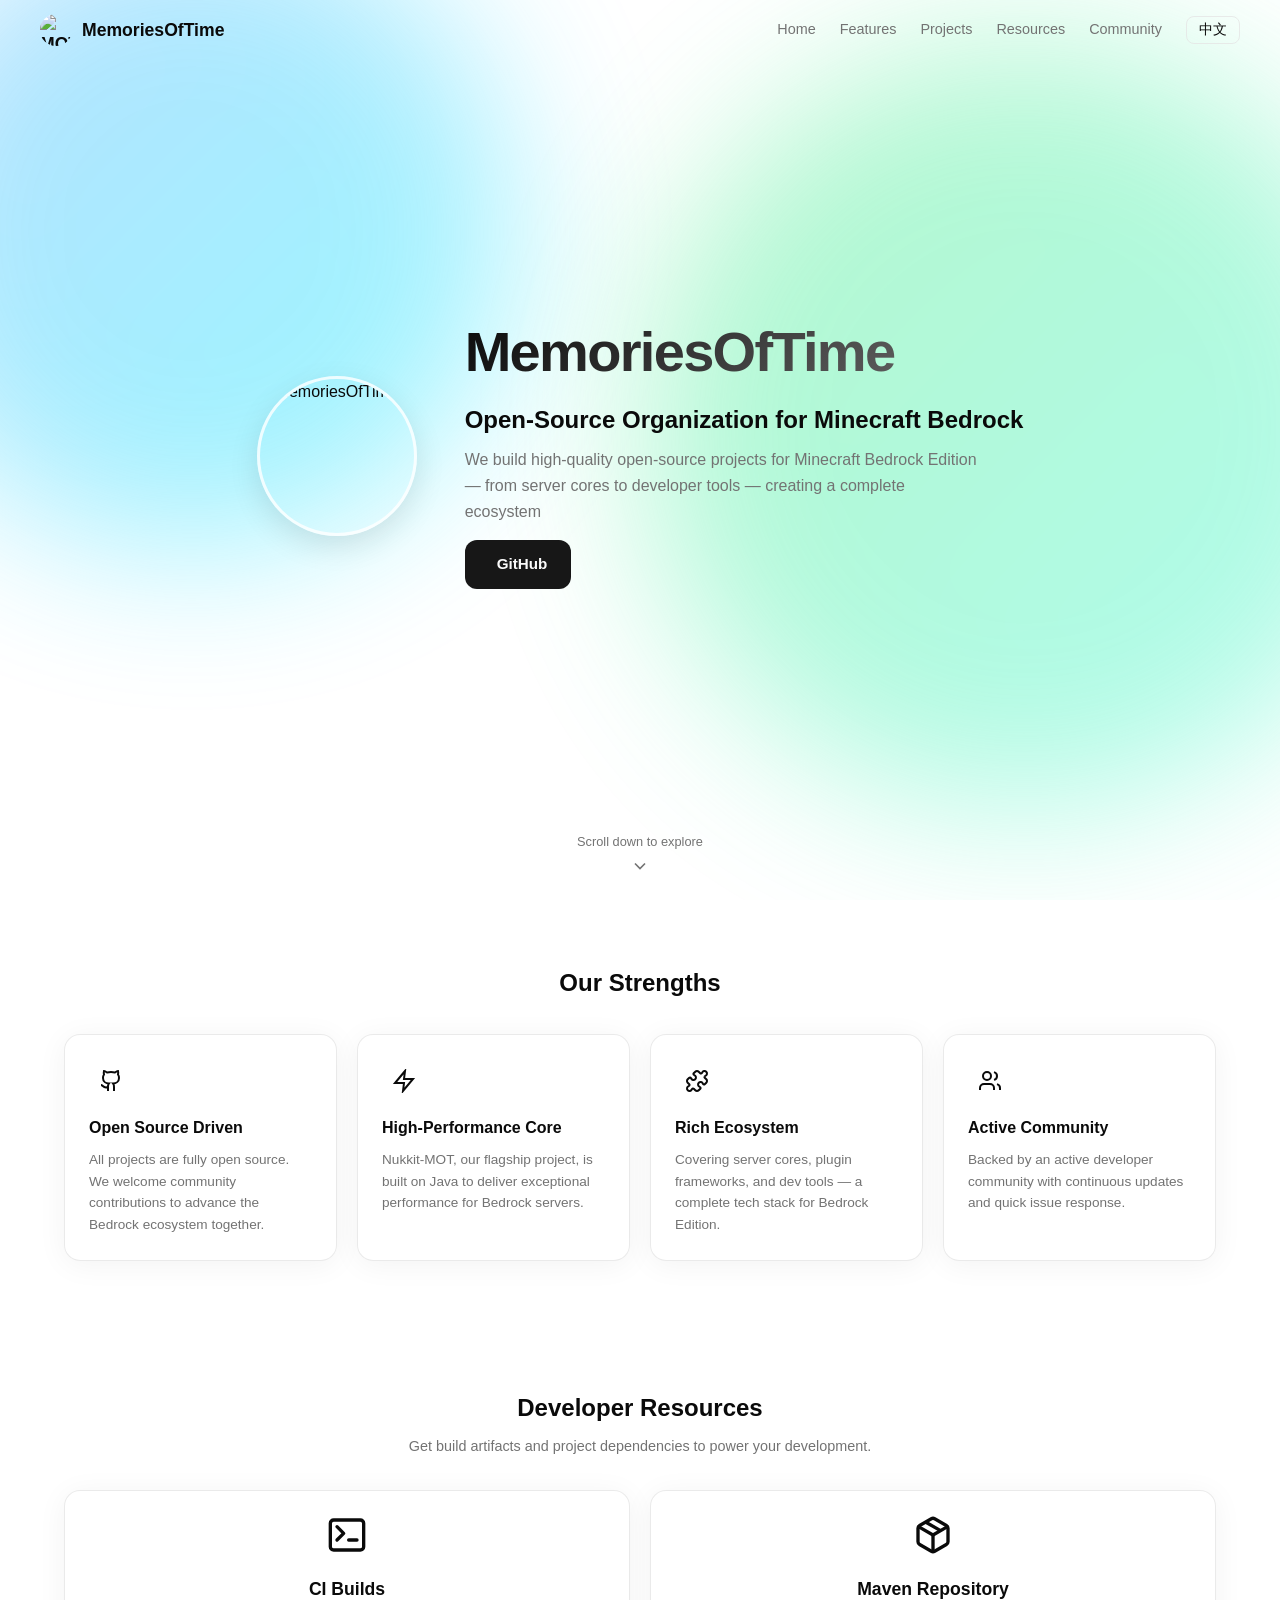
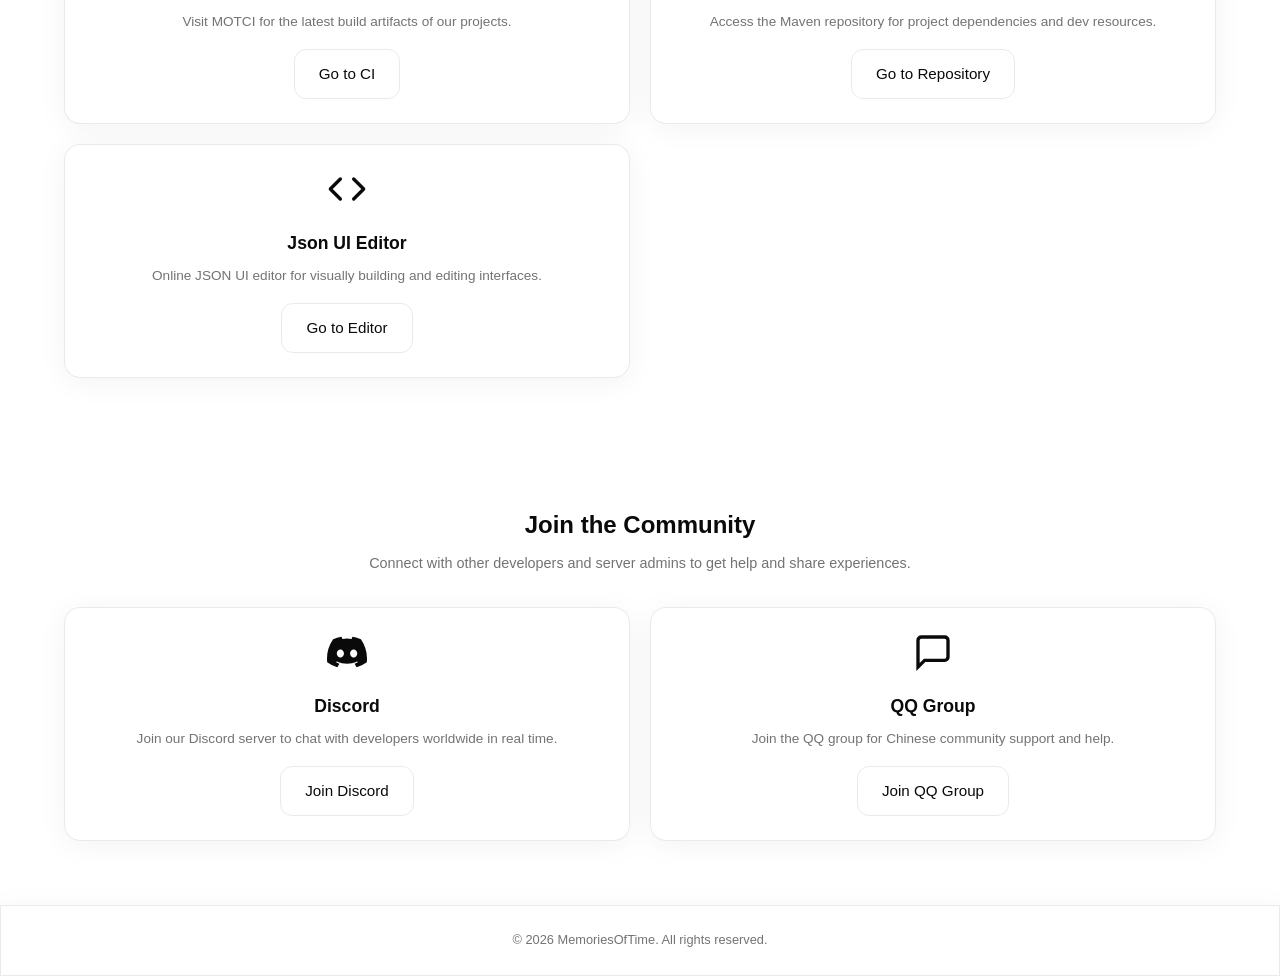
==== index.html @ c34b63d5 "feat: add Json UI Editor resource card & friend links module, optimize first-screen loading performa" ====
<!DOCTYPE html>
<html lang="zh-CN">
<head>
  <meta charset="UTF-8">
  <meta name="viewport" content="width=device-width, initial-scale=1.0">
  <title>MemoriesOfTime - 专注 Minecraft 基岩版生态的开源组织</title>
  <meta name="description" content="MemoriesOfTime 是一个专注于 Minecraft 基岩版生态的开源组织，涵盖服务端核心、开发工具与插件等多个项目。">
  <link rel="icon" href="https://avatars.githubusercontent.com/u/62042238?v=4">
  <link rel="canonical" href="https://mot.dev/">
  <meta property="og:type" content="website">
  <meta property="og:title" content="MemoriesOfTime">
  <meta property="og:description" content="专注 Minecraft 基岩版生态的开源组织">
  <meta property="og:url" content="https://mot.dev/">
  <meta property="og:image" content="https://avatars.githubusercontent.com/u/62042238?v=4">
  <meta name="twitter:card" content="summary">
  <meta name="twitter:title" content="MemoriesOfTime">
  <meta name="twitter:description" content="专注 Minecraft 基岩版生态的开源组织">
  <meta name="twitter:image" content="https://avatars.githubusercontent.com/u/62042238?v=4">
  <link rel="preconnect" href="https://api.github.com">
  <link rel="preconnect" href="https://avatars.githubusercontent.com">
  <link rel="stylesheet" href="assets/css/base.css">
  <link rel="stylesheet" href="assets/css/style.css">
</head>
<body>
  <div class="bg-decoration" aria-hidden="true">
    <div class="blob blob-1"></div>
    <div class="blob blob-2"></div>
  </div>

  <div id="nav-container"></div>
  <main id="app">
    <section class="hero" style="min-height: 100vh;">
      <div class="container">
        <div class="hero-content" style="justify-content: center;">
          <div class="skeleton skeleton-avatar"></div>
          <div style="flex:1;">
            <div class="skeleton skeleton-text" style="width:150px; height:30px;"></div>
            <div class="skeleton skeleton-text" style="width:100px; height:20px; margin-top:12px;"></div>
          </div>
        </div>
      </div>
    </section>
  </main>

  <script src="assets/js/app.js" defer></script>
  <script>
    window.va = window.va || function () { (window.vaq = window.vaq || []).push(arguments); };
  </script>
  <script defer src="/_vercel/insights/script.js"></script>
</body>
</html>
---- assets/css/base.css ----
/* ===========================
   Base — shared across pages
   =========================== */

:root {
  --background: #ffffff;
  --foreground: #0a0a0a;
  --card: rgba(255, 255, 255, 0.6);
  --primary: #171717;
  --primary-foreground: #fafafa;
  --secondary: #f5f5f5;
  --muted: #f5f5f5;
  --muted-foreground: #737373;
  --border: rgba(229, 229, 229, 0.8);
  --radius: 16px;
  --glass-blur: 16px;
  --glass-bg: rgba(255, 255, 255, 0.45);
  --glass-border: rgba(255, 255, 255, 0.6);
  --glass-shadow: 0 8px 32px rgba(0, 0, 0, 0.08);
}

@media (prefers-color-scheme: dark) {
  :root {
    --background: #0a0a0a;
    --foreground: #fafafa;
    --card: rgba(20, 20, 20, 0.6);
    --primary: #fafafa;
    --primary-foreground: #171717;
    --secondary: #262626;
    --muted: #171717;
    --muted-foreground: #a3a3a3;
    --border: rgba(38, 38, 38, 0.6);
    --glass-bg: rgba(30, 30, 30, 0.45);
    --glass-border: rgba(255, 255, 255, 0.08);
    --glass-shadow: 0 8px 32px rgba(0, 0, 0, 0.3);
  }
}

/* --- Reset --- */
* { margin: 0; padding: 0; box-sizing: border-box; }

body {
  font-family: -apple-system, BlinkMacSystemFont, 'Segoe UI', Roboto, sans-serif;
  background: var(--background);
  color: var(--foreground);
  line-height: 1.6;
  overflow-x: hidden;
}

/* --- Background Blobs --- */
.bg-decoration {
  position: fixed;
  top: 0; left: 0; width: 100%; height: 100%;
  pointer-events: none;
  z-index: -1;
  overflow: hidden;
}

.blob {
  position: absolute;
  border-radius: 50%;
  filter: blur(80px);
  opacity: 0.4;
  animation: float 20s infinite alternate;
}

@media (prefers-color-scheme: dark) {
  .blob { opacity: 0.15; }
}

@keyframes float {
  0% { transform: translate(0, 0) scale(1); }
  100% { transform: translate(50px, 50px) scale(1.1); }
}

/* --- Animations --- */
@keyframes fadeInUp {
  from { opacity: 0; transform: translateY(30px); }
  to { opacity: 1; transform: translateY(0); }
}

.anim-item {
  opacity: 0;
  animation: fadeInUp 0.6s cubic-bezier(0.16, 1, 0.3, 1) forwards;
}

/* --- Scroll Animations --- */
.scroll-anim {
  opacity: 0;
  transform: translateY(30px);
  transition: opacity 0.5s cubic-bezier(0.16, 1, 0.3, 1), transform 0.5s cubic-bezier(0.16, 1, 0.3, 1);
}

.scroll-anim.visible {
  opacity: 1;
  transform: translateY(0);
}

/* --- Reduced Motion --- */
@media (prefers-reduced-motion: reduce) {
  *, *::before, *::after {
    animation-duration: 0.01ms !important;
    animation-iteration-count: 1 !important;
    transition-duration: 0.01ms !important;
  }
  .anim-item { opacity: 1; }
  .scroll-anim { opacity: 1; transform: none; }
}

/* --- Layout --- */
.container {
  max-width: 1200px;
  margin: 0 auto;
  padding: 0 20px;
}

/* --- Glass Panel --- */
.glass-panel {
  background: var(--card);
  backdrop-filter: blur(var(--glass-blur));
  -webkit-backdrop-filter: blur(var(--glass-blur));
  border: 1px solid var(--border);
  box-shadow: 0 4px 30px rgba(0, 0, 0, 0.05);
}
---- assets/css/style.css ----
/* ===================================
   Main page styles — index.html only
   =================================== */

html { scroll-behavior: smooth; }

section[id] { scroll-margin-top: 70px; }

/* --- Blobs (main page) --- */
.blob-1 {
  top: -10%; left: -10%;
  width: 50vw; height: 50vw;
  background: linear-gradient(135deg, #4facfe 0%, #00f2fe 100%);
  animation-delay: 0s;
}

.blob-2 {
  bottom: 10%; right: -10%;
  width: 60vw; height: 60vw;
  background: linear-gradient(135deg, #43e97b 0%, #38f9d7 100%);
  animation-delay: -5s;
}

/* --- Navbar --- */
.navbar {
  position: fixed;
  top: 0; left: 0; right: 0;
  z-index: 1000;
  padding: 0 20px;
  height: 60px;
  display: flex;
  align-items: center;
  justify-content: center;
  transition: background 0.3s, border-color 0.3s, box-shadow 0.3s;
}

.navbar.scrolled {
  background: var(--glass-bg);
  backdrop-filter: blur(20px) saturate(180%);
  -webkit-backdrop-filter: blur(20px) saturate(180%);
  border-bottom: 1px solid var(--glass-border);
  box-shadow: var(--glass-shadow);
}

.navbar-inner {
  max-width: 1200px;
  width: 100%;
  display: flex;
  align-items: center;
  justify-content: space-between;
}

.navbar-brand {
  display: flex;
  align-items: center;
  gap: 10px;
  text-decoration: none;
  color: var(--foreground);
  font-weight: 700;
  font-size: 1.1rem;
}

.navbar-brand img {
  width: 32px;
  height: 32px;
  border-radius: 50%;
}

.navbar-links {
  display: flex;
  align-items: center;
  gap: 24px;
}

.navbar-links a {
  color: var(--muted-foreground);
  text-decoration: none;
  font-size: 0.9rem;
  font-weight: 500;
  transition: color 0.2s;
}

.navbar-links a:hover {
  color: var(--foreground);
}

.lang-toggle {
  padding: 4px 12px;
  border-radius: 8px;
  border: 1px solid var(--border);
  background: transparent;
  color: var(--foreground);
  font-size: 0.85rem;
  font-weight: 500;
  cursor: pointer;
  transition: all 0.2s;
}

.lang-toggle:hover {
  background: var(--glass-bg);
}

.menu-toggle {
  display: none;
  background: none;
  border: none;
  color: var(--foreground);
  cursor: pointer;
  padding: 4px;
}

.menu-toggle svg {
  width: 24px;
  height: 24px;
}

/* --- Hero --- */
.hero {
  min-height: 100vh;
  display: flex;
  align-items: center;
  justify-content: center;
  position: relative;
  padding: 60px 0 48px;
}

.hero-content {
  display: flex;
  flex-direction: column;
  align-items: center;
  gap: 24px;
  text-align: center;
  width: 100%;
}

.avatar-wrapper {
  position: relative;
  animation-delay: 0.1s;
}

.avatar {
  width: 110px;
  height: 110px;
  border-radius: 50%;
  border: 3px solid rgba(255,255,255,0.8);
  box-shadow: 0 10px 30px rgba(0,0,0,0.1);
  transition: transform 0.3s;
  display: block;
}

.avatar-wrapper:hover .avatar { transform: scale(1.05) rotate(3deg); }

.hero-info { flex: 1; width: 100%; }

.hero-name {
  font-size: 2rem;
  font-weight: 800;
  letter-spacing: -0.03em;
  margin-bottom: 4px;
  background: linear-gradient(135deg, var(--foreground), var(--muted-foreground));
  -webkit-background-clip: text;
  -webkit-text-fill-color: transparent;
}

.hero-username {
  font-size: 1rem;
  color: var(--muted-foreground);
  margin-bottom: 12px;
}

.hero-slogan {
  font-size: 1.25rem;
  font-weight: 600;
  margin-bottom: 8px;
  color: var(--foreground);
}

.hero-slogan-sub {
  font-size: 0.9rem;
  color: var(--muted-foreground);
  margin-bottom: 16px;
  line-height: 1.6;
  max-width: 520px;
}

.hero-meta {
  display: flex; flex-wrap: wrap; gap: 12px;
  justify-content: center;
  margin-bottom: 16px;
  font-size: 0.9rem;
}

.hero-meta a, .hero-meta span {
  color: var(--muted-foreground);
  text-decoration: none;
  display: inline-flex; align-items: center; gap: 6px;
  transition: color 0.2s;
}
.hero-meta a:hover { color: var(--foreground); }
.hero-meta svg { width: 14px; height: 14px; }

.hero-cta {
  display: flex;
  gap: 12px;
  justify-content: center;
  margin-bottom: 16px;
  flex-wrap: wrap;
}

/* --- CTA Buttons --- */
.btn-primary {
  display: inline-flex;
  align-items: center;
  gap: 8px;
  padding: 12px 24px;
  border-radius: 12px;
  font-size: 0.95rem;
  font-weight: 600;
  cursor: pointer;
  transition: all 0.3s;
  text-decoration: none;
  border: none;
  background: var(--primary);
  color: var(--primary-foreground);
}

.btn-primary:hover {
  transform: translateY(-2px);
  box-shadow: 0 10px 20px rgba(0,0,0,0.15);
}

.btn-secondary-outline {
  display: inline-flex;
  align-items: center;
  gap: 8px;
  padding: 12px 24px;
  border-radius: 12px;
  font-size: 0.95rem;
  font-weight: 500;
  cursor: pointer;
  transition: all 0.3s;
  text-decoration: none;
  border: 1px solid var(--border);
  background: transparent;
  color: var(--foreground);
}

.btn-secondary-outline:hover {
  background: var(--glass-bg);
  transform: translateY(-2px);
}

/* --- Language Badges --- */
.languages { display: flex; flex-wrap: wrap; gap: 8px; justify-content: center; }

.language-badge {
  padding: 4px 12px;
  border-radius: 9999px;
  border: 1px solid var(--border);
  font-size: 0.8rem;
  background: var(--card);
  backdrop-filter: blur(4px);
  transition: transform 0.2s;
  display: inline-flex;
  align-items: center;
  gap: 6px;
}
.language-badge:hover { transform: translateY(-2px); }

/* --- Scroll Indicator --- */
.scroll-indicator {
  position: absolute;
  bottom: 24px;
  left: 0;
  width: 100%;
  text-align: center;
  color: var(--muted-foreground);
  font-size: 0.8rem;
  opacity: 0;
  animation: fadeInUp 0.8s 1s forwards;
}

.scroll-content {
  display: inline-flex;
  flex-direction: column;
  align-items: center;
  gap: 4px;
  animation: bounce 2s 1.8s infinite;
}

.scroll-indicator svg { width: 20px; height: 20px; }

@keyframes bounce {
  0%, 20%, 50%, 80%, 100% { transform: translateY(0); }
  40% { transform: translateY(-8px); }
  60% { transform: translateY(-4px); }
}

/* --- Features --- */
.features { padding: 48px 0; position: relative; z-index: 1; }

.features-header {
  text-align: center;
  margin-bottom: 32px;
}

.features-title {
  font-size: 1.25rem;
  font-weight: 700;
}

.features-grid {
  display: grid;
  grid-template-columns: 1fr;
  gap: 16px;
}

.feature-card {
  padding: 24px;
  border-radius: var(--radius);
  transition: transform 0.3s, box-shadow 0.3s;
}

.feature-card:hover {
  transform: translateY(-3px);
  box-shadow: 0 10px 20px rgba(0,0,0,0.05);
}

.feature-icon {
  padding: 10px;
  border-radius: 10px;
  background: rgba(255,255,255,0.4);
  display: inline-flex;
  margin-bottom: 12px;
}

.feature-icon svg { width: 24px; height: 24px; }

.feature-title {
  font-size: 1rem;
  font-weight: 600;
  margin-bottom: 8px;
}

.feature-desc {
  font-size: 0.85rem;
  color: var(--muted-foreground);
  line-height: 1.6;
}

/* --- Stats --- */
.stats { padding: 32px 0; position: relative; z-index: 1; }
.stats-grid {
  display: grid;
  grid-template-columns: repeat(2, 1fr);
  gap: 12px;
}

.stat-card {
  padding: 16px;
  border-radius: var(--radius);
  transition: transform 0.3s, box-shadow 0.3s;
}
.stat-card:hover { transform: translateY(-3px); box-shadow: 0 10px 20px rgba(0,0,0,0.05); }

.stat-content { display: flex; flex-direction: column; align-items: flex-start; gap: 8px; }

.stat-icon {
  padding: 8px;
  border-radius: 8px;
  background: rgba(255,255,255,0.4);
}
.stat-icon svg { width: 18px; height: 18px; }

.stat-value { font-size: 1.5rem; font-weight: 700; }
.stat-label { font-size: 0.75rem; color: var(--muted-foreground); }

/* --- Repos --- */
.repos { padding: 24px 0 64px; position: relative; z-index: 1; }

.repos-header {
  display: flex;
  flex-direction: column;
  gap: 12px;
  margin-bottom: 20px;
}

.repos-title { font-size: 1.25rem; font-weight: 700; display: flex; align-items: center; gap: 8px; }
.repos-title svg { width: 18px; height: 18px; color: var(--muted-foreground); }

.controls-wrapper { display: flex; gap: 8px; width: 100%; }

.select-wrapper { position: relative; flex: 1; }

.select {
  appearance: none;
  padding: 10px 36px 10px 16px;
  border-radius: 12px;
  border: 1px solid var(--glass-border);
  background: var(--glass-bg);
  backdrop-filter: blur(20px) saturate(180%);
  -webkit-backdrop-filter: blur(20px) saturate(180%);
  box-shadow: var(--glass-shadow), inset 0 0.5px 0.5px rgba(255,255,255,0.2);
  color: var(--foreground);
  font-size: 0.9rem;
  font-weight: 500;
  cursor: pointer;
  width: 100%;
  transition: all 0.3s ease;
}

.select:hover {
  background: rgba(255, 255, 255, 0.6);
  border-color: rgba(255, 255, 255, 0.8);
  transform: translateY(-1px);
  box-shadow: var(--glass-shadow), 0 0 10px rgba(255, 255, 255, 0.2);
}

.select:focus { outline: none; border-color: var(--primary); }

.select-arrow {
  position: absolute;
  right: 12px; top: 50%;
  transform: translateY(-50%);
  width: 16px; height: 16px;
  pointer-events: none;
  color: var(--muted-foreground);
  transition: transform 0.3s;
}

/* --- Glass Button --- */
.btn {
  display: inline-flex; align-items: center; justify-content: center; gap: 8px;
  padding: 10px 16px;
  border-radius: 12px;
  font-size: 0.9rem; font-weight: 500;
  cursor: pointer;
  transition: all 0.3s;
  text-decoration: none;
  border: 1px solid var(--glass-border);
  background: var(--glass-bg);
  backdrop-filter: blur(20px) saturate(180%);
  -webkit-backdrop-filter: blur(20px) saturate(180%);
  box-shadow: var(--glass-shadow);
  color: var(--foreground);
}
.btn:hover {
  background: rgba(255, 255, 255, 0.6);
  transform: translateY(-1px);
}

.btn-icon { padding: 0; width: 42px; height: 42px; }
.btn svg { width: 16px; height: 16px; transition: transform 0.3s; }

.btn.loading svg {
  animation: spin 1s linear infinite;
}

@keyframes spin {
  from { transform: rotate(0deg); }
  to { transform: rotate(360deg); }
}

/* --- Repo Cards --- */
.repo-grid { display: grid; grid-template-columns: 1fr; gap: 16px; }

.repo-card {
  padding: 20px;
  border-radius: var(--radius);
  display: flex;
  flex-direction: column;
  transition: transform 0.3s, box-shadow 0.3s, border-color 0.3s;
}
.repo-card:hover { transform: translateY(-3px); box-shadow: 0 10px 20px rgba(0,0,0,0.05); border-color: rgba(255,255,255,0.8); }

.repo-header { display: flex; align-items: center; gap: 10px; margin-bottom: 10px; }
.repo-icon { padding: 4px; border-radius: 6px; background: rgba(255,255,255,0.3); display: flex; align-items: center; justify-content: center; }
.repo-icon svg { width: 14px; height: 14px; }

.repo-name { font-weight: 600; font-size: 0.95rem; color: var(--foreground); text-decoration: none; display: inline-flex; align-items: center; gap: 6px; word-break: break-all; }
.repo-name svg { width: 12px; height: 12px; opacity: 0.6; flex-shrink: 0; transition: opacity 0.2s; }
.repo-name:hover svg { opacity: 1; }

.repo-desc { font-size: 0.85rem; color: var(--muted-foreground); flex: 1; margin-bottom: 12px; line-height: 1.5; }
.repo-topics { display: flex; flex-wrap: wrap; gap: 6px; margin-bottom: 12px; }
.topic { padding: 3px 8px; border-radius: 9999px; background: rgba(255,255,255,0.2); font-size: 0.7rem; font-weight: 500; }

.repo-footer { display: flex; align-items: center; gap: 12px; font-size: 0.75rem; color: var(--muted-foreground); padding-top: 12px; border-top: 1px solid var(--border); margin-top: auto; }
.repo-lang { display: flex; align-items: center; gap: 4px; }
.repo-lang-dot { width: 8px; height: 8px; border-radius: 50%; }
.repo-stat { display: flex; align-items: center; gap: 4px; }
.repo-stat svg { width: 12px; height: 12px; }

.view-more-wrapper { text-align: center; margin-top: 24px; }

/* --- Community --- */
.community { padding: 48px 0; position: relative; z-index: 1; }

.community-header {
  text-align: center;
  margin-bottom: 32px;
}

.community-title {
  font-size: 1.25rem;
  font-weight: 700;
  margin-bottom: 8px;
}

.community-desc {
  color: var(--muted-foreground);
  font-size: 0.9rem;
}

.community-grid {
  display: grid;
  grid-template-columns: 1fr;
  gap: 16px;
  max-width: 700px;
  margin: 0 auto;
}

.community-card {
  padding: 24px;
  border-radius: var(--radius);
  text-align: center;
  transition: transform 0.3s, box-shadow 0.3s;
}

.community-card:hover {
  transform: translateY(-3px);
  box-shadow: 0 10px 20px rgba(0,0,0,0.05);
}

.community-icon { margin-bottom: 12px; }
.community-icon svg { width: 40px; height: 40px; }

.community-card-title {
  font-size: 1.1rem;
  font-weight: 600;
  margin-bottom: 8px;
}

.community-card-desc {
  font-size: 0.85rem;
  color: var(--muted-foreground);
  margin-bottom: 16px;
  line-height: 1.6;
}

/* --- Footer --- */
.footer { border-top: 1px solid var(--border); background: var(--card); backdrop-filter: blur(8px); padding: 24px 0; text-align: center; }
.footer-text { font-size: 0.8rem; color: var(--muted-foreground); }

/* --- Friend Links --- */
.friend-links { padding: 32px 0; position: relative; z-index: 1; }

.friend-links-header { text-align: center; margin-bottom: 24px; }

.friend-links-title { font-size: 1.25rem; font-weight: 700; display: inline-flex; align-items: center; gap: 8px; margin-bottom: 8px; }
.friend-links-title svg { width: 20px; height: 20px; }

.friend-links-desc { color: var(--muted-foreground); font-size: 0.9rem; }

.friend-links-grid { display: grid; grid-template-columns: 1fr; gap: 12px; max-width: 700px; margin: 0 auto; }

.friend-link-card {
  display: flex;
  align-items: center;
  gap: 12px;
  padding: 12px 16px;
  border-radius: var(--radius);
  text-decoration: none;
  color: var(--foreground);
  transition: transform 0.3s, box-shadow 0.3s;
}

.friend-link-card:hover {
  transform: translateY(-3px);
  box-shadow: 0 10px 20px rgba(0,0,0,0.05);
}

.friend-link-icon {
  flex-shrink: 0;
  padding: 10px;
  border-radius: 10px;
  background: rgba(255,255,255,0.4);
  display: flex;
  align-items: center;
  justify-content: center;
}

.friend-link-icon svg { width: 18px; height: 18px; }

.friend-link-info { display: flex; flex-direction: column; gap: 2px; min-width: 0; }

.friend-link-name { font-size: 0.95rem; font-weight: 600; }

.friend-link-desc { font-size: 0.8rem; color: var(--muted-foreground); white-space: nowrap; overflow: hidden; text-overflow: ellipsis; }

/* --- Skeleton --- */
.skeleton { background: linear-gradient(90deg, var(--secondary) 25%, var(--muted) 50%, var(--secondary) 75%); background-size: 200% 100%; animation: shimmer 1.5s infinite; border-radius: 8px; }
@keyframes shimmer { 0% { background-position: 200% 0; } 100% { background-position: -200% 0; } }
.skeleton-avatar { width: 110px; height: 110px; border-radius: 50%; }
.skeleton-text { height: 20px; margin-bottom: 12px; }

.error-container { min-height: 100vh; display: flex; align-items: center; justify-content: center; padding: 16px; }
.error-card { background: var(--card); backdrop-filter: blur(16px); padding: 32px; border-radius: var(--radius); text-align: center; border: 1px solid var(--border); }

/* ===========================
   Desktop (>= 768px)
   =========================== */
@media (min-width: 768px) {
  .container { padding: 0 24px; }
  .hero-content { flex-direction: row; text-align: left; gap: 48px; }
  .hero-info { width: auto; }
  .hero-slogan-sub { margin-left: 0; margin-right: auto; }
  .avatar { width: 160px; height: 160px; }
  .hero-name { font-size: 3.5rem; }
  .hero-username { font-size: 1.25rem; margin-bottom: 16px; }
  .hero-slogan { font-size: 1.5rem; }
  .hero-slogan-sub { font-size: 1rem; }
  .hero-meta { justify-content: flex-start; font-size: 1rem; margin-bottom: 24px; }
  .hero-meta svg { width: 16px; height: 16px; }
  .hero-cta { justify-content: flex-start; }
  .languages { justify-content: flex-start; }
  .features { padding: 64px 0; }
  .features-title { font-size: 1.5rem; }
  .features-grid { grid-template-columns: repeat(2, 1fr); gap: 20px; }
  .stats { padding: 48px 0; }
  .stats-grid { grid-template-columns: repeat(4, 1fr); gap: 16px; }
  .stat-card { padding: 24px; }
  .stat-content { flex-direction: row; align-items: center; }
  .stat-value { font-size: 1.8rem; }
  .stat-label { font-size: 0.875rem; }
  .repos { padding: 32px 0 96px; }
  .repos-header { flex-direction: row; align-items: center; justify-content: space-between; margin-bottom: 32px; }
  .repos-title { font-size: 1.5rem; }
  .controls-wrapper { width: auto; }
  .select-wrapper { flex: none; }
  .select { width: auto; min-width: 140px; }
  .repo-grid { grid-template-columns: repeat(2, 1fr); gap: 20px; }
  .repo-card { padding: 24px; }
  .repo-name { font-size: 1rem; }
  .community { padding: 64px 0; }
  .community-title { font-size: 1.5rem; }
  .community-grid { grid-template-columns: repeat(2, 1fr); max-width: 100%; gap: 20px; }
  .friend-links { padding: 40px 0; }
  .friend-links-title { font-size: 1.5rem; }
  .friend-links-grid { grid-template-columns: repeat(2, 1fr); max-width: 100%; gap: 16px; }
}

@media (min-width: 1024px) {
  .features-grid { grid-template-columns: repeat(4, 1fr); }
  .repo-grid { grid-template-columns: repeat(3, 1fr); }
  .friend-links-grid { grid-template-columns: repeat(3, 1fr); }
}

/* ===========================
   Mobile Navbar (<= 767px)
   =========================== */
@media (max-width: 767px) {
  .navbar-links {
    display: none;
    position: absolute;
    top: 60px;
    left: 0; right: 0;
    flex-direction: column;
    padding: 16px 20px;
    gap: 12px;
    background: rgba(255, 255, 255, 0.85);
    backdrop-filter: blur(24px) saturate(180%);
    -webkit-backdrop-filter: blur(24px) saturate(180%);
    border-bottom: 1px solid var(--glass-border);
  }

  .navbar-links.open {
    display: flex;
  }

  .menu-toggle {
    display: block;
  }
}

/* ===========================
   Dark Mode Overrides
   =========================== */
@media (prefers-color-scheme: dark) {
  .select:hover {
    background: rgba(255,255,255,0.1);
    border-color: rgba(255,255,255,0.2);
    box-shadow: var(--glass-shadow), 0 0 10px rgba(255,255,255,0.05);
  }

  .btn:hover {
    background: rgba(255,255,255,0.1);
  }

  .topic {
    border: 1px solid rgba(255,255,255,0.1);
    background: rgba(255,255,255,0.05);
  }

  .repo-icon,
  .stat-icon,
  .feature-icon,
  .friend-link-icon {
    background: rgba(255,255,255,0.08);
  }

  .repo-card:hover {
    border-color: rgba(255,255,255,0.15);
  }

  @media (max-width: 767px) {
    .navbar-links {
      background: rgba(20, 20, 20, 0.88);
    }
  }
}
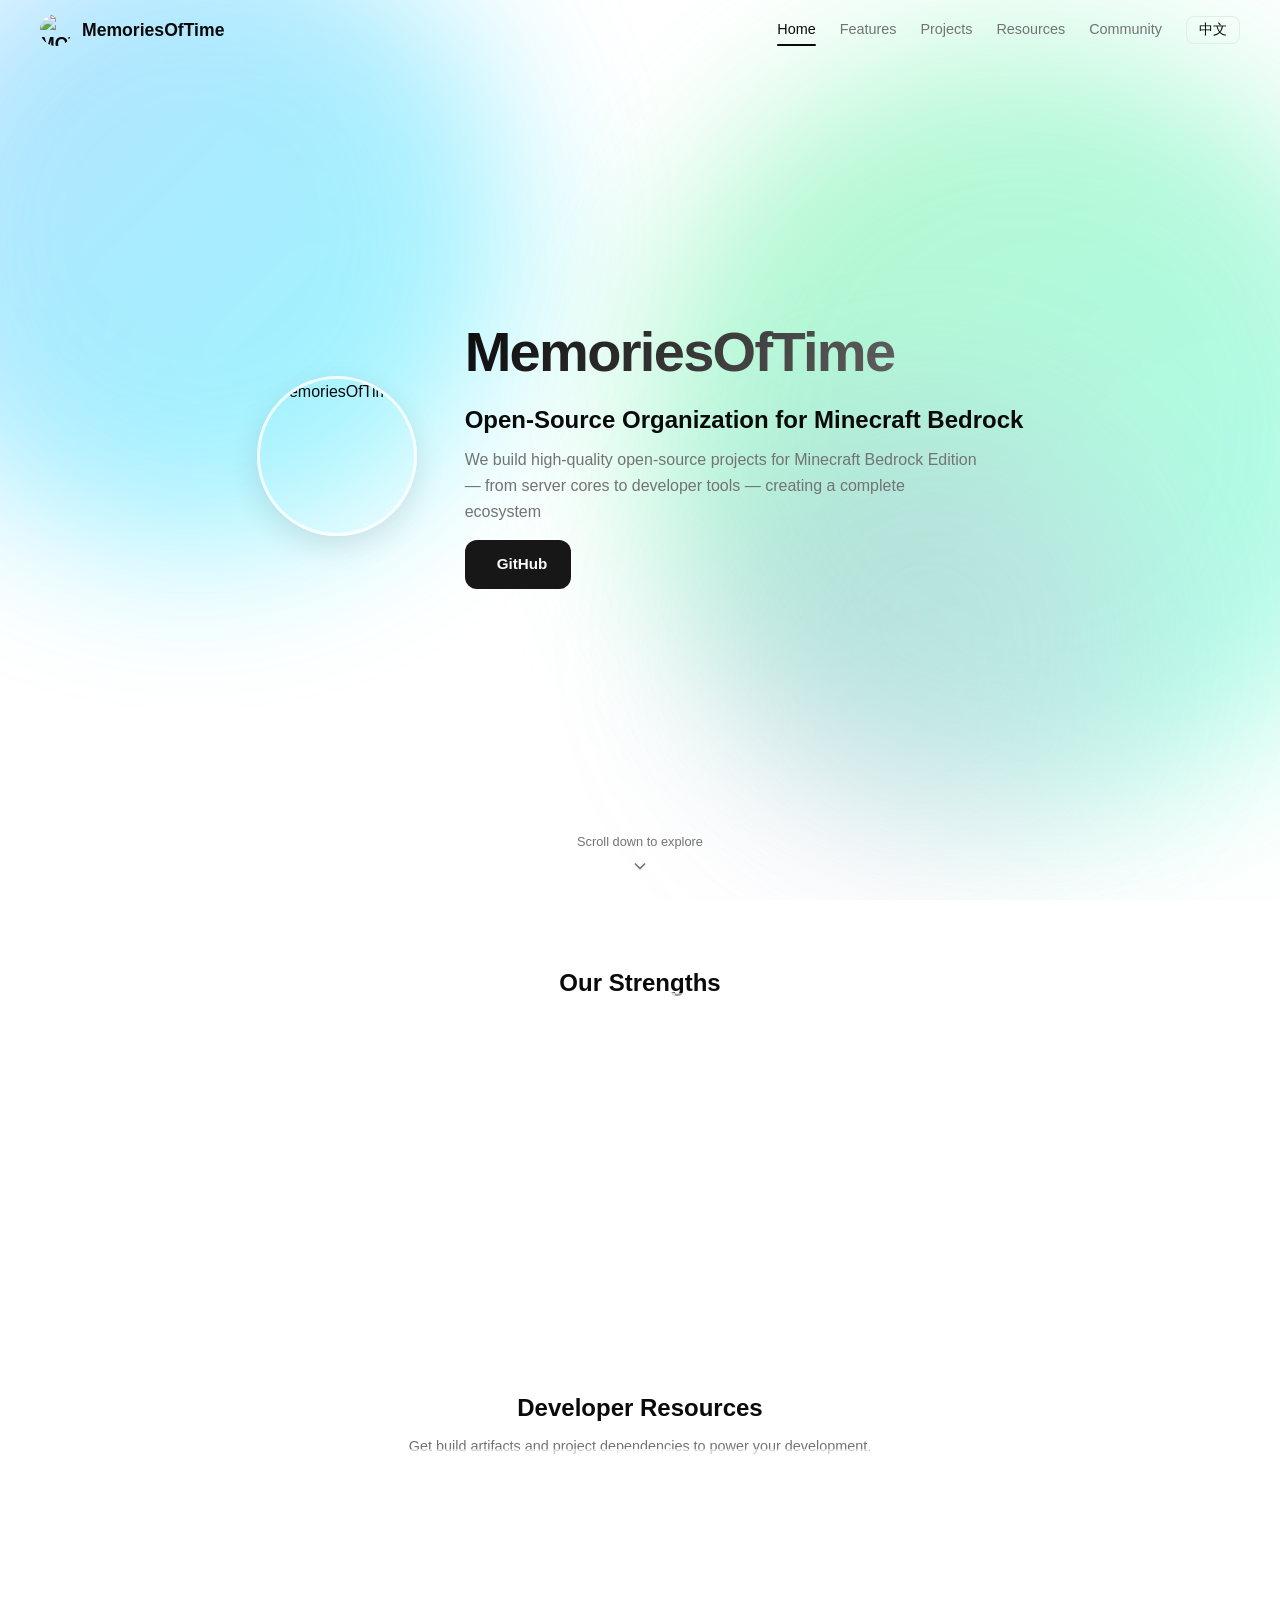
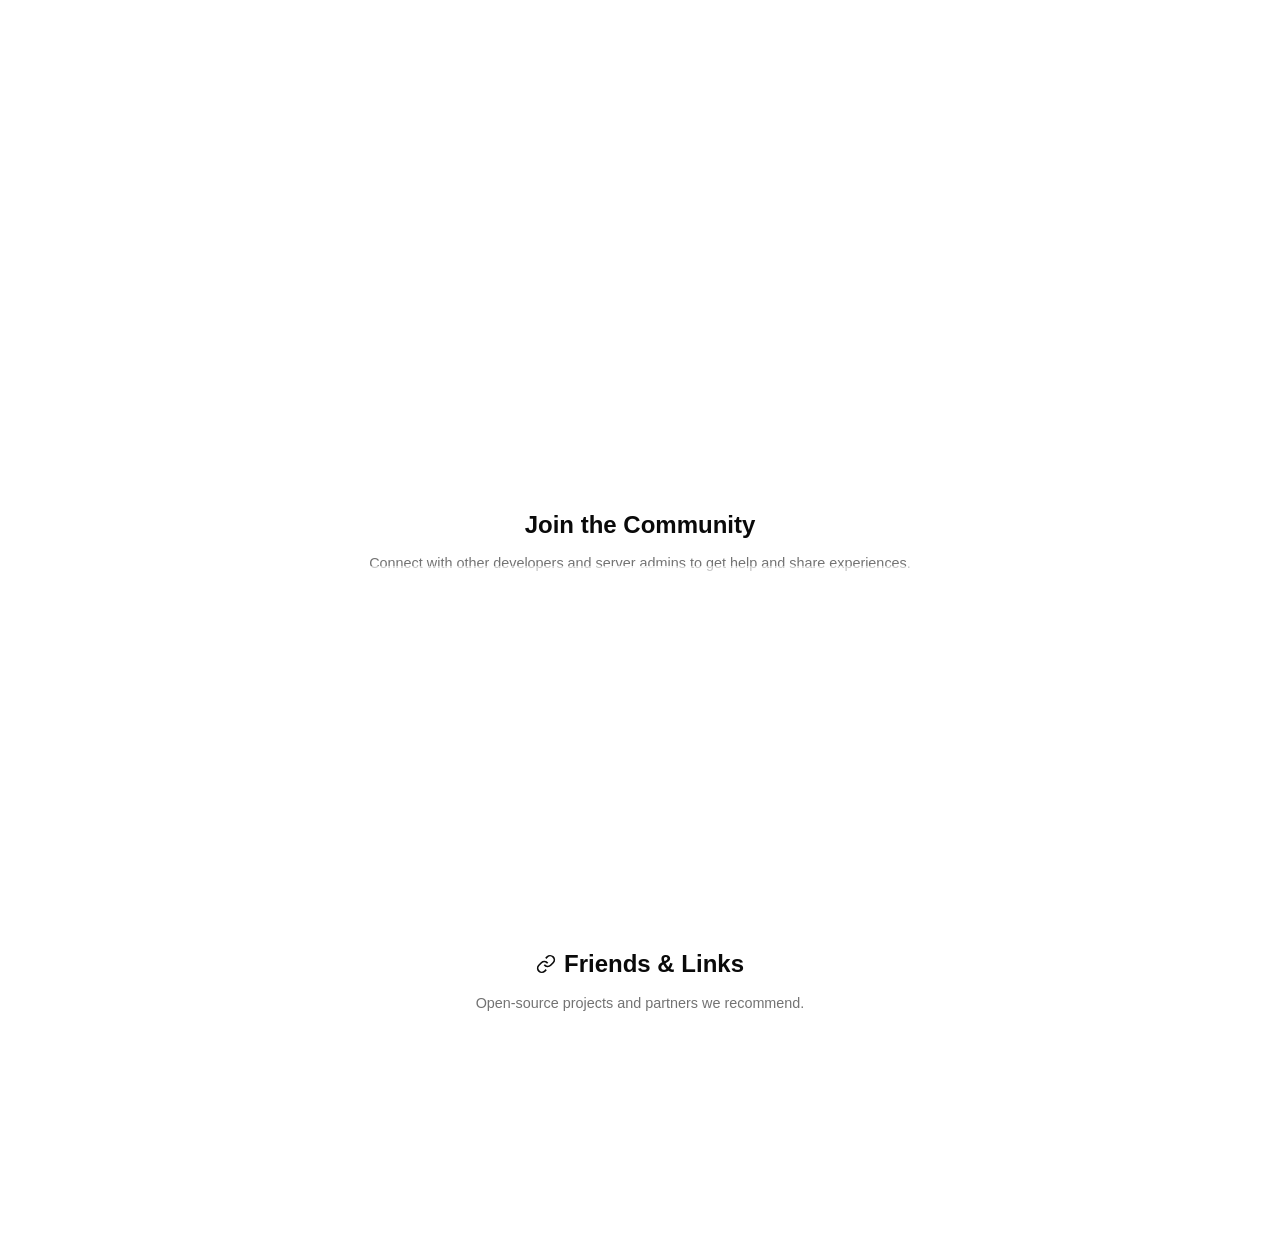
==== commit 42bdbe1d: "feat: add stat count-up, nav scroll spy, hero gradient flow & hover micro-interactions" ====
--- a/index.html
+++ b/index.html
@@ -25,6 +25,7 @@
   <div class="bg-decoration" aria-hidden="true">
     <div class="blob blob-1"></div>
     <div class="blob blob-2"></div>
+    <div class="blob blob-3"></div>
   </div>
 
   <div id="nav-container"></div>
--- a/assets/css/base.css
+++ b/assets/css/base.css
@@ -70,6 +70,8 @@
 
 @keyframes float {
   0% { transform: translate(0, 0) scale(1); }
+  33% { transform: translate(30px, -25px) scale(1.05); }
+  66% { transform: translate(-20px, 30px) scale(0.97); }
   100% { transform: translate(50px, 50px) scale(1.1); }
 }
 
--- a/assets/css/style.css
+++ b/assets/css/style.css
@@ -19,6 +19,19 @@
   width: 60vw; height: 60vw;
   background: linear-gradient(135deg, #43e97b 0%, #38f9d7 100%);
   animation-delay: -5s;
+}
+
+.blob-3 {
+  top: 45%; left: 55%;
+  width: 35vw; height: 35vw;
+  background: linear-gradient(135deg, #a18cd1 0%, #fbc2eb 100%);
+  opacity: 0.25;
+  animation-delay: -12s;
+  animation-duration: 26s;
+}
+
+@media (prefers-color-scheme: dark) {
+  .blob-3 { opacity: 0.1; }
 }
 
 /* --- Navbar --- */
@@ -77,11 +90,33 @@
   text-decoration: none;
   font-size: 0.9rem;
   font-weight: 500;
+  position: relative;
   transition: color 0.2s;
 }
 
+.navbar-links a::after {
+  content: '';
+  position: absolute;
+  left: 0; bottom: -4px;
+  width: 100%; height: 2px;
+  border-radius: 1px;
+  background: var(--foreground);
+  transform: scaleX(0);
+  transform-origin: left;
+  transition: transform 0.25s cubic-bezier(0.16, 1, 0.3, 1);
+}
+
 .navbar-links a:hover {
   color: var(--foreground);
+}
+
+.navbar-links a.active {
+  color: var(--foreground);
+}
+
+.navbar-links a:hover::after,
+.navbar-links a.active::after {
+  transform: scaleX(1);
 }
 
 .lang-toggle {
@@ -157,9 +192,21 @@
   font-weight: 800;
   letter-spacing: -0.03em;
   margin-bottom: 4px;
-  background: linear-gradient(135deg, var(--foreground), var(--muted-foreground));
+  background: linear-gradient(120deg, var(--foreground) 0%, var(--muted-foreground) 50%, var(--foreground) 100%);
+  background-size: 200% auto;
   -webkit-background-clip: text;
   -webkit-text-fill-color: transparent;
+}
+
+/* 与 .anim-item 的 fadeInUp 合并声明，避免 animation 属性互相覆盖 */
+.hero-name.anim-item {
+  animation: fadeInUp 0.6s cubic-bezier(0.16, 1, 0.3, 1) forwards,
+             gradientFlow 8s ease-in-out 1s infinite;
+}
+
+@keyframes gradientFlow {
+  0%, 100% { background-position: 0% center; }
+  50% { background-position: 100% center; }
 }
 
 .hero-username {
@@ -278,6 +325,13 @@
   font-size: 0.8rem;
   opacity: 0;
   animation: fadeInUp 0.8s 1s forwards;
+  transition: opacity 0.4s;
+}
+
+/* 滚动后隐藏提示；!important 用于覆盖 fadeInUp forwards 保留的 opacity */
+.scroll-indicator.hidden {
+  opacity: 0 !important;
+  pointer-events: none;
 }
 
 .scroll-content {
@@ -334,7 +388,9 @@
   margin-bottom: 12px;
 }
 
-.feature-icon svg { width: 24px; height: 24px; }
+.feature-icon svg { width: 24px; height: 24px; transition: transform 0.3s cubic-bezier(0.34, 1.56, 0.64, 1); }
+
+.feature-card:hover .feature-icon svg { transform: scale(1.15) rotate(-8deg); }
 
 .feature-title {
   font-size: 1rem;
@@ -370,7 +426,8 @@
   border-radius: 8px;
   background: rgba(255,255,255,0.4);
 }
-.stat-icon svg { width: 18px; height: 18px; }
+.stat-icon svg { width: 18px; height: 18px; transition: transform 0.3s cubic-bezier(0.34, 1.56, 0.64, 1); }
+.stat-card:hover .stat-icon svg { transform: scale(1.2); }
 
 .stat-value { font-size: 1.5rem; font-weight: 700; }
 .stat-label { font-size: 0.75rem; color: var(--muted-foreground); }
@@ -478,8 +535,9 @@
 .repo-icon svg { width: 14px; height: 14px; }
 
 .repo-name { font-weight: 600; font-size: 0.95rem; color: var(--foreground); text-decoration: none; display: inline-flex; align-items: center; gap: 6px; word-break: break-all; }
-.repo-name svg { width: 12px; height: 12px; opacity: 0.6; flex-shrink: 0; transition: opacity 0.2s; }
+.repo-name svg { width: 12px; height: 12px; opacity: 0.6; flex-shrink: 0; transition: opacity 0.2s, transform 0.2s; }
 .repo-name:hover svg { opacity: 1; }
+.repo-card:hover .repo-name svg { opacity: 1; transform: translate(2px, -2px); }
 
 .repo-desc { font-size: 0.85rem; color: var(--muted-foreground); flex: 1; margin-bottom: 12px; line-height: 1.5; }
 .repo-topics { display: flex; flex-wrap: wrap; gap: 6px; margin-bottom: 12px; }
@@ -533,7 +591,8 @@
 }
 
 .community-icon { margin-bottom: 12px; }
-.community-icon svg { width: 40px; height: 40px; }
+.community-icon svg { width: 40px; height: 40px; transition: transform 0.3s cubic-bezier(0.34, 1.56, 0.64, 1); }
+.community-card:hover .community-icon svg { transform: scale(1.1) translateY(-3px); }
 
 .community-card-title {
   font-size: 1.1rem;
@@ -590,7 +649,12 @@
   justify-content: center;
 }
 
-.friend-link-icon svg { width: 18px; height: 18px; }
+.friend-link-icon svg { width: 18px; height: 18px; transition: transform 0.3s cubic-bezier(0.34, 1.56, 0.64, 1); }
+
+.friend-link-logo { width: 38px; height: 38px; border-radius: 8px; object-fit: cover; transition: transform 0.3s cubic-bezier(0.34, 1.56, 0.64, 1); }
+
+.friend-link-card:hover .friend-link-icon svg,
+.friend-link-card:hover .friend-link-logo { transform: scale(1.1); }
 
 .friend-link-info { display: flex; flex-direction: column; gap: 2px; min-width: 0; }
 
@@ -659,6 +723,11 @@
 /* ===========================
    Mobile Navbar (<= 767px)
    =========================== */
+@keyframes navDrop {
+  from { opacity: 0; transform: translateY(-8px); }
+  to { opacity: 1; transform: translateY(0); }
+}
+
 @media (max-width: 767px) {
   .navbar-links {
     display: none;
@@ -676,7 +745,10 @@
 
   .navbar-links.open {
     display: flex;
-  }
+    animation: navDrop 0.25s cubic-bezier(0.16, 1, 0.3, 1);
+  }
+
+  .navbar-links a::after { display: none; }
 
   .menu-toggle {
     display: block;
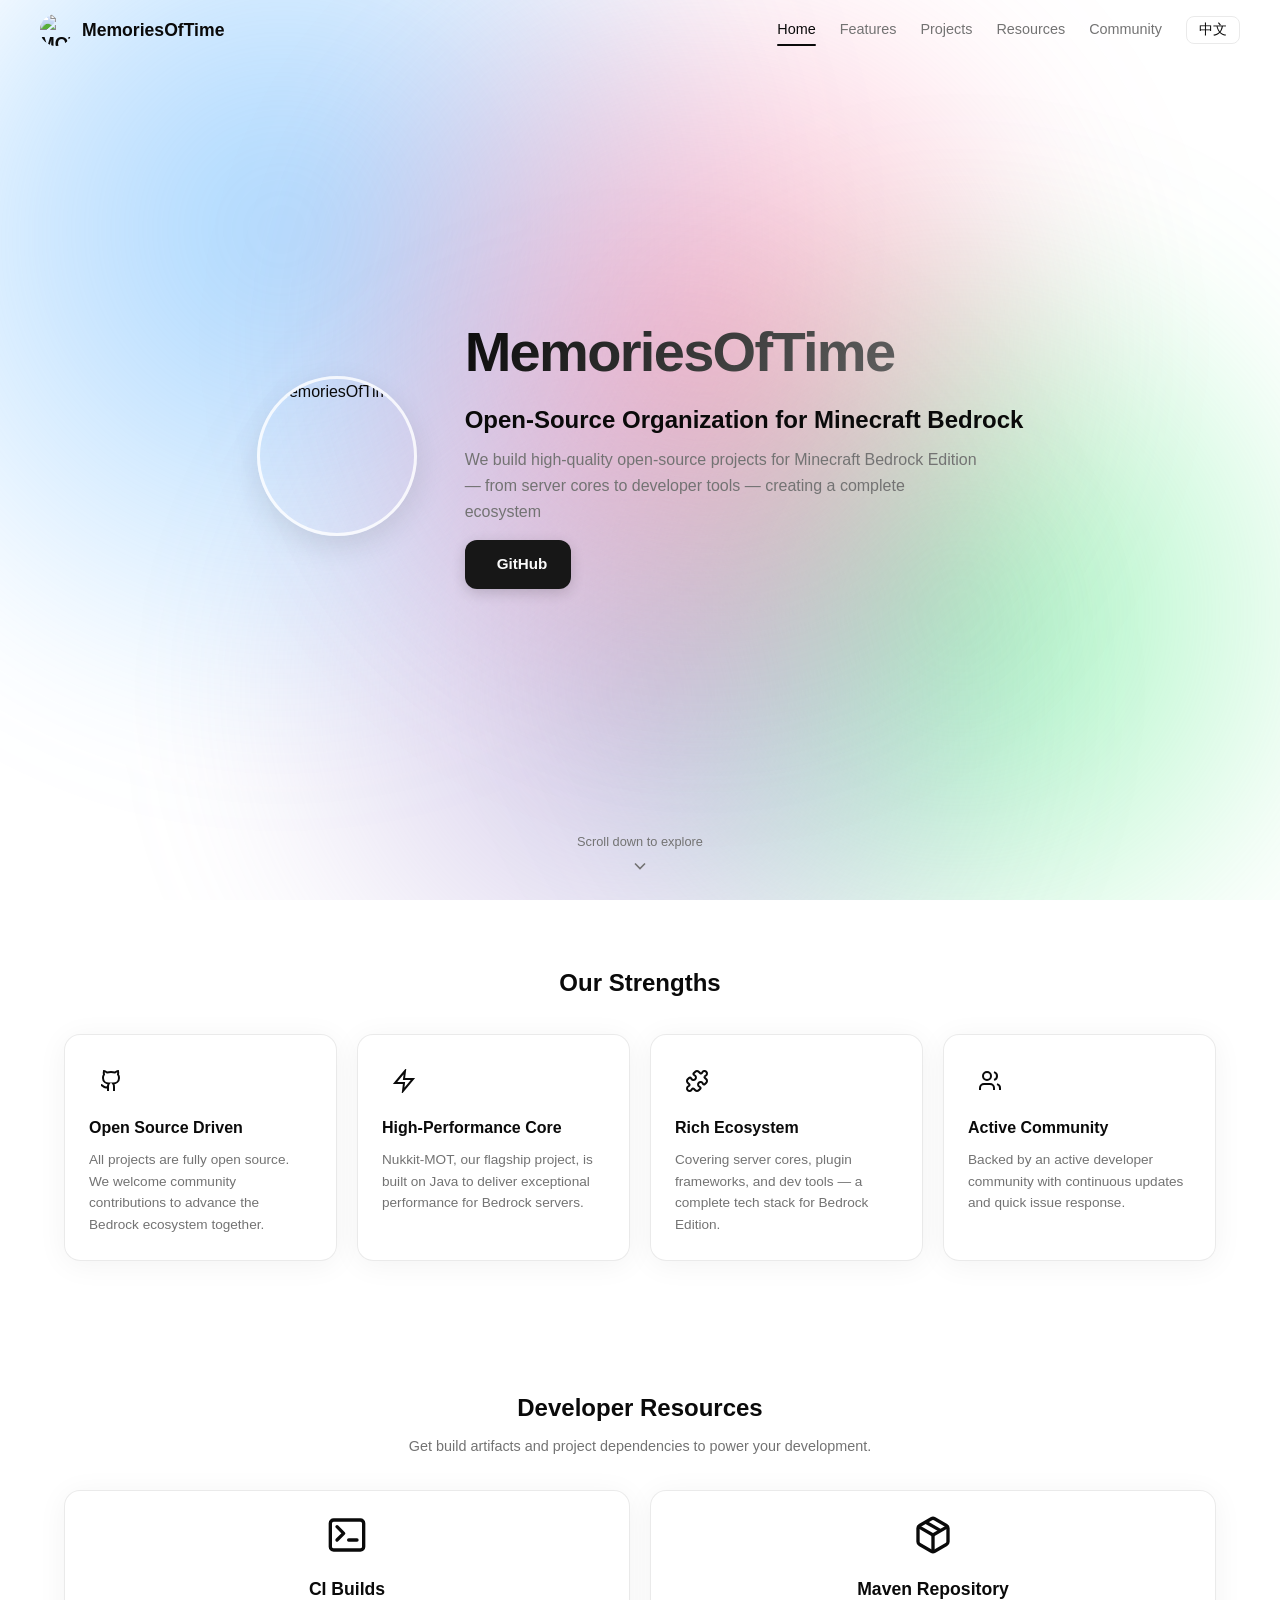
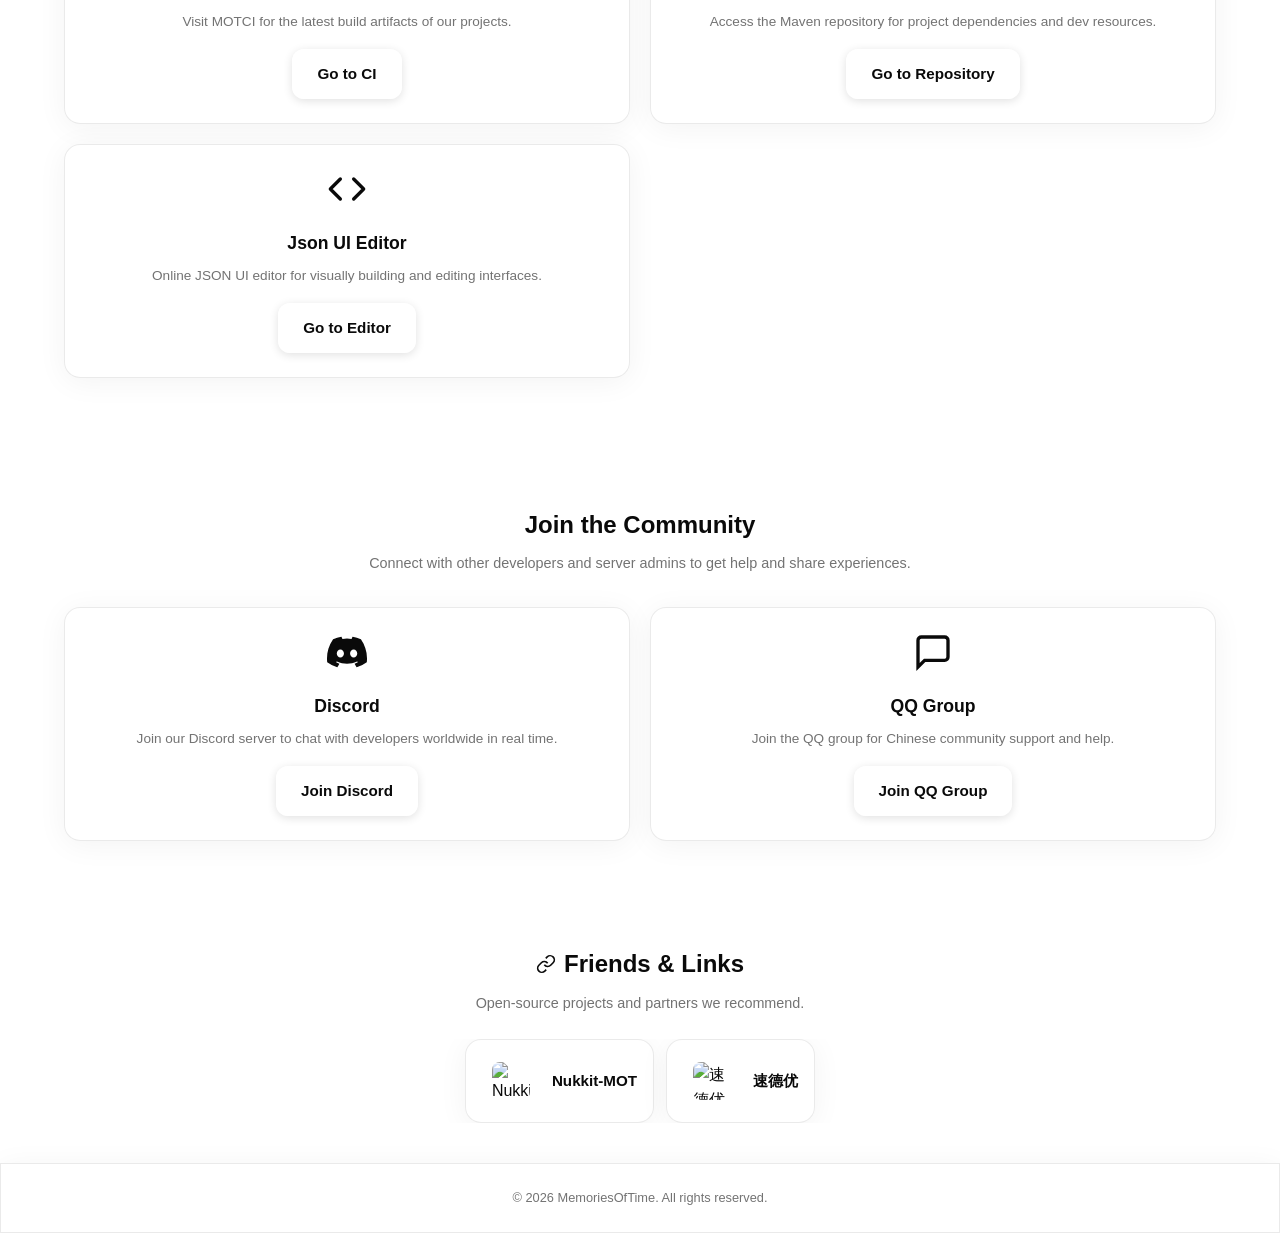
==== commit 9dd9371e: "feat: replace blobs with aurora bands, add scroll progress bar & friend-links marquee" ====
--- a/index.html
+++ b/index.html
@@ -23,9 +23,10 @@
 </head>
 <body>
   <div class="bg-decoration" aria-hidden="true">
-    <div class="blob blob-1"></div>
-    <div class="blob blob-2"></div>
-    <div class="blob blob-3"></div>
+    <div class="aurora-band ab-1"></div>
+    <div class="aurora-band ab-2"></div>
+    <div class="aurora-band ab-3"></div>
+    <div class="aurora-band ab-4"></div>
   </div>
 
   <div id="nav-container"></div>
--- a/assets/css/base.css
+++ b/assets/css/base.css
@@ -90,12 +90,21 @@
 .scroll-anim {
   opacity: 0;
   transform: translateY(30px);
-  transition: opacity 0.5s cubic-bezier(0.16, 1, 0.3, 1), transform 0.5s cubic-bezier(0.16, 1, 0.3, 1);
+  transition: opacity 0.5s cubic-bezier(0.16, 1, 0.3, 1),
+              transform 0.5s cubic-bezier(0.16, 1, 0.3, 1),
+              filter 0.5s cubic-bezier(0.16, 1, 0.3, 1);
 }
+
+/* 入场变体：覆盖初始 transform / filter，.visible 统一归位 */
+.scroll-anim.scale { transform: scale(0.94); }
+.scroll-anim.left  { transform: translateX(-30px); }
+.scroll-anim.right { transform: translateX(30px); }
+.scroll-anim.blur  { transform: none; filter: blur(10px); }
 
 .scroll-anim.visible {
   opacity: 1;
-  transform: translateY(0);
+  transform: none;
+  filter: none;
 }
 
 /* --- Reduced Motion --- */
@@ -106,7 +115,7 @@
     transition-duration: 0.01ms !important;
   }
   .anim-item { opacity: 1; }
-  .scroll-anim { opacity: 1; transform: none; }
+  .scroll-anim { opacity: 1; transform: none; filter: none; }
 }
 
 /* --- Layout --- */
--- a/assets/css/style.css
+++ b/assets/css/style.css
@@ -6,32 +6,55 @@
 
 section[id] { scroll-margin-top: 70px; }
 
-/* --- Blobs (main page) --- */
-.blob-1 {
-  top: -10%; left: -10%;
-  width: 50vw; height: 50vw;
-  background: linear-gradient(135deg, #4facfe 0%, #00f2fe 100%);
-  animation-delay: 0s;
-}
-
-.blob-2 {
-  bottom: 10%; right: -10%;
-  width: 60vw; height: 60vw;
-  background: linear-gradient(135deg, #43e97b 0%, #38f9d7 100%);
-  animation-delay: -5s;
-}
-
-.blob-3 {
-  top: 45%; left: 55%;
-  width: 35vw; height: 35vw;
-  background: linear-gradient(135deg, #a18cd1 0%, #fbc2eb 100%);
-  opacity: 0.25;
-  animation-delay: -12s;
-  animation-duration: 26s;
-}
-
+/* --- Aurora bands (main page background) --- */
+.aurora-band {
+  position: absolute;
+  width: 80vw; height: 80vw;
+  border-radius: 50%;
+  filter: blur(70px);
+  opacity: 0.5;
+}
+
+.ab-1 {
+  top: -20%; left: -10%;
+  background: radial-gradient(circle at 40% 40%, #4facfe, transparent 60%);
+  animation: drift1 18s ease-in-out infinite;
+}
+
+.ab-2 {
+  bottom: -25%; right: -15%;
+  background: radial-gradient(circle at 50% 50%, #43e97b, transparent 60%);
+  animation: drift2 22s ease-in-out infinite;
+}
+
+.ab-3 {
+  top: 20%; right: 10%;
+  background: radial-gradient(circle at 50% 50%, #a18cd1, transparent 60%);
+  animation: drift3 26s ease-in-out infinite;
+}
+
+.ab-4 {
+  bottom: 5%; left: 15%;
+  background: radial-gradient(circle at 50% 50%, #fa709a, transparent 60%);
+  animation: drift1 30s ease-in-out infinite reverse;
+}
+
+@keyframes drift1 {
+  0%, 100% { transform: translate(0, 0) scale(1); }
+  50%      { transform: translate(8vw, 6vh) scale(1.15); }
+}
+@keyframes drift2 {
+  0%, 100% { transform: translate(0, 0) scale(1.1); }
+  50%      { transform: translate(-7vw, -5vh) scale(0.95); }
+}
+@keyframes drift3 {
+  0%, 100% { transform: translate(0, 0) scale(0.95); }
+  50%      { transform: translate(-5vw, 8vh) scale(1.2); }
+}
+
+/* 暗色模式：screen 混合让光带交叠更通透，呈现极光质感 */
 @media (prefers-color-scheme: dark) {
-  .blob-3 { opacity: 0.1; }
+  .aurora-band { mix-blend-mode: screen; }
 }
 
 /* --- Navbar --- */
@@ -147,6 +170,20 @@
 .menu-toggle svg {
   width: 24px;
   height: 24px;
+}
+
+/* --- Scroll Progress --- */
+.scroll-progress {
+  position: fixed;
+  top: 60px;
+  left: 0;
+  height: 2px;
+  width: 100%;
+  transform: scaleX(0);
+  transform-origin: left;
+  background: linear-gradient(90deg, #4facfe, #a18cd1, #fa709a);
+  z-index: 1001;
+  pointer-events: none;
 }
 
 /* --- Hero --- */
@@ -269,11 +306,12 @@
   border: none;
   background: var(--primary);
   color: var(--primary-foreground);
+  box-shadow: 0 4px 14px rgba(0,0,0,0.16);
 }
 
 .btn-primary:hover {
   transform: translateY(-2px);
-  box-shadow: 0 10px 20px rgba(0,0,0,0.15);
+  box-shadow: 0 10px 24px rgba(0,0,0,0.22);
 }
 
 .btn-secondary-outline {
@@ -283,18 +321,21 @@
   padding: 12px 24px;
   border-radius: 12px;
   font-size: 0.95rem;
-  font-weight: 500;
+  font-weight: 600;
   cursor: pointer;
   transition: all 0.3s;
   text-decoration: none;
-  border: 1px solid var(--border);
-  background: transparent;
+  border: 1px solid var(--glass-border);
+  background: var(--glass-bg);
+  backdrop-filter: blur(12px) saturate(160%);
+  -webkit-backdrop-filter: blur(12px) saturate(160%);
+  box-shadow: 0 2px 10px rgba(0,0,0,0.12), inset 0 0.5px 0.5px rgba(255,255,255,0.45);
   color: var(--foreground);
 }
 
 .btn-secondary-outline:hover {
-  background: var(--glass-bg);
   transform: translateY(-2px);
+  box-shadow: 0 8px 22px rgba(0,0,0,0.16), inset 0 0.5px 0.5px rgba(255,255,255,0.55);
 }
 
 /* --- Language Badges --- */
@@ -490,7 +531,7 @@
   display: inline-flex; align-items: center; justify-content: center; gap: 8px;
   padding: 10px 16px;
   border-radius: 12px;
-  font-size: 0.9rem; font-weight: 500;
+  font-size: 0.9rem; font-weight: 600;
   cursor: pointer;
   transition: all 0.3s;
   text-decoration: none;
@@ -498,12 +539,13 @@
   background: var(--glass-bg);
   backdrop-filter: blur(20px) saturate(180%);
   -webkit-backdrop-filter: blur(20px) saturate(180%);
-  box-shadow: var(--glass-shadow);
+  box-shadow: 0 2px 10px rgba(0,0,0,0.12), inset 0 0.5px 0.5px rgba(255,255,255,0.4);
   color: var(--foreground);
 }
 .btn:hover {
   background: rgba(255, 255, 255, 0.6);
   transform: translateY(-1px);
+  box-shadow: 0 8px 20px rgba(0,0,0,0.16), inset 0 0.5px 0.5px rgba(255,255,255,0.5);
 }
 
 .btn-icon { padding: 0; width: 42px; height: 42px; }
@@ -621,7 +663,36 @@
 
 .friend-links-desc { color: var(--muted-foreground); font-size: 0.9rem; }
 
-.friend-links-grid { display: grid; grid-template-columns: 1fr; gap: 12px; max-width: 700px; margin: 0 auto; }
+.friend-links-grid { display: flex; gap: 12px; justify-content: center; flex-wrap: nowrap; flex-shrink: 0; }
+
+/* 克隆副本默认隐藏，仅在滚动模式下显示以实现无缝衔接 */
+.friend-links-grid--clone { display: none; }
+
+.friend-links-track {
+  position: relative;
+  display: flex;
+  flex-wrap: nowrap;
+  justify-content: center;
+  overflow: hidden;
+  -webkit-mask-image: linear-gradient(90deg, transparent, #000 6%, #000 94%, transparent);
+  mask-image: linear-gradient(90deg, transparent, #000 6%, #000 94%, transparent);
+}
+
+/* 链接过多时启用横向无缝滚动，鼠标悬停暂停 */
+.friend-links-track.is-scroll { justify-content: flex-start; }
+.friend-links-track.is-scroll .friend-links-grid {
+  justify-content: flex-start;
+  padding-right: 12px;
+  animation: friendLinksMarquee 30s linear infinite;
+}
+.friend-links-track.is-scroll .friend-links-grid--clone { display: flex; padding-right: 12px; }
+.friend-links-track.is-scroll:hover .friend-links-grid {
+  animation-play-state: paused;
+}
+@keyframes friendLinksMarquee {
+  from { transform: translateX(0); }
+  to { transform: translateX(-100%); }
+}
 
 .friend-link-card {
   display: flex;
@@ -632,6 +703,7 @@
   text-decoration: none;
   color: var(--foreground);
   transition: transform 0.3s, box-shadow 0.3s;
+  flex-shrink: 0;
 }
 
 .friend-link-card:hover {
@@ -656,7 +728,7 @@
 .friend-link-card:hover .friend-link-icon svg,
 .friend-link-card:hover .friend-link-logo { transform: scale(1.1); }
 
-.friend-link-info { display: flex; flex-direction: column; gap: 2px; min-width: 0; }
+.friend-link-info { display: flex; flex-direction: column; gap: 2px; min-width: 0; max-width: 180px; }
 
 .friend-link-name { font-size: 0.95rem; font-weight: 600; }
 
@@ -711,13 +783,11 @@
   .community-grid { grid-template-columns: repeat(2, 1fr); max-width: 100%; gap: 20px; }
   .friend-links { padding: 40px 0; }
   .friend-links-title { font-size: 1.5rem; }
-  .friend-links-grid { grid-template-columns: repeat(2, 1fr); max-width: 100%; gap: 16px; }
 }
 
 @media (min-width: 1024px) {
   .features-grid { grid-template-columns: repeat(4, 1fr); }
   .repo-grid { grid-template-columns: repeat(3, 1fr); }
-  .friend-links-grid { grid-template-columns: repeat(3, 1fr); }
 }
 
 /* ===========================
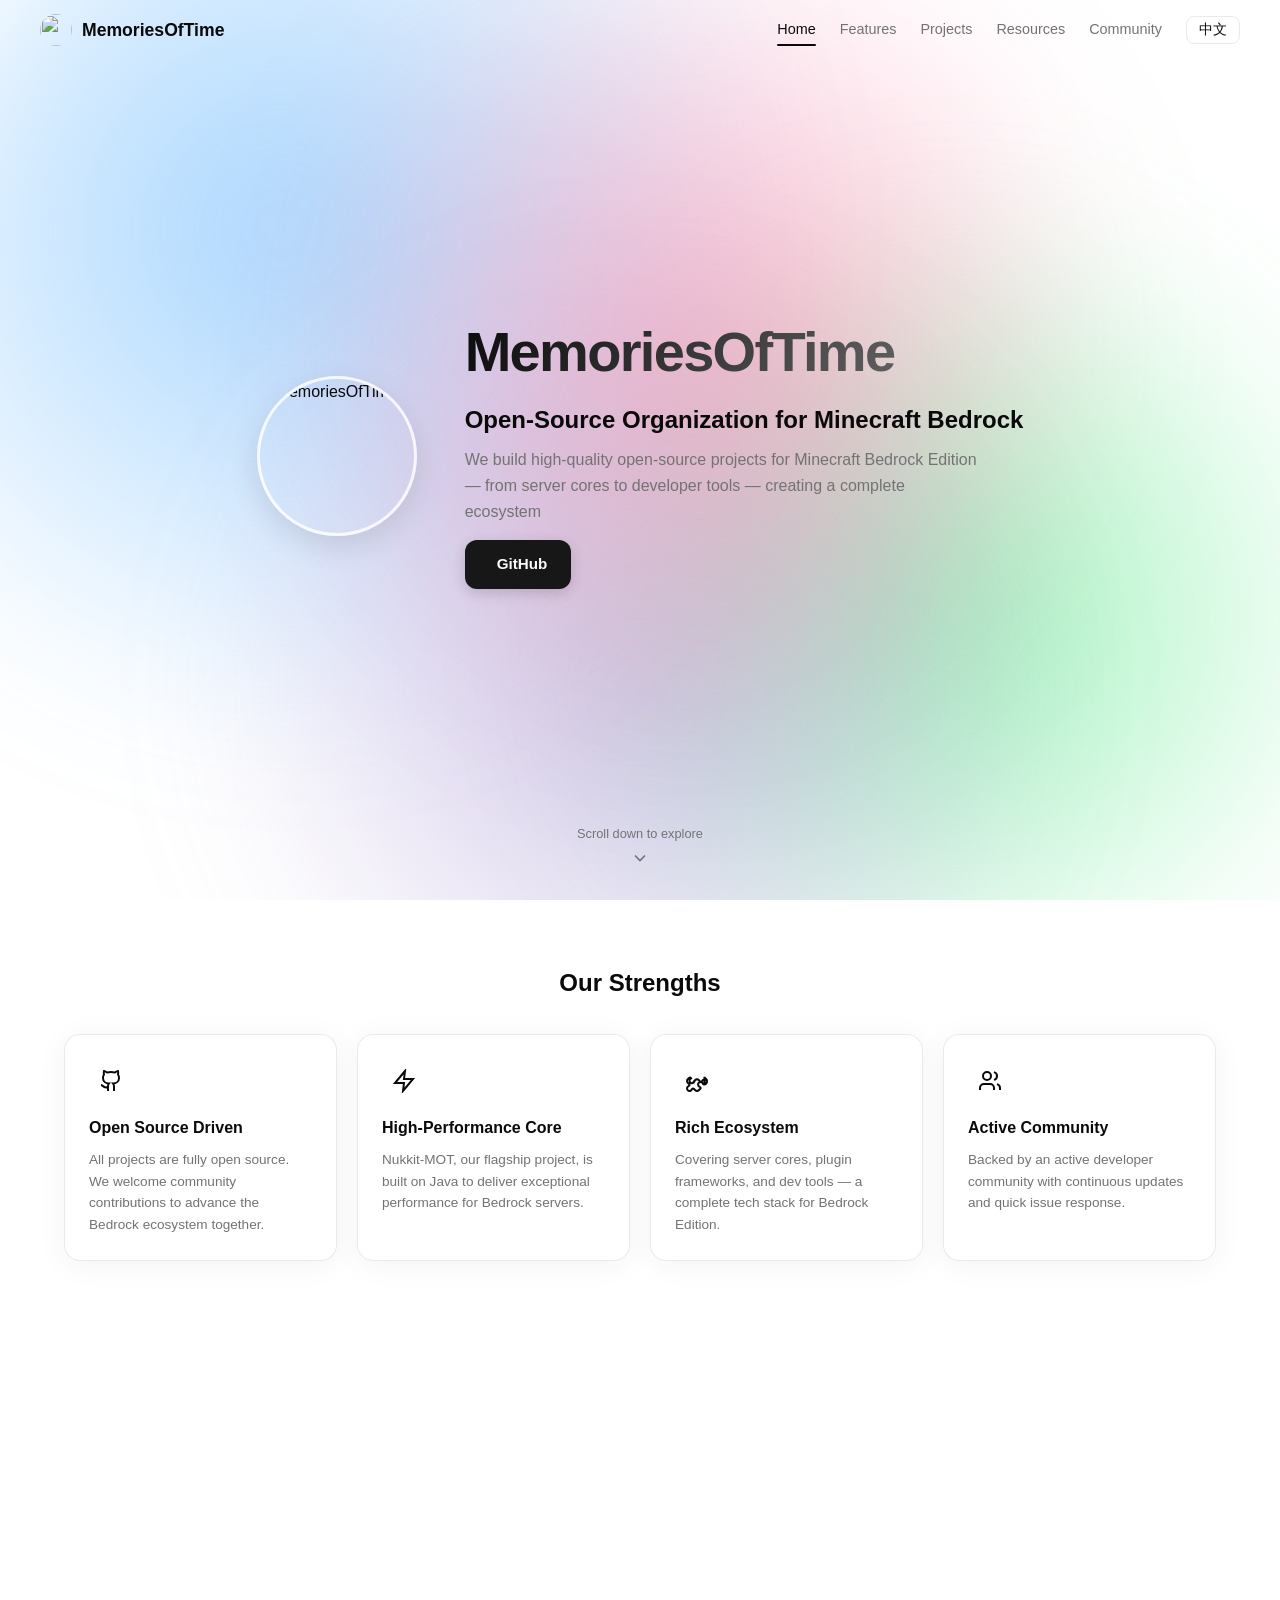
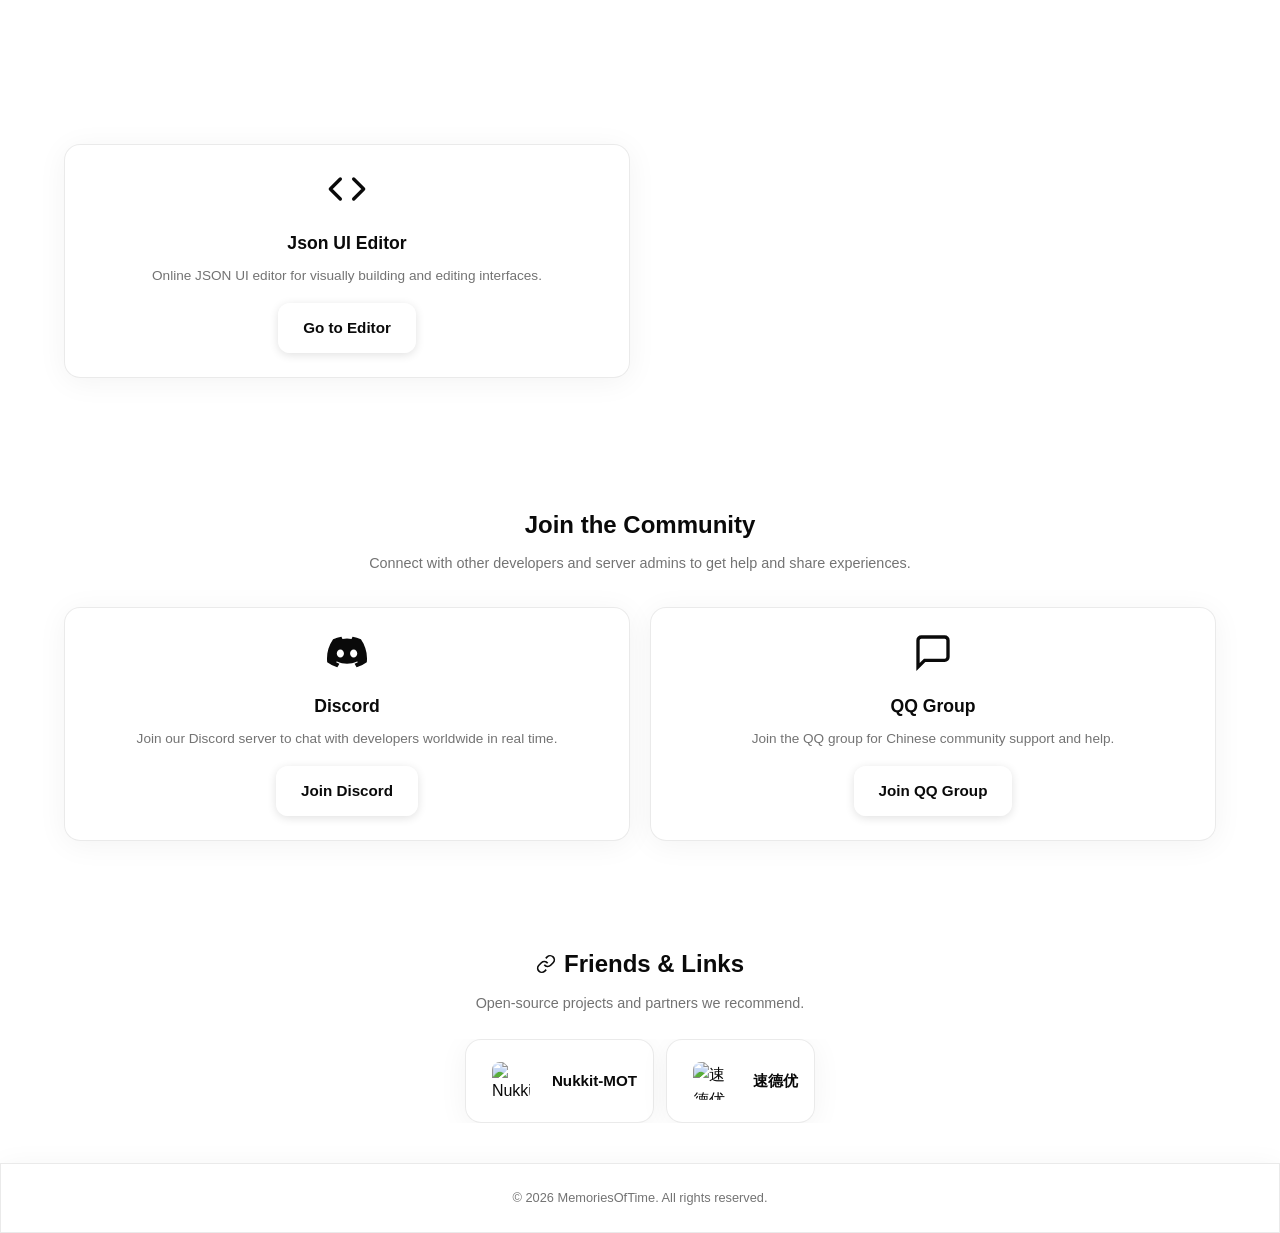
==== commit 6d12a6f6: "fix: marquee, error toast & escaping; a11y and perf improvements" ====
--- a/index.html
+++ b/index.html
@@ -5,7 +5,7 @@
   <meta name="viewport" content="width=device-width, initial-scale=1.0">
   <title>MemoriesOfTime - 专注 Minecraft 基岩版生态的开源组织</title>
   <meta name="description" content="MemoriesOfTime 是一个专注于 Minecraft 基岩版生态的开源组织，涵盖服务端核心、开发工具与插件等多个项目。">
-  <link rel="icon" href="https://avatars.githubusercontent.com/u/62042238?v=4">
+  <link rel="icon" href="https://avatars.githubusercontent.com/u/62042238?v=4&s=64">
   <link rel="canonical" href="https://mot.dev/">
   <meta property="og:type" content="website">
   <meta property="og:title" content="MemoriesOfTime">
--- a/assets/css/base.css
+++ b/assets/css/base.css
@@ -38,6 +38,13 @@
 
 /* --- Reset --- */
 * { margin: 0; padding: 0; box-sizing: border-box; }
+
+/* --- Focus --- */
+/* 键盘导航统一焦点环；鼠标点击不触发 :focus-visible */
+:focus-visible {
+  outline: 2px solid #4facfe;
+  outline-offset: 2px;
+}
 
 body {
   font-family: -apple-system, BlinkMacSystemFont, 'Segoe UI', Roboto, sans-serif;
--- a/assets/css/style.css
+++ b/assets/css/style.css
@@ -3,6 +3,11 @@
    =================================== */
 
 html { scroll-behavior: smooth; }
+
+/* 减少动态偏好下禁用平滑滚动 */
+@media (prefers-reduced-motion: reduce) {
+  html { scroll-behavior: auto; }
+}
 
 section[id] { scroll-margin-top: 70px; }
 
@@ -13,6 +18,8 @@
   border-radius: 50%;
   filter: blur(70px);
   opacity: 0.5;
+  /* 提示合成器提升为独立图层，避免动画每帧重绘背景 */
+  will-change: transform;
 }
 
 .ab-1 {
@@ -37,6 +44,11 @@
   bottom: 5%; left: 15%;
   background: radial-gradient(circle at 50% 50%, #fa709a, transparent 60%);
   animation: drift1 30s ease-in-out infinite reverse;
+}
+
+/* 移动端 GPU 合成压力较大，仅保留两条光带 */
+@media (max-width: 767px) {
+  .ab-3, .ab-4 { display: none; }
 }
 
 @keyframes drift1 {
@@ -236,9 +248,10 @@
 }
 
 /* 与 .anim-item 的 fadeInUp 合并声明，避免 animation 属性互相覆盖 */
+/* gradientFlow 限 2 次：background-position 动画会持续触发重绘，播完即静止 */
 .hero-name.anim-item {
   animation: fadeInUp 0.6s cubic-bezier(0.16, 1, 0.3, 1) forwards,
-             gradientFlow 8s ease-in-out 1s infinite;
+             gradientFlow 8s ease-in-out 1s 2;
 }
 
 @keyframes gradientFlow {
@@ -356,6 +369,7 @@
 .language-badge:hover { transform: translateY(-2px); }
 
 /* --- Scroll Indicator --- */
+/* 滚动提示是 <button>，需重置浏览器默认按钮样式 */
 .scroll-indicator {
   position: absolute;
   bottom: 24px;
@@ -367,6 +381,12 @@
   opacity: 0;
   animation: fadeInUp 0.8s 1s forwards;
   transition: opacity 0.4s;
+  background: none;
+  border: none;
+  padding: 8px 0;
+  cursor: pointer;
+  font-family: inherit;
+  line-height: inherit;
 }
 
 /* 滚动后隐藏提示；!important 用于覆盖 fadeInUp forwards 保留的 opacity */
@@ -514,7 +534,8 @@
   box-shadow: var(--glass-shadow), 0 0 10px rgba(255, 255, 255, 0.2);
 }
 
-.select:focus { outline: none; border-color: var(--primary); }
+/* 不再移除 outline，键盘焦点由全局 :focus-visible 焦点环呈现 */
+.select:focus { border-color: var(--primary); }
 
 .select-arrow {
   position: absolute;
@@ -742,6 +763,23 @@
 
 .error-container { min-height: 100vh; display: flex; align-items: center; justify-content: center; padding: 16px; }
 .error-card { background: var(--card); backdrop-filter: blur(16px); padding: 32px; border-radius: var(--radius); text-align: center; border: 1px solid var(--border); }
+
+/* --- Toast --- */
+.toast {
+  position: fixed;
+  bottom: 24px;
+  left: 50%;
+  transform: translate(-50%, 16px);
+  padding: 10px 20px;
+  border-radius: 12px;
+  font-size: 0.85rem;
+  font-weight: 500;
+  opacity: 0;
+  pointer-events: none;
+  transition: opacity 0.3s, transform 0.3s;
+  z-index: 1100;
+}
+.toast.show { opacity: 1; transform: translate(-50%, 0); }
 
 /* ===========================
    Desktop (>= 768px)
@@ -820,8 +858,24 @@
 
   .navbar-links a::after { display: none; }
 
+  /* 移动端触摸目标不低于 44px */
+  .navbar-links a {
+    display: flex;
+    align-items: center;
+    min-height: 44px;
+    padding: 0 12px;
+  }
+
+  .navbar-links .lang-toggle {
+    align-self: flex-start;
+    min-height: 44px;
+    padding: 0 16px;
+  }
+
   .menu-toggle {
     display: block;
+    min-width: 44px;
+    min-height: 44px;
   }
 }
 
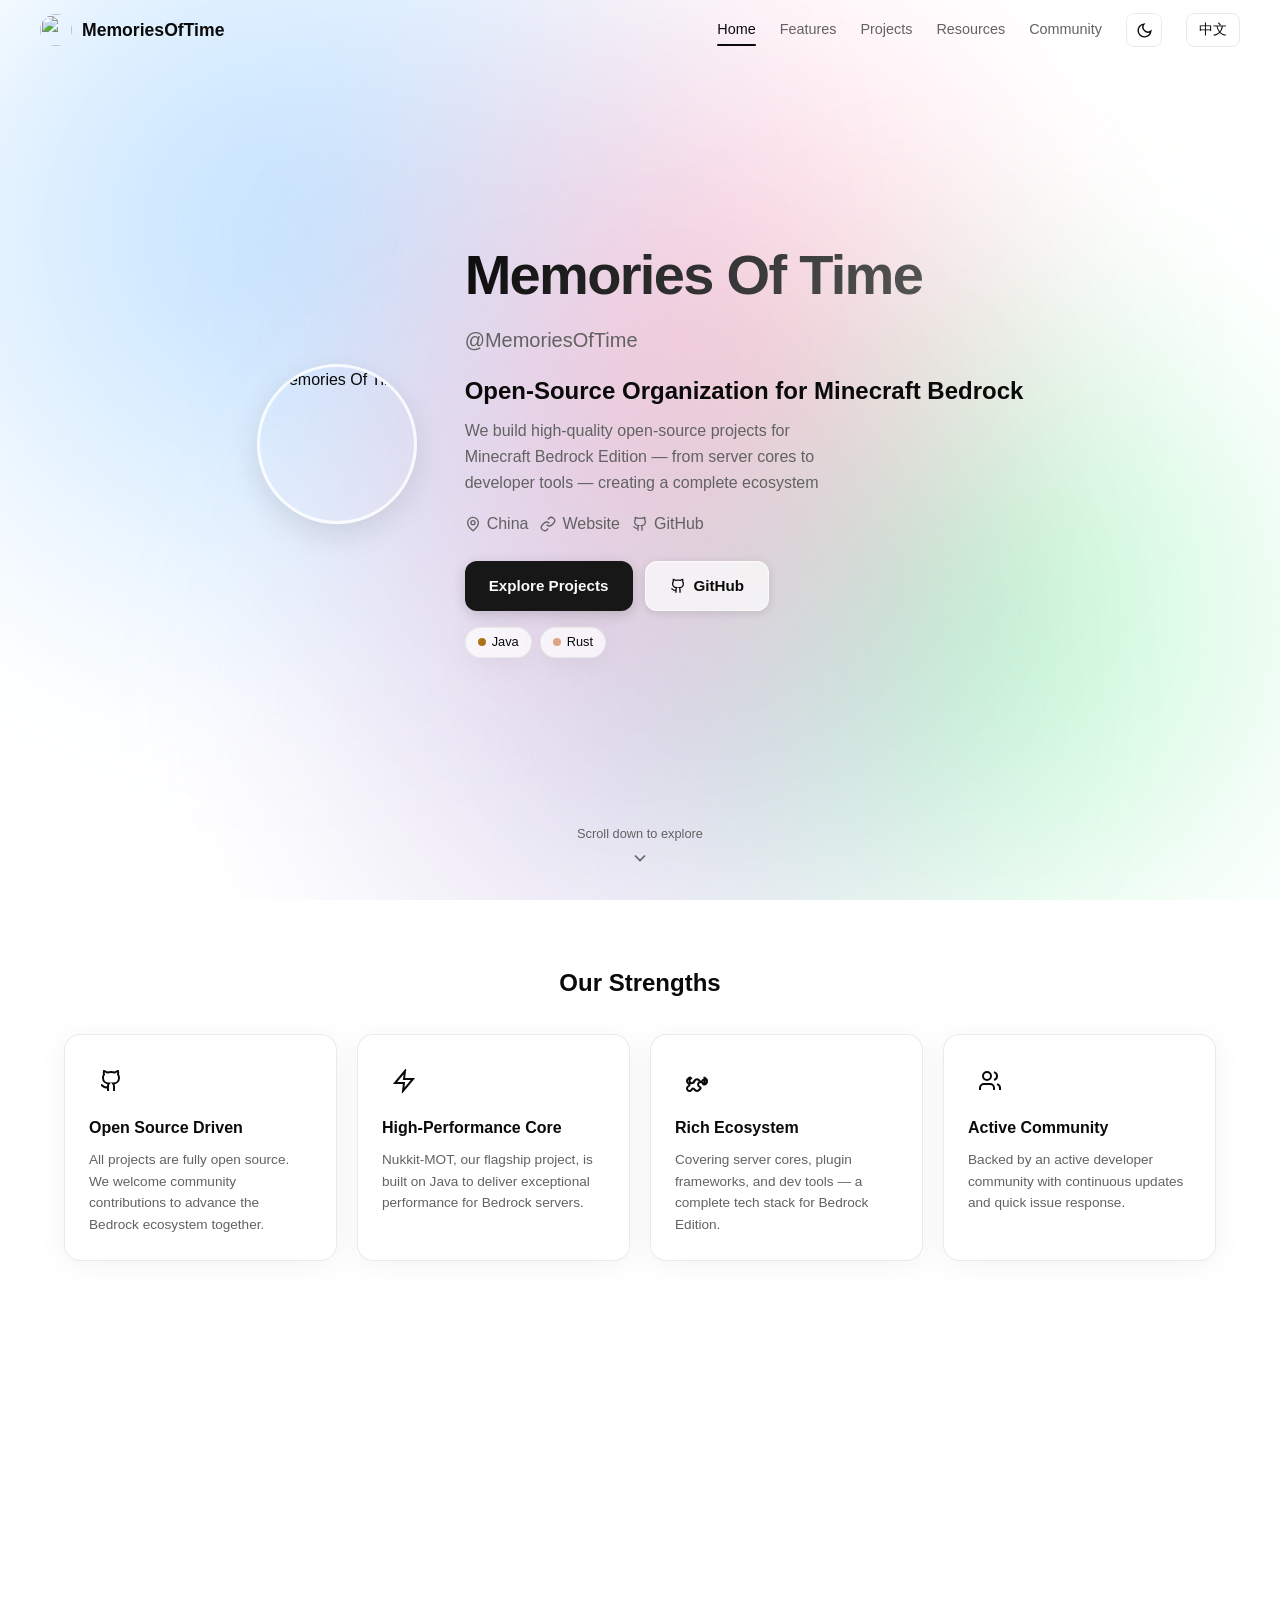
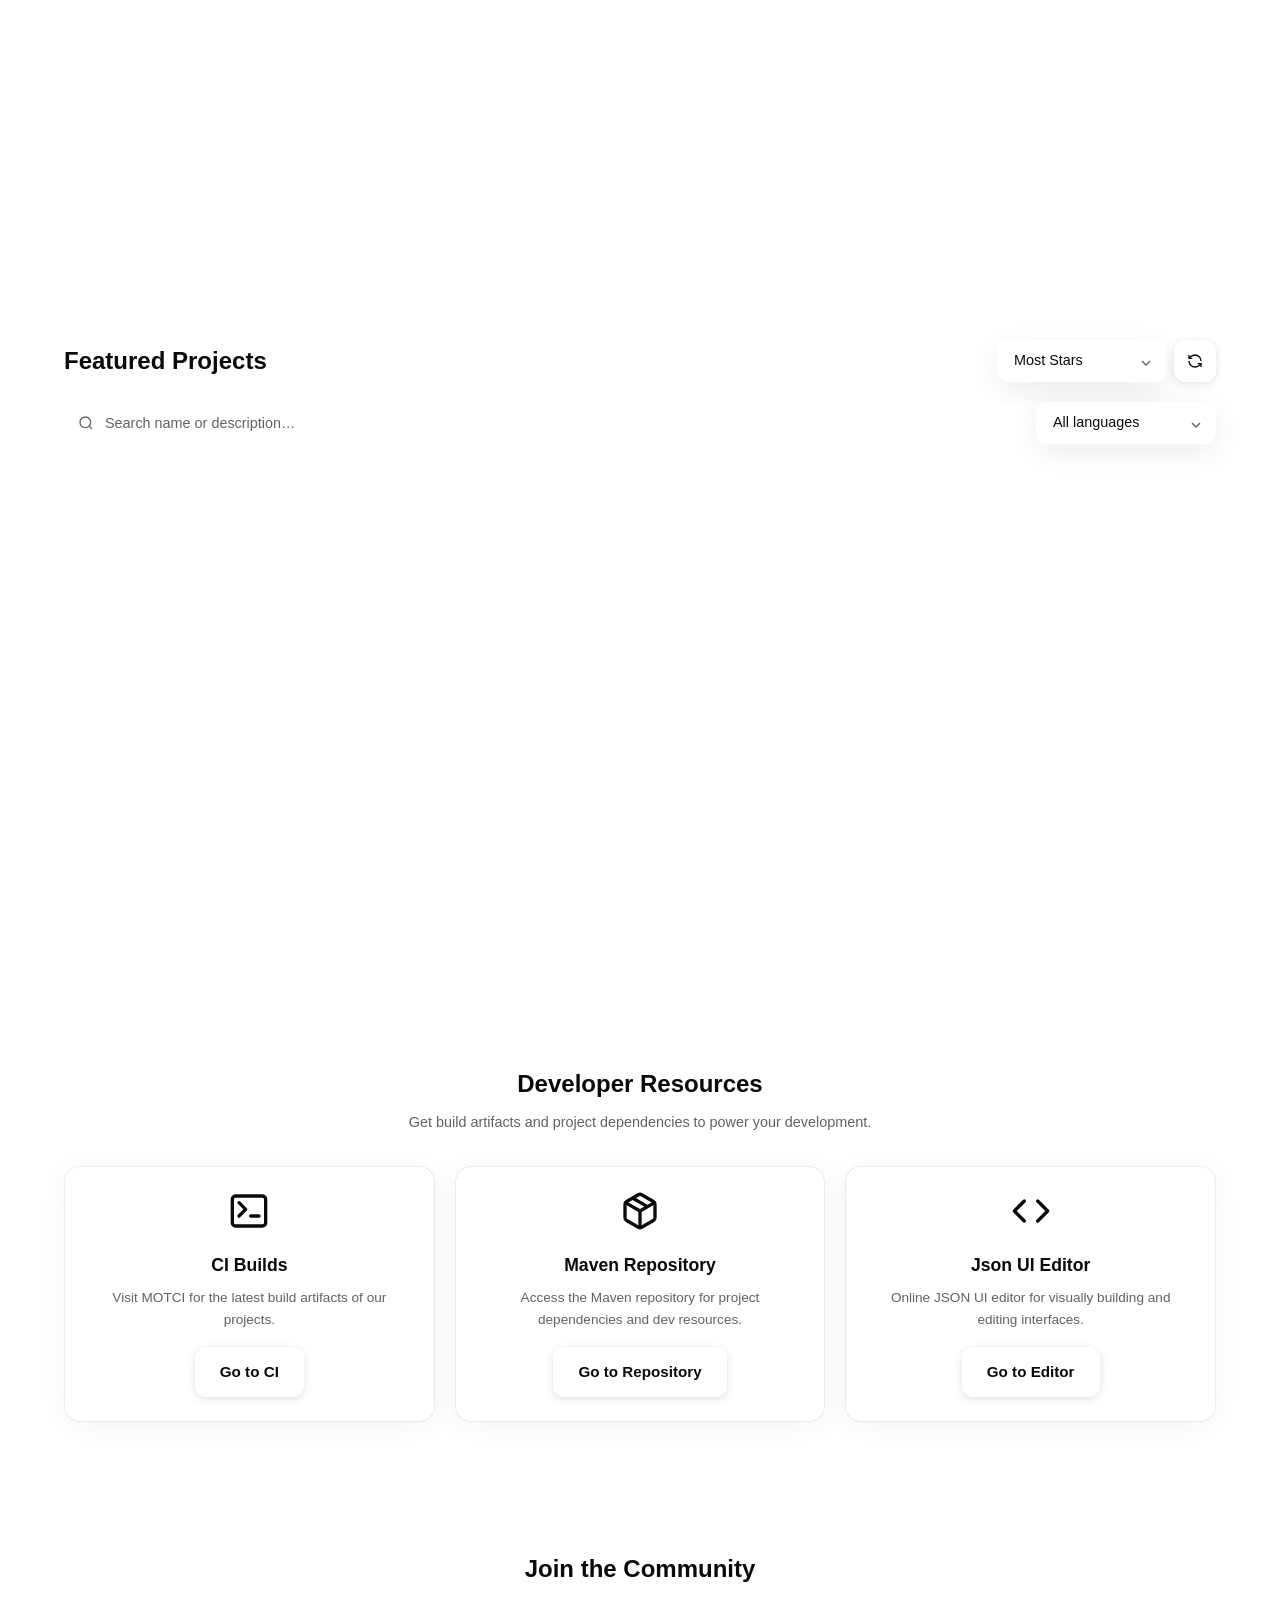
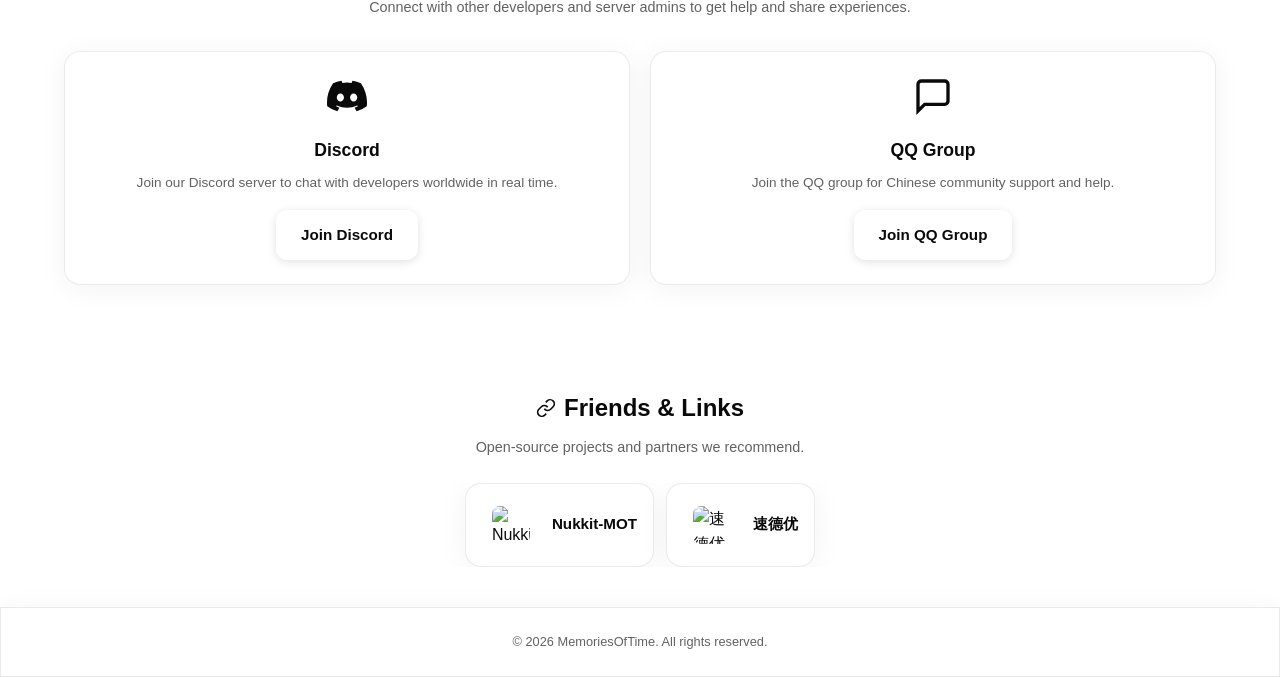
==== commit 46ceb146: "feat: flagship showcase, repo search/filter & manual theme toggle" ====
--- a/index.html
+++ b/index.html
@@ -3,6 +3,16 @@
 <head>
   <meta charset="UTF-8">
   <meta name="viewport" content="width=device-width, initial-scale=1.0">
+  <meta name="color-scheme" content="light dark">
+  <script>
+    (function () {
+      var theme = null;
+      try { theme = localStorage.getItem('mot_theme'); } catch (e) {}
+      document.documentElement.dataset.theme = theme === 'light' || theme === 'dark'
+        ? theme
+        : (window.matchMedia('(prefers-color-scheme: dark)').matches ? 'dark' : 'light');
+    })();
+  </script>
   <title>MemoriesOfTime - 专注 Minecraft 基岩版生态的开源组织</title>
   <meta name="description" content="MemoriesOfTime 是一个专注于 Minecraft 基岩版生态的开源组织，涵盖服务端核心、开发工具与插件等多个项目。">
   <link rel="icon" href="https://avatars.githubusercontent.com/u/62042238?v=4&s=64">
@@ -11,11 +21,14 @@
   <meta property="og:title" content="MemoriesOfTime">
   <meta property="og:description" content="专注 Minecraft 基岩版生态的开源组织">
   <meta property="og:url" content="https://mot.dev/">
-  <meta property="og:image" content="https://avatars.githubusercontent.com/u/62042238?v=4">
-  <meta name="twitter:card" content="summary">
+  <meta property="og:image" content="https://mot.dev/assets/images/og-image.png">
+  <meta property="og:image:width" content="1200">
+  <meta property="og:image:height" content="630">
+  <meta property="og:image:alt" content="MemoriesOfTime - 专注 Minecraft 基岩版生态的开源组织">
+  <meta name="twitter:card" content="summary_large_image">
   <meta name="twitter:title" content="MemoriesOfTime">
   <meta name="twitter:description" content="专注 Minecraft 基岩版生态的开源组织">
-  <meta name="twitter:image" content="https://avatars.githubusercontent.com/u/62042238?v=4">
+  <meta name="twitter:image" content="https://mot.dev/assets/images/og-image.png">
   <link rel="preconnect" href="https://api.github.com">
   <link rel="preconnect" href="https://avatars.githubusercontent.com">
   <link rel="stylesheet" href="assets/css/base.css">
@@ -31,7 +44,7 @@
 
   <div id="nav-container"></div>
   <main id="app">
-    <section class="hero" style="min-height: 100vh;">
+    <section class="hero">
       <div class="container">
         <div class="hero-content" style="justify-content: center;">
           <div class="skeleton skeleton-avatar"></div>
--- a/assets/css/base.css
+++ b/assets/css/base.css
@@ -3,37 +3,37 @@
    =========================== */
 
 :root {
+  color-scheme: light;
   --background: #ffffff;
   --foreground: #0a0a0a;
-  --card: rgba(255, 255, 255, 0.6);
+  --card: rgba(255, 255, 255, 0.72);
   --primary: #171717;
   --primary-foreground: #fafafa;
   --secondary: #f5f5f5;
   --muted: #f5f5f5;
-  --muted-foreground: #737373;
+  --muted-foreground: #626262;
   --border: rgba(229, 229, 229, 0.8);
   --radius: 16px;
   --glass-blur: 16px;
-  --glass-bg: rgba(255, 255, 255, 0.45);
+  --glass-bg: rgba(255, 255, 255, 0.68);
   --glass-border: rgba(255, 255, 255, 0.6);
   --glass-shadow: 0 8px 32px rgba(0, 0, 0, 0.08);
 }
 
-@media (prefers-color-scheme: dark) {
-  :root {
-    --background: #0a0a0a;
-    --foreground: #fafafa;
-    --card: rgba(20, 20, 20, 0.6);
-    --primary: #fafafa;
-    --primary-foreground: #171717;
-    --secondary: #262626;
-    --muted: #171717;
-    --muted-foreground: #a3a3a3;
-    --border: rgba(38, 38, 38, 0.6);
-    --glass-bg: rgba(30, 30, 30, 0.45);
-    --glass-border: rgba(255, 255, 255, 0.08);
-    --glass-shadow: 0 8px 32px rgba(0, 0, 0, 0.3);
-  }
+:root[data-theme="dark"] {
+  color-scheme: dark;
+  --background: #090b10;
+  --foreground: #fafafa;
+  --card: rgba(18, 20, 26, 0.82);
+  --primary: #fafafa;
+  --primary-foreground: #171717;
+  --secondary: #262626;
+  --muted: #171717;
+  --muted-foreground: #b8b8b8;
+  --border: rgba(255, 255, 255, 0.1);
+  --glass-bg: rgba(18, 20, 26, 0.78);
+  --glass-border: rgba(255, 255, 255, 0.12);
+  --glass-shadow: 0 8px 32px rgba(0, 0, 0, 0.3);
 }
 
 /* --- Reset --- */
@@ -52,6 +52,7 @@
   color: var(--foreground);
   line-height: 1.6;
   overflow-x: hidden;
+  transition: background-color 0.25s, color 0.25s;
 }
 
 /* --- Background Blobs --- */
@@ -71,9 +72,7 @@
   animation: float 20s infinite alternate;
 }
 
-@media (prefers-color-scheme: dark) {
-  .blob { opacity: 0.15; }
-}
+[data-theme="dark"] .blob { opacity: 0.15; }
 
 @keyframes float {
   0% { transform: translate(0, 0) scale(1); }
--- a/assets/css/style.css
+++ b/assets/css/style.css
@@ -64,10 +64,15 @@
   50%      { transform: translate(-5vw, 8vh) scale(1.2); }
 }
 
-/* 暗色模式：screen 混合让光带交叠更通透，呈现极光质感 */
-@media (prefers-color-scheme: dark) {
-  .aurora-band { mix-blend-mode: screen; }
-}
+.bg-decoration::after {
+  content: '';
+  position: absolute;
+  inset: 0;
+  background: rgba(9, 11, 16, 0.38);
+}
+
+[data-theme="light"] .bg-decoration::after { background: rgba(255, 255, 255, 0.28); }
+[data-theme="dark"] .aurora-band { opacity: 0.22; }
 
 /* --- Navbar --- */
 .navbar {
@@ -154,20 +159,35 @@
   transform: scaleX(1);
 }
 
-.lang-toggle {
+.lang-toggle,
+.theme-toggle {
+  min-height: 34px;
   padding: 4px 12px;
   border-radius: 8px;
   border: 1px solid var(--border);
   background: transparent;
   color: var(--foreground);
+  font: inherit;
   font-size: 0.85rem;
   font-weight: 500;
   cursor: pointer;
-  transition: all 0.2s;
-}
-
-.lang-toggle:hover {
+  transition: background 0.2s, border-color 0.2s;
+}
+
+.theme-toggle {
+  width: 36px;
+  padding: 4px;
+  display: inline-flex;
+  align-items: center;
+  justify-content: center;
+}
+
+.theme-toggle svg { width: 17px; height: 17px; }
+
+.lang-toggle:hover,
+.theme-toggle:hover {
   background: var(--glass-bg);
+  border-color: var(--muted-foreground);
 }
 
 .menu-toggle {
@@ -201,21 +221,25 @@
 /* --- Hero --- */
 .hero {
   min-height: 100vh;
+  min-height: 100svh;
   display: flex;
   align-items: center;
   justify-content: center;
   position: relative;
-  padding: 60px 0 48px;
+  padding: 76px 0 88px;
 }
 
 .hero-content {
   display: flex;
   flex-direction: column;
   align-items: center;
-  gap: 24px;
+  gap: 20px;
   text-align: center;
   width: 100%;
 }
+
+.hero-slogan,
+.hero-slogan-sub { text-wrap: balance; }
 
 .avatar-wrapper {
   position: relative;
@@ -305,6 +329,12 @@
 }
 
 /* --- CTA Buttons --- */
+.btn-primary,
+.btn-secondary-outline { white-space: nowrap; }
+
+.btn-primary svg,
+.btn-secondary-outline svg { width: 16px; height: 16px; flex-shrink: 0; }
+
 .btn-primary {
   display: inline-flex;
   align-items: center;
@@ -508,10 +538,14 @@
 
 .controls-wrapper { display: flex; gap: 8px; width: 100%; }
 
-.select-wrapper { position: relative; flex: 1; }
+/* 包裹层高度跟随 select，保证箭头按 select 自身居中而不是按被拉伸的包裹层居中 */
+.select-wrapper { position: relative; flex: 1; display: flex; }
 
 .select {
   appearance: none;
+  /* 与搜索框、图标按钮统一为 42px，行高压回 1.2 防止继承 1.6 把高度撑开 */
+  height: 42px;
+  line-height: 1.2;
   padding: 10px 36px 10px 16px;
   border-radius: 12px;
   border: 1px solid var(--glass-border);
@@ -581,9 +615,71 @@
   to { transform: rotate(360deg); }
 }
 
-/* --- Repo Cards --- */
+/* --- Flagship Project --- */
+.flagship { padding: 24px 0 48px; position: relative; z-index: 1; }
+.flagship-card {
+  display: grid;
+  grid-template-columns: 72px minmax(0, 1fr);
+  gap: 20px;
+  padding: 24px;
+  border-radius: 24px;
+  overflow: hidden;
+  position: relative;
+}
+.flagship-card::after {
+  content: '';
+  position: absolute;
+  width: 280px;
+  height: 280px;
+  right: -100px;
+  top: -140px;
+  background: radial-gradient(circle, rgba(79, 172, 254, 0.2), transparent 68%);
+  pointer-events: none;
+}
+.flagship-logo {
+  width: 72px;
+  height: 72px;
+  object-fit: contain;
+  border-radius: 18px;
+  background: rgba(255, 255, 255, 0.88);
+  padding: 8px;
+}
+.flagship-eyebrow {
+  color: #79baff;
+  font-size: 0.75rem;
+  font-weight: 700;
+  letter-spacing: 0.12em;
+  text-transform: uppercase;
+  margin-bottom: 4px;
+}
+[data-theme="light"] .flagship-eyebrow { color: #1769aa; }
+.flagship-title { font-size: 1.65rem; line-height: 1.25; margin-bottom: 8px; }
+.flagship-desc { color: var(--muted-foreground); max-width: 720px; margin-bottom: 16px; }
+.flagship-meta { display: flex; flex-wrap: wrap; gap: 8px 16px; color: var(--muted-foreground); font-size: 0.85rem; margin-bottom: 20px; }
+.flagship-meta span { display: inline-flex; align-items: center; gap: 6px; }
+.flagship-meta svg { width: 14px; height: 14px; }
+.flagship-actions { display: flex; flex-wrap: wrap; gap: 10px; position: relative; z-index: 1; }
+
+/* --- Repo Controls & Cards --- */
+.repo-filters { display: grid; grid-template-columns: minmax(0, 1fr) minmax(130px, 0.45fr); gap: 8px; margin-bottom: 16px; }
+.repo-filters .select { width: 100%; }
+.search-wrapper { position: relative; }
+.search-input {
+  width: 100%;
+  /* 固定高度 = 下拉框高度，避免 min-height + 继承行高把输入框撑到 45px 导致同排不齐 */
+  height: 42px;
+  padding: 10px 16px 10px 40px;
+  border-radius: 12px;
+  border: 1px solid var(--glass-border);
+  background: var(--glass-bg);
+  color: var(--foreground);
+  font: inherit;
+  font-size: 0.9rem;
+  line-height: 1.2; /* 必须放在 font 简写之后，否则会被继承的 1.6 覆盖 */
+}
+.search-input::placeholder { color: var(--muted-foreground); }
+.search-wrapper > svg { position: absolute; left: 14px; top: 50%; transform: translateY(-50%); width: 16px; height: 16px; color: var(--muted-foreground); pointer-events: none; }
 .repo-grid { display: grid; grid-template-columns: 1fr; gap: 16px; }
-
 .repo-card {
   padding: 20px;
   border-radius: var(--radius);
@@ -592,26 +688,27 @@
   transition: transform 0.3s, box-shadow 0.3s, border-color 0.3s;
 }
 .repo-card:hover { transform: translateY(-3px); box-shadow: 0 10px 20px rgba(0,0,0,0.05); border-color: rgba(255,255,255,0.8); }
-
 .repo-header { display: flex; align-items: center; gap: 10px; margin-bottom: 10px; }
 .repo-icon { padding: 4px; border-radius: 6px; background: rgba(255,255,255,0.3); display: flex; align-items: center; justify-content: center; }
 .repo-icon svg { width: 14px; height: 14px; }
-
 .repo-name { font-weight: 600; font-size: 0.95rem; color: var(--foreground); text-decoration: none; display: inline-flex; align-items: center; gap: 6px; word-break: break-all; }
 .repo-name svg { width: 12px; height: 12px; opacity: 0.6; flex-shrink: 0; transition: opacity 0.2s, transform 0.2s; }
+.repo-name:hover { text-decoration: underline; text-underline-offset: 4px; }
 .repo-name:hover svg { opacity: 1; }
 .repo-card:hover .repo-name svg { opacity: 1; transform: translate(2px, -2px); }
-
 .repo-desc { font-size: 0.85rem; color: var(--muted-foreground); flex: 1; margin-bottom: 12px; line-height: 1.5; }
 .repo-topics { display: flex; flex-wrap: wrap; gap: 6px; margin-bottom: 12px; }
 .topic { padding: 3px 8px; border-radius: 9999px; background: rgba(255,255,255,0.2); font-size: 0.7rem; font-weight: 500; }
-
-.repo-footer { display: flex; align-items: center; gap: 12px; font-size: 0.75rem; color: var(--muted-foreground); padding-top: 12px; border-top: 1px solid var(--border); margin-top: auto; }
+.repo-links { display: flex; gap: 14px; margin-bottom: 12px; }
+.repo-links a { color: var(--muted-foreground); font-size: 0.8rem; font-weight: 600; text-decoration: none; }
+.repo-links a:hover { color: var(--foreground); text-decoration: underline; text-underline-offset: 4px; }
+.repo-footer { display: flex; flex-wrap: wrap; align-items: center; gap: 6px 12px; font-size: 0.75rem; color: var(--muted-foreground); padding-top: 12px; border-top: 1px solid var(--border); margin-top: auto; }
 .repo-lang { display: flex; align-items: center; gap: 4px; }
 .repo-lang-dot { width: 8px; height: 8px; border-radius: 50%; }
 .repo-stat { display: flex; align-items: center; gap: 4px; }
 .repo-stat svg { width: 12px; height: 12px; }
-
+.repo-update { margin-left: auto; }
+.empty-state { grid-column: 1 / -1; padding: 40px 20px; text-align: center; color: var(--muted-foreground); }
 .view-more-wrapper { text-align: center; margin-top: 24px; }
 
 /* --- Community --- */
@@ -807,18 +904,23 @@
   .stat-content { flex-direction: row; align-items: center; }
   .stat-value { font-size: 1.8rem; }
   .stat-label { font-size: 0.875rem; }
+  .flagship-card { grid-template-columns: 96px minmax(0, 1fr); gap: 28px; padding: 32px; }
+  .flagship-logo { width: 96px; height: 96px; }
+  .flagship-title { font-size: 2rem; }
   .repos { padding: 32px 0 96px; }
-  .repos-header { flex-direction: row; align-items: center; justify-content: space-between; margin-bottom: 32px; }
+  .repos-header { flex-direction: row; align-items: center; justify-content: space-between; margin-bottom: 20px; }
   .repos-title { font-size: 1.5rem; }
   .controls-wrapper { width: auto; }
   .select-wrapper { flex: none; }
   .select { width: auto; min-width: 140px; }
+  .repo-filters { grid-template-columns: minmax(240px, 1fr) 180px; }
   .repo-grid { grid-template-columns: repeat(2, 1fr); gap: 20px; }
   .repo-card { padding: 24px; }
   .repo-name { font-size: 1rem; }
   .community { padding: 64px 0; }
   .community-title { font-size: 1.5rem; }
   .community-grid { grid-template-columns: repeat(2, 1fr); max-width: 100%; gap: 20px; }
+  .resources-grid { grid-template-columns: repeat(3, 1fr); max-width: none; }
   .friend-links { padding: 40px 0; }
   .friend-links-title { font-size: 1.5rem; }
 }
@@ -845,7 +947,7 @@
     flex-direction: column;
     padding: 16px 20px;
     gap: 12px;
-    background: rgba(255, 255, 255, 0.85);
+    background: rgba(255, 255, 255, 0.92);
     backdrop-filter: blur(24px) saturate(180%);
     -webkit-backdrop-filter: blur(24px) saturate(180%);
     border-bottom: 1px solid var(--glass-border);
@@ -866,52 +968,63 @@
     padding: 0 12px;
   }
 
-  .navbar-links .lang-toggle {
+  .navbar-links .lang-toggle,
+  .navbar-links .theme-toggle {
     align-self: flex-start;
     min-height: 44px;
     padding: 0 16px;
   }
+
+  .navbar-links .theme-toggle { width: 44px; padding: 0; }
 
   .menu-toggle {
     display: block;
     min-width: 44px;
     min-height: 44px;
   }
+
+  .repo-filters { grid-template-columns: 1fr; }
+  .repo-filters .select { width: 100%; }
+}
+
+@media (max-width: 767px) and (max-height: 740px) {
+  .hero { align-items: flex-start; padding: 76px 0 76px; }
+  .hero-content { gap: 12px; }
+  .avatar { width: 84px; height: 84px; }
+  .hero-name { font-size: 1.75rem; }
+  .hero-username { margin-bottom: 8px; }
+  .hero-slogan { font-size: 1.1rem; }
+  .hero-slogan-sub { font-size: 0.85rem; margin-bottom: 12px; }
+  .hero-meta, .hero-cta { margin-bottom: 12px; }
+  .hero-cta .btn-primary, .hero-cta .btn-secondary-outline { padding: 10px 20px; }
+  .scroll-indicator { bottom: 12px; }
 }
 
 /* ===========================
    Dark Mode Overrides
    =========================== */
-@media (prefers-color-scheme: dark) {
-  .select:hover {
-    background: rgba(255,255,255,0.1);
-    border-color: rgba(255,255,255,0.2);
-    box-shadow: var(--glass-shadow), 0 0 10px rgba(255,255,255,0.05);
-  }
-
-  .btn:hover {
-    background: rgba(255,255,255,0.1);
-  }
-
-  .topic {
-    border: 1px solid rgba(255,255,255,0.1);
-    background: rgba(255,255,255,0.05);
-  }
-
-  .repo-icon,
-  .stat-icon,
-  .feature-icon,
-  .friend-link-icon {
-    background: rgba(255,255,255,0.08);
-  }
-
-  .repo-card:hover {
-    border-color: rgba(255,255,255,0.15);
-  }
-
-  @media (max-width: 767px) {
-    .navbar-links {
-      background: rgba(20, 20, 20, 0.88);
-    }
-  }
-}
+[data-theme="dark"] .select:hover {
+  background: rgba(255,255,255,0.1);
+  border-color: rgba(255,255,255,0.2);
+  box-shadow: var(--glass-shadow), 0 0 10px rgba(255,255,255,0.05);
+}
+
+[data-theme="dark"] .btn:hover { background: rgba(255,255,255,0.1); }
+
+[data-theme="dark"] .topic {
+  border: 1px solid rgba(255,255,255,0.1);
+  background: rgba(255,255,255,0.05);
+}
+
+[data-theme="dark"] .repo-icon,
+[data-theme="dark"] .stat-icon,
+[data-theme="dark"] .feature-icon,
+[data-theme="dark"] .friend-link-icon {
+  background: rgba(255,255,255,0.08);
+}
+
+[data-theme="dark"] .repo-card:hover { border-color: rgba(255,255,255,0.15); }
+
+@media (max-width: 767px) {
+  [data-theme="dark"] .navbar-links { background: rgba(14, 16, 22, 0.94); }
+}
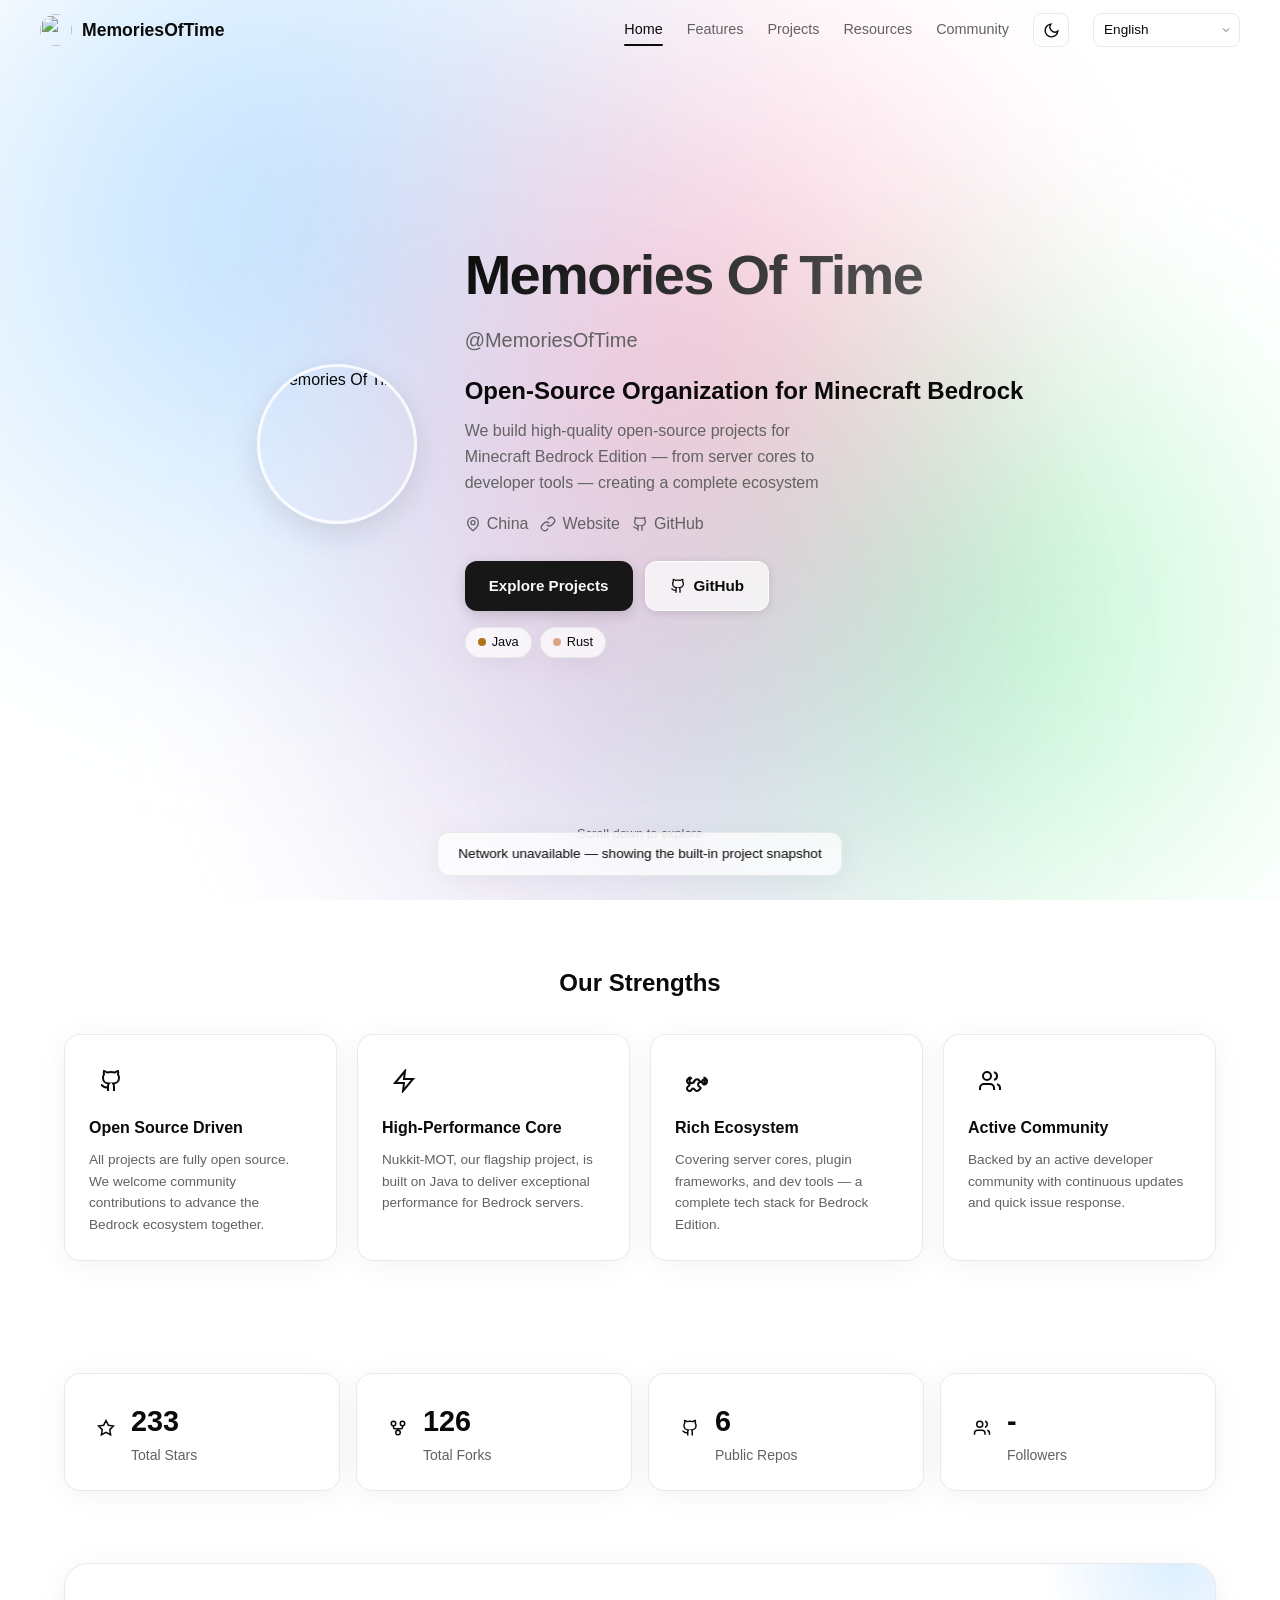
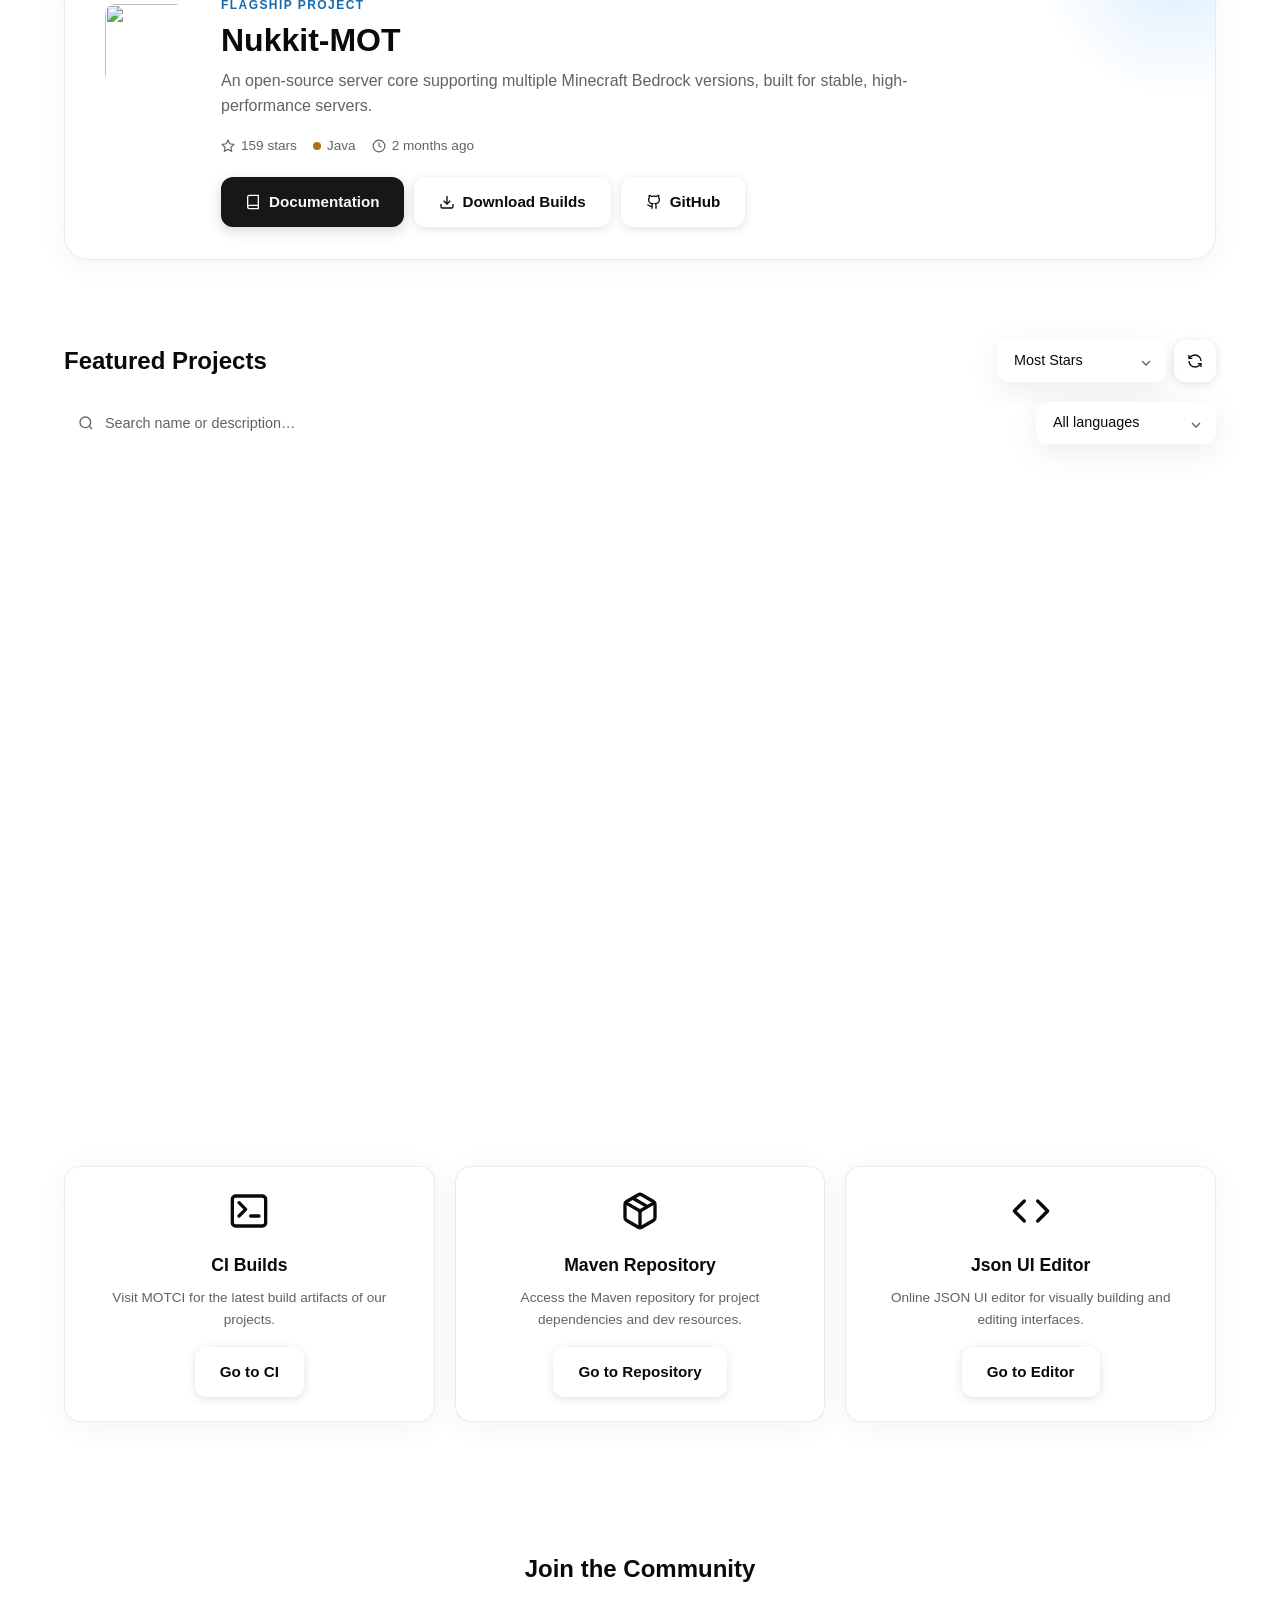
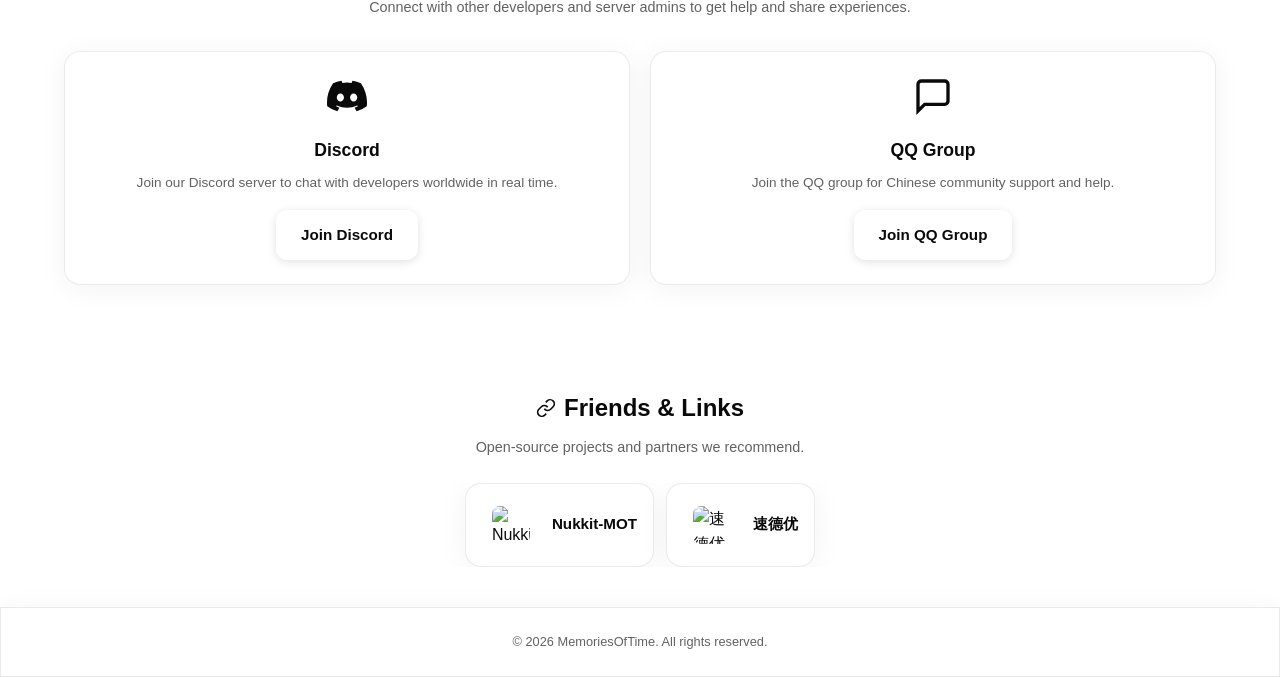
==== commit 10af8d19: "feat: i18n runtime with 18 locales" ====
--- a/index.html
+++ b/index.html
@@ -11,23 +11,36 @@
       document.documentElement.dataset.theme = theme === 'light' || theme === 'dark'
         ? theme
         : (window.matchMedia('(prefers-color-scheme: dark)').matches ? 'dark' : 'light');
+
+      // 样式生效前先定好语言，避免 <html lang> 与首屏文案不一致
+      var query = null, stored = null;
+      try { query = new URLSearchParams(location.search).get('lang'); } catch (e) {}
+      try { stored = localStorage.getItem('mot_lang'); } catch (e) {}
+      var tag = query || stored
+        || (navigator.languages && navigator.languages[0])
+        || navigator.language || '';
+      // 先写入浏览器原始标签，运行时再做归一化；非法值退回默认语言
+      document.documentElement.lang = /^[a-z]{2,3}(-[a-z0-9]{2,8})*$/i.test(tag) ? tag : 'zh-CN';
     })();
   </script>
-  <title>MemoriesOfTime - 专注 Minecraft 基岩版生态的开源组织</title>
-  <meta name="description" content="MemoriesOfTime 是一个专注于 Minecraft 基岩版生态的开源组织，涵盖服务端核心、开发工具与插件等多个项目。">
+  <title data-i18n="meta.title">MemoriesOfTime - 专注 Minecraft 基岩版生态的开源组织</title>
+  <meta name="description" content="MemoriesOfTime 是一个专注于 Minecraft 基岩版生态的开源组织，涵盖服务端核心、开发工具与插件等多个项目。" data-i18n-attr="content:meta.description">
   <link rel="icon" href="https://avatars.githubusercontent.com/u/62042238?v=4&s=64">
-  <link rel="canonical" href="https://mot.dev/">
+  <link rel="canonical" id="canonicalLink" href="https://mot.dev/" data-base="https://mot.dev/">
+  <!-- 其余语言的 hreflang 由 i18n 注册表在运行时生成，x-default 固定指向默认语言 -->
+  <link rel="alternate" hreflang="x-default" href="https://mot.dev/">
   <meta property="og:type" content="website">
-  <meta property="og:title" content="MemoriesOfTime">
-  <meta property="og:description" content="专注 Minecraft 基岩版生态的开源组织">
+  <meta property="og:title" content="MemoriesOfTime" data-i18n-attr="content:meta.title">
+  <meta property="og:description" content="专注 Minecraft 基岩版生态的开源组织" data-i18n-attr="content:meta.ogDescription">
   <meta property="og:url" content="https://mot.dev/">
+  <meta property="og:locale" content="zh_CN">
   <meta property="og:image" content="https://mot.dev/assets/images/og-image.png">
   <meta property="og:image:width" content="1200">
   <meta property="og:image:height" content="630">
-  <meta property="og:image:alt" content="MemoriesOfTime - 专注 Minecraft 基岩版生态的开源组织">
+  <meta property="og:image:alt" content="MemoriesOfTime - 专注 Minecraft 基岩版生态的开源组织" data-i18n-attr="content:meta.title">
   <meta name="twitter:card" content="summary_large_image">
-  <meta name="twitter:title" content="MemoriesOfTime">
-  <meta name="twitter:description" content="专注 Minecraft 基岩版生态的开源组织">
+  <meta name="twitter:title" content="MemoriesOfTime" data-i18n-attr="content:meta.title">
+  <meta name="twitter:description" content="专注 Minecraft 基岩版生态的开源组织" data-i18n-attr="content:meta.ogDescription">
   <meta name="twitter:image" content="https://mot.dev/assets/images/og-image.png">
   <link rel="preconnect" href="https://api.github.com">
   <link rel="preconnect" href="https://avatars.githubusercontent.com">
@@ -57,6 +70,7 @@
     </section>
   </main>
 
+  <script src="assets/js/i18n.js" defer></script>
   <script src="assets/js/app.js" defer></script>
   <script>
     window.va = window.va || function () { (window.vaq = window.vaq || []).push(arguments); };
--- a/assets/css/style.css
+++ b/assets/css/style.css
@@ -142,7 +142,7 @@
   border-radius: 1px;
   background: var(--foreground);
   transform: scaleX(0);
-  transform-origin: left;
+  transform-origin: left; /* RTL 覆盖见文末 */
   transition: transform 0.25s cubic-bezier(0.16, 1, 0.3, 1);
 }
 
@@ -159,10 +159,15 @@
   transform: scaleX(1);
 }
 
-.lang-toggle,
+.lang-switch {
+  position: relative;
+  display: inline-flex;
+  align-items: center;
+}
+
+.lang-select,
 .theme-toggle {
   min-height: 34px;
-  padding: 4px 12px;
   border-radius: 8px;
   border: 1px solid var(--border);
   background: transparent;
@@ -174,6 +179,28 @@
   transition: background 0.2s, border-color 0.2s;
 }
 
+/* 原生 select 承担可访问性，箭头由相邻 span 绘制 */
+.lang-select {
+  appearance: none;
+  -webkit-appearance: none;
+  padding: 4px 26px 4px 10px;
+  line-height: 1.4;
+}
+
+.lang-select-arrow {
+  position: absolute;
+  right: 8px;
+  top: 50%;
+  transform: translateY(-50%);
+  display: inline-flex;
+  width: 12px;
+  height: 12px;
+  color: var(--muted-foreground);
+  pointer-events: none;
+}
+
+.lang-select-arrow svg { width: 12px; height: 12px; display: block; }
+
 .theme-toggle {
   width: 36px;
   padding: 4px;
@@ -184,7 +211,7 @@
 
 .theme-toggle svg { width: 17px; height: 17px; }
 
-.lang-toggle:hover,
+.lang-select:hover,
 .theme-toggle:hover {
   background: var(--glass-bg);
   border-color: var(--muted-foreground);
@@ -212,7 +239,7 @@
   height: 2px;
   width: 100%;
   transform: scaleX(0);
-  transform-origin: left;
+  transform-origin: left; /* RTL 覆盖见文末 */
   background: linear-gradient(90deg, #4facfe, #a18cd1, #fa709a);
   z-index: 1001;
   pointer-events: none;
@@ -707,7 +734,7 @@
 .repo-lang-dot { width: 8px; height: 8px; border-radius: 50%; }
 .repo-stat { display: flex; align-items: center; gap: 4px; }
 .repo-stat svg { width: 12px; height: 12px; }
-.repo-update { margin-left: auto; }
+.repo-update { margin-inline-start: auto; }
 .empty-state { grid-column: 1 / -1; padding: 40px 20px; text-align: center; color: var(--muted-foreground); }
 .view-more-wrapper { text-align: center; margin-top: 24px; }
 
@@ -800,10 +827,10 @@
 .friend-links-track.is-scroll { justify-content: flex-start; }
 .friend-links-track.is-scroll .friend-links-grid {
   justify-content: flex-start;
-  padding-right: 12px;
+  padding-inline-end: 12px;
   animation: friendLinksMarquee 30s linear infinite;
 }
-.friend-links-track.is-scroll .friend-links-grid--clone { display: flex; padding-right: 12px; }
+.friend-links-track.is-scroll .friend-links-grid--clone { display: flex; padding-inline-end: 12px; }
 .friend-links-track.is-scroll:hover .friend-links-grid {
   animation-play-state: paused;
 }
@@ -883,9 +910,9 @@
    =========================== */
 @media (min-width: 768px) {
   .container { padding: 0 24px; }
-  .hero-content { flex-direction: row; text-align: left; gap: 48px; }
+  .hero-content { flex-direction: row; text-align: start; gap: 48px; }
   .hero-info { width: auto; }
-  .hero-slogan-sub { margin-left: 0; margin-right: auto; }
+  .hero-slogan-sub { margin-inline: 0 auto; }
   .avatar { width: 160px; height: 160px; }
   .hero-name { font-size: 3.5rem; }
   .hero-username { font-size: 1.25rem; margin-bottom: 16px; }
@@ -968,12 +995,13 @@
     padding: 0 12px;
   }
 
-  .navbar-links .lang-toggle,
+  .navbar-links .lang-switch,
   .navbar-links .theme-toggle {
     align-self: flex-start;
     min-height: 44px;
-    padding: 0 16px;
   }
+
+  .navbar-links .lang-select { min-height: 44px; padding: 0 30px 0 14px; }
 
   .navbar-links .theme-toggle { width: 44px; padding: 0; }
 
@@ -1028,3 +1056,60 @@
 @media (max-width: 767px) {
   [data-theme="dark"] .navbar-links { background: rgba(14, 16, 22, 0.94); }
 }
+
+/* ===========================
+   RTL（阿拉伯语）镜像调整
+   =========================== */
+[dir="rtl"] .select {
+  padding: 10px 16px 10px 36px;
+}
+
+[dir="rtl"] .select-arrow {
+  right: auto;
+  left: 12px;
+}
+
+[dir="rtl"] .lang-select {
+  padding: 4px 10px 4px 26px;
+}
+
+[dir="rtl"] .lang-select-arrow {
+  right: auto;
+  left: 8px;
+}
+
+[dir="rtl"] .search-input {
+  padding: 10px 40px 10px 16px;
+}
+
+[dir="rtl"] .search-wrapper > svg {
+  left: auto;
+  right: 14px;
+}
+
+/* 导航下划线从右侧展开 */
+[dir="rtl"] .navbar-links a::after {
+  transform-origin: right;
+}
+
+[dir="rtl"] .repo-name:hover svg {
+  transform: translate(-2px, -2px);
+}
+
+/* 滚动进度条从右侧开始生长 */
+[dir="rtl"] .scroll-progress {
+  transform-origin: right;
+}
+
+@media (max-width: 767px) {
+  [dir="rtl"] .navbar-links .lang-select {
+    padding: 0 14px 0 30px;
+  }
+}
+
+/* 18 种语言后，语言选择器变长；中等宽度下收紧导航间距避免溢出 */
+@media (min-width: 768px) and (max-width: 980px) {
+  .navbar-links { gap: 14px; }
+  .navbar-links a { font-size: 0.85rem; }
+  .lang-select { max-width: 108px; }
+}
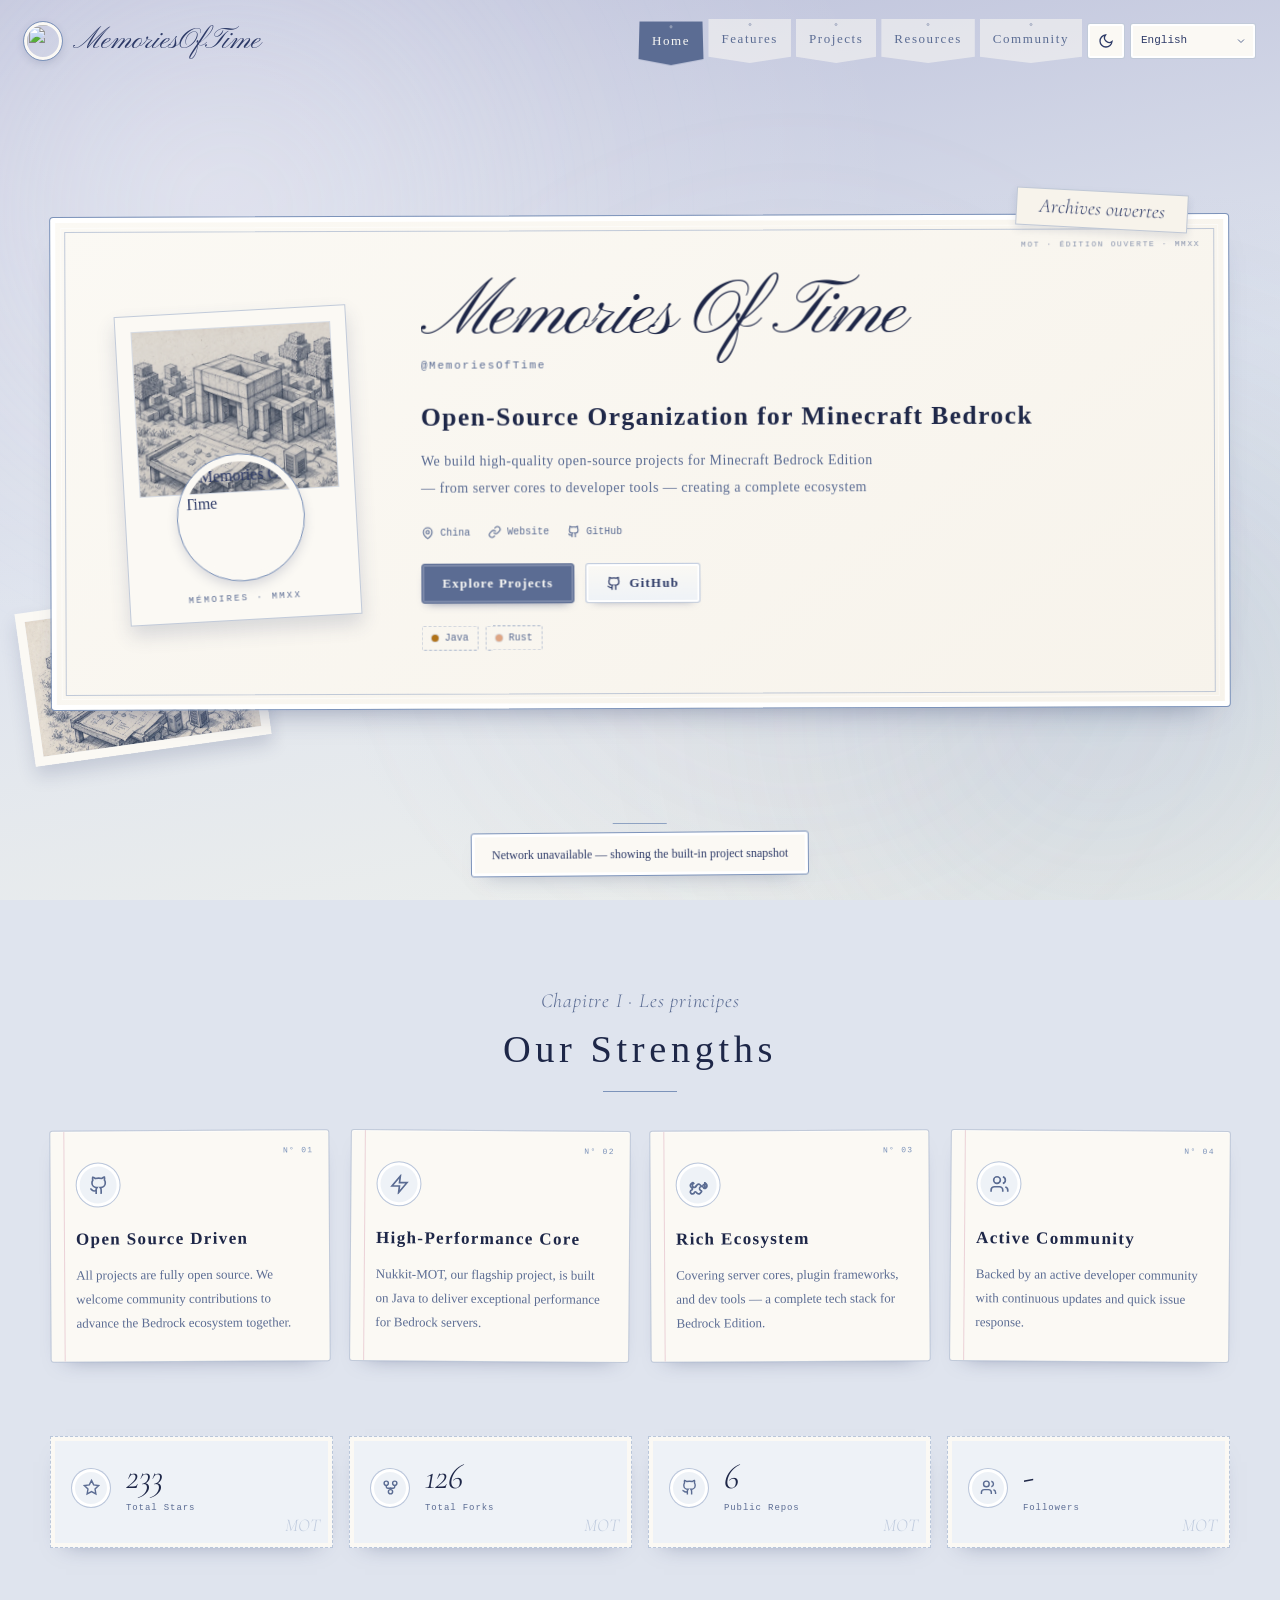
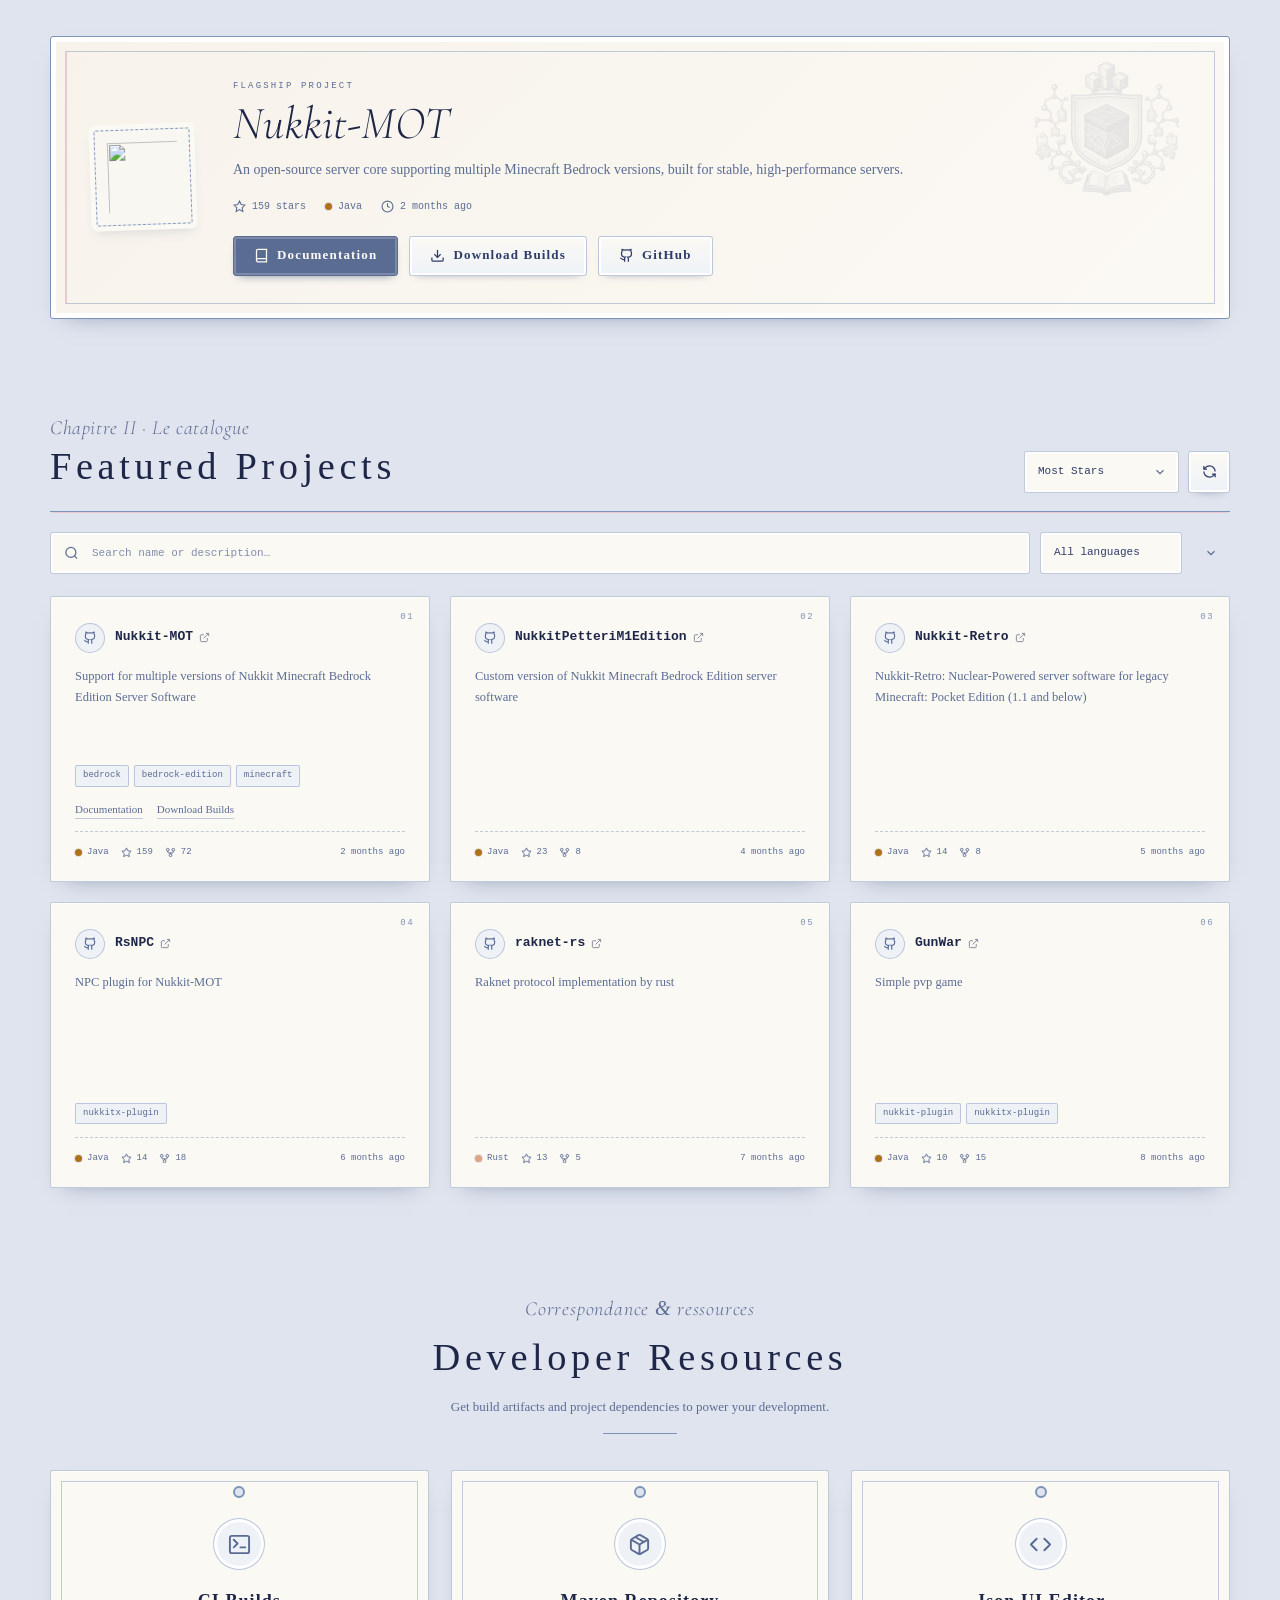
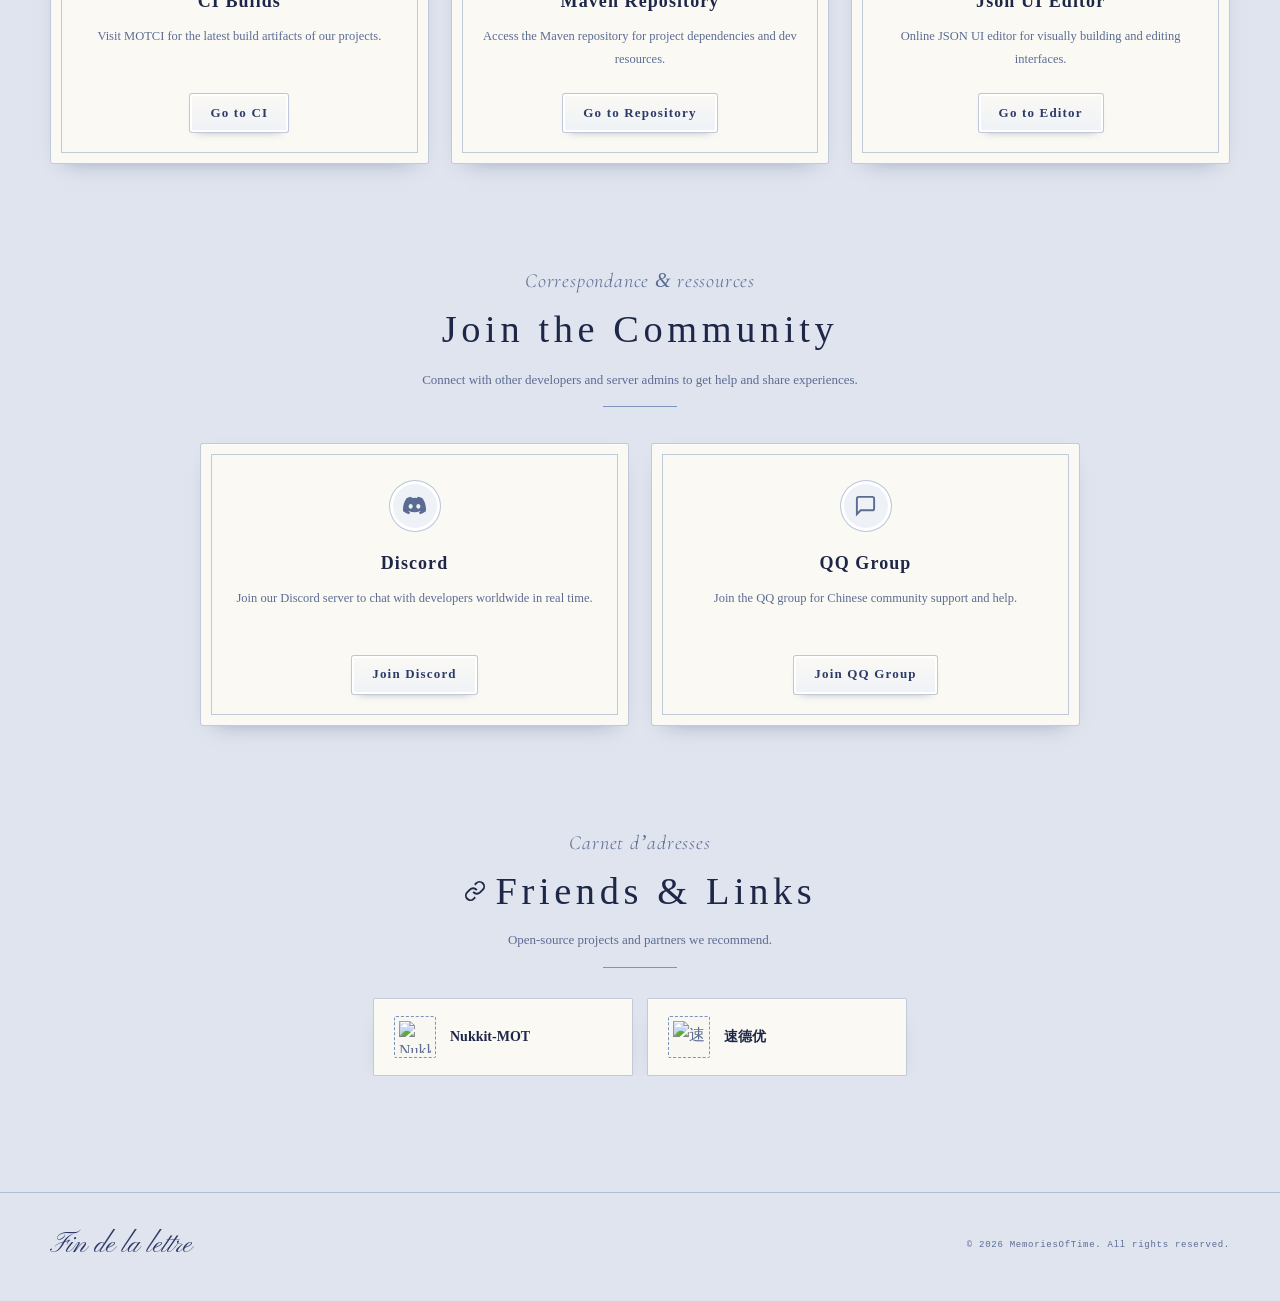
==== commit c2a9b6cc: "feat: redesign site with paper archive theme and envelope opening animation" ====
--- a/index.html
+++ b/index.html
@@ -1,4 +1,9 @@
 <!DOCTYPE html>
+<!-- MemoriesOfTime · 首页「纸张档案」
+   视觉风格参考 qimingjiu 的 Trianon（https://github.com/qimingjiu/Trianon），感谢原作者。
+   base.css 定义纸张、雾蓝与明暗主题；style.css 负责吊牌导航、信笺首屏和各档案卡片。
+   i18n.js 先协商语言，app.js 再渲染导航、项目与社区；<head> 内联脚本仅提前确定主题和语言，避免首屏闪烁。
+   opening.css / opening.js 是首次访问的信封开场：同次会话改用短版，点击或 Esc 跳过。-->
 <html lang="zh-CN">
 <head>
   <meta charset="UTF-8">
@@ -42,12 +47,49 @@
   <meta name="twitter:title" content="MemoriesOfTime" data-i18n-attr="content:meta.title">
   <meta name="twitter:description" content="专注 Minecraft 基岩版生态的开源组织" data-i18n-attr="content:meta.ogDescription">
   <meta name="twitter:image" content="https://mot.dev/assets/images/og-image.png">
+  <link rel="preconnect" href="https://fonts.gstatic.com" crossorigin>
   <link rel="preconnect" href="https://api.github.com">
   <link rel="preconnect" href="https://avatars.githubusercontent.com">
   <link rel="stylesheet" href="assets/css/base.css">
   <link rel="stylesheet" href="assets/css/style.css">
+  <link rel="stylesheet" href="assets/css/opening.css">
 </head>
 <body>
+  <div class="site-opening" id="siteOpening" aria-label="MemoriesOfTime 加载动画">
+    <div class="opening-stage" aria-hidden="true">
+      <svg class="opening-guide" viewBox="0 0 1440 900" preserveAspectRatio="xMidYMid slice">
+        <line x1="-80" y1="650" x2="1520" y2="280"></line>
+        <line x1="-80" y1="663" x2="1520" y2="293"></line>
+      </svg>
+      <div class="opening-edition">MEMORIES OF TIME <b>—</b> OUVERTURE <b>N°01</b></div>
+      <div class="opening-envelope">
+        <div class="opening-envelope-back"></div>
+        <div class="opening-envelope-letter">
+          <span>MEMORIES OF TIME</span>
+          <strong>MemoriesOfTime</strong>
+          <small>OPEN SOURCE · MINECRAFT BEDROCK</small>
+        </div>
+        <div class="opening-envelope-pocket"></div>
+        <div class="opening-envelope-flap"></div>
+        <div class="opening-envelope-seal">MOT</div>
+      </div>
+      <div class="opening-registration">
+        <i></i><i></i><i></i><i></i>
+      </div>
+      <div class="opening-badge">
+        <div class="opening-face opening-face-final">
+          <span class="opening-final-kicker">MINECRAFT BEDROCK ECOSYSTEM</span>
+          <strong>MemoriesOfTime</strong>
+          <span class="opening-final-edition">N°01 · MMXX</span>
+          <i class="opening-star opening-star-left">✦</i><i class="opening-star opening-star-right">✦</i>
+        </div>
+      </div>
+      <div class="opening-caption" id="openingCaption">BIENVENUE · MEMORIES OF TIME</div>
+    </div>
+    <button class="opening-skip" type="button" aria-label="跳过开场动画" data-i18n-attr="aria-label:opening.skip">ESC · CLIC — PASSER <span data-i18n="opening.skip">跳过开场动画</span></button>
+  </div>
+  <noscript><style>.site-opening{display:none}</style></noscript>
+
   <div class="bg-decoration" aria-hidden="true">
     <div class="aurora-band ab-1"></div>
     <div class="aurora-band ab-2"></div>
@@ -72,6 +114,7 @@
 
   <script src="assets/js/i18n.js" defer></script>
   <script src="assets/js/app.js" defer></script>
+  <script src="assets/js/opening.js" defer></script>
   <script>
     window.va = window.va || function () { (window.vaq = window.vaq || []).push(arguments); };
   </script>
--- a/assets/css/base.css
+++ b/assets/css/base.css
@@ -1,111 +1,179 @@
 /* ===========================
-   Base — shared across pages
+   Base — Trianon paper system
    =========================== */
+
+@font-face {
+  font-family: "MOT Pinyon";
+  src:
+    url("https://fonts.gstatic.com/s/pinyonscript/v24/6xKpdSJbL9-e9LuoeQiDRQR8WOXaOqTimDc.woff2") format("woff2"),
+    url("../fonts/pinyon.woff2") format("woff2");
+  font-style: normal;
+  font-weight: 400;
+  font-display: swap;
+}
+
+@font-face {
+  font-family: "MOT Cormorant";
+  src:
+    url("https://fonts.gstatic.com/s/cormorantgaramond/v21/co3smX5slCNuHLi8bLeY9MK7whWMhyjYrGFEsdtdc62E6zd5rDD-iNM8A_6pUKz9.woff2") format("woff2"),
+    url("../fonts/cormorant-italic.woff2") format("woff2");
+  font-style: italic;
+  font-weight: 300;
+  font-display: swap;
+}
 
 :root {
   color-scheme: light;
-  --background: #ffffff;
-  --foreground: #0a0a0a;
-  --card: rgba(255, 255, 255, 0.72);
-  --primary: #171717;
-  --primary-foreground: #fafafa;
-  --secondary: #f5f5f5;
-  --muted: #f5f5f5;
-  --muted-foreground: #626262;
-  --border: rgba(229, 229, 229, 0.8);
-  --radius: 16px;
-  --glass-blur: 16px;
-  --glass-bg: rgba(255, 255, 255, 0.68);
-  --glass-border: rgba(255, 255, 255, 0.6);
-  --glass-shadow: 0 8px 32px rgba(0, 0, 0, 0.08);
+  --background: #dfe4ee;
+  --foreground: #2e3b68;
+  --card: #fbf9f4;
+  --primary: #5b6c93;
+  --primary-foreground: #fbfaf6;
+  --secondary: #e3e9f3;
+  --muted: #edf0f4;
+  --muted-foreground: #65779a;
+  --border: rgba(124, 147, 186, 0.46);
+  --radius: 4px;
+  --paper: #fbf9f4;
+  --paper-warm: #f7f3eb;
+  --paper-cool: #eef2f7;
+  --paper-deep: #e3e9f3;
+  --ink: #2e3b68;
+  --ink-deep: #1e2748;
+  --slate: #5b6c93;
+  --fog: #7c93ba;
+  --mist: #bfc8e0;
+  --dusty: #dce3ee;
+  --inner-ring: #ffffff;
+  --lotus: #e8c9d0;
+  --gold: #b39c68;
+  --glass-bg: rgba(251, 249, 244, 0.9);
+  --glass-border: rgba(124, 147, 186, 0.42);
+  --glass-blur: 0;
+  --glass-shadow: 0 10px 22px -16px rgba(43, 56, 102, 0.55);
+  --page-gradient: linear-gradient(168deg, #b9bdd8 0%, #dfe4ee 52%, #eff1ec 100%);
+  --serif: "Noto Serif CJK SC", "Noto Serif SC", "Songti SC", "STSong", "SimSun", serif;
+  --mono: "SFMono-Regular", Consolas, "Liberation Mono", monospace;
 }
 
 :root[data-theme="dark"] {
   color-scheme: dark;
-  --background: #090b10;
-  --foreground: #fafafa;
-  --card: rgba(18, 20, 26, 0.82);
-  --primary: #fafafa;
-  --primary-foreground: #171717;
-  --secondary: #262626;
-  --muted: #171717;
-  --muted-foreground: #b8b8b8;
-  --border: rgba(255, 255, 255, 0.1);
-  --glass-bg: rgba(18, 20, 26, 0.78);
-  --glass-border: rgba(255, 255, 255, 0.12);
-  --glass-shadow: 0 8px 32px rgba(0, 0, 0, 0.3);
+  --background: #171f35;
+  --foreground: #e4e8f1;
+  --card: #232e49;
+  --primary: #bfc8e0;
+  --primary-foreground: #1e2748;
+  --secondary: #2d3956;
+  --muted: #202b45;
+  --muted-foreground: #b1bdd4;
+  --border: rgba(191, 200, 224, 0.28);
+  --paper: #232e49;
+  --paper-warm: #28334d;
+  --paper-cool: #202c47;
+  --paper-deep: #2c3855;
+  --ink: #e4e8f1;
+  --ink-deep: #f2f1eb;
+  --slate: #b1bdd4;
+  --fog: #91a3c3;
+  --mist: #596988;
+  --dusty: #34415f;
+  --inner-ring: #303c59;
+  --lotus: #8c687b;
+  --gold: #c8b27c;
+  --glass-bg: rgba(35, 46, 73, 0.94);
+  --glass-border: rgba(191, 200, 224, 0.26);
+  --glass-shadow: 0 12px 24px -16px rgba(0, 0, 0, 0.75);
+  --page-gradient: linear-gradient(168deg, #11182b 0%, #202b46 55%, #30394a 100%);
 }
 
 /* --- Reset --- */
-* { margin: 0; padding: 0; box-sizing: border-box; }
-
-/* --- Focus --- */
-/* 键盘导航统一焦点环；鼠标点击不触发 :focus-visible */
-:focus-visible {
-  outline: 2px solid #4facfe;
-  outline-offset: 2px;
-}
+*, *::before, *::after { box-sizing: border-box; }
+* { margin: 0; padding: 0; }
+
+html { min-width: 320px; }
 
 body {
-  font-family: -apple-system, BlinkMacSystemFont, 'Segoe UI', Roboto, sans-serif;
+  min-width: 320px;
+  min-height: 100vh;
+  font-family: var(--serif);
   background: var(--background);
   color: var(--foreground);
-  line-height: 1.6;
+  line-height: 1.7;
   overflow-x: hidden;
+  isolation: isolate;
   transition: background-color 0.25s, color 0.25s;
 }
 
-/* --- Background Blobs --- */
+img, svg { display: block; }
+img { max-width: 100%; }
+button, input, select, textarea { font: inherit; }
+button, a, select { -webkit-tap-highlight-color: transparent; }
+
+::selection {
+  color: var(--ink-deep);
+  background: var(--lotus);
+}
+
+:focus-visible {
+  outline: 2px solid var(--fog);
+  outline-offset: 4px;
+}
+
+/* --- Mist and paper grain --- */
 .bg-decoration {
   position: fixed;
-  top: 0; left: 0; width: 100%; height: 100%;
-  pointer-events: none;
+  inset: 0;
   z-index: -1;
   overflow: hidden;
-}
-
-.blob {
+  pointer-events: none;
+  background: var(--page-gradient);
+}
+
+.bg-decoration::before {
+  content: "";
   position: absolute;
-  border-radius: 50%;
-  filter: blur(80px);
-  opacity: 0.4;
-  animation: float 20s infinite alternate;
-}
-
-[data-theme="dark"] .blob { opacity: 0.15; }
-
-@keyframes float {
-  0% { transform: translate(0, 0) scale(1); }
-  33% { transform: translate(30px, -25px) scale(1.05); }
-  66% { transform: translate(-20px, 30px) scale(0.97); }
-  100% { transform: translate(50px, 50px) scale(1.1); }
-}
-
-/* --- Animations --- */
+  inset: 0;
+  background:
+    radial-gradient(ellipse at 15% 20%, rgba(255, 255, 255, 0.34), transparent 46%),
+    radial-gradient(ellipse at 85% 70%, rgba(124, 147, 186, 0.16), transparent 50%);
+}
+
+.bg-decoration::after {
+  content: "";
+  position: absolute;
+  inset: 0;
+  background: url("../images/paper-grain.png") repeat;
+  opacity: 0.28;
+  mix-blend-mode: soft-light;
+}
+
+[data-theme="dark"] .bg-decoration::before { opacity: 0.22; }
+[data-theme="dark"] .bg-decoration::after { opacity: 0.16; }
+
+/* --- Paper entrance --- */
 @keyframes fadeInUp {
-  from { opacity: 0; transform: translateY(30px); }
-  to { opacity: 1; transform: translateY(0); }
+  from { opacity: 0; transform: translateY(18px) rotate(0.6deg); }
+  to { opacity: 1; transform: translateY(0) rotate(0); }
 }
 
 .anim-item {
   opacity: 0;
-  animation: fadeInUp 0.6s cubic-bezier(0.16, 1, 0.3, 1) forwards;
-}
-
-/* --- Scroll Animations --- */
+  animation: fadeInUp 0.62s cubic-bezier(0.16, 1, 0.3, 1) forwards;
+}
+
 .scroll-anim {
   opacity: 0;
-  transform: translateY(30px);
-  transition: opacity 0.5s cubic-bezier(0.16, 1, 0.3, 1),
-              transform 0.5s cubic-bezier(0.16, 1, 0.3, 1),
-              filter 0.5s cubic-bezier(0.16, 1, 0.3, 1);
-}
-
-/* 入场变体：覆盖初始 transform / filter，.visible 统一归位 */
-.scroll-anim.scale { transform: scale(0.94); }
-.scroll-anim.left  { transform: translateX(-30px); }
-.scroll-anim.right { transform: translateX(30px); }
-.scroll-anim.blur  { transform: none; filter: blur(10px); }
+  transform: translateY(24px) rotate(0.35deg);
+  transition:
+    opacity 0.55s cubic-bezier(0.16, 1, 0.3, 1),
+    transform 0.55s cubic-bezier(0.16, 1, 0.3, 1),
+    filter 0.55s cubic-bezier(0.16, 1, 0.3, 1);
+}
+
+.scroll-anim.scale { transform: scale(0.97) rotate(-0.5deg); }
+.scroll-anim.left { transform: translateX(-24px) rotate(-0.7deg); }
+.scroll-anim.right { transform: translateX(24px) rotate(0.7deg); }
+.scroll-anim.blur { transform: none; filter: blur(6px); }
 
 .scroll-anim.visible {
   opacity: 1;
@@ -113,29 +181,34 @@
   filter: none;
 }
 
-/* --- Reduced Motion --- */
 @media (prefers-reduced-motion: reduce) {
+  html { scroll-behavior: auto; }
   *, *::before, *::after {
     animation-duration: 0.01ms !important;
     animation-iteration-count: 1 !important;
     transition-duration: 0.01ms !important;
   }
-  .anim-item { opacity: 1; }
-  .scroll-anim { opacity: 1; transform: none; filter: none; }
+  .anim-item, .scroll-anim {
+    opacity: 1;
+    transform: none;
+    filter: none;
+  }
 }
 
 /* --- Layout --- */
 .container {
-  max-width: 1200px;
+  width: min(1180px, calc(100% - 48px));
   margin: 0 auto;
-  padding: 0 20px;
-}
-
-/* --- Glass Panel --- */
+}
+
+/* Kept as the shared component hook; visually this is paper, not glass. */
 .glass-panel {
-  background: var(--card);
-  backdrop-filter: blur(var(--glass-blur));
-  -webkit-backdrop-filter: blur(var(--glass-blur));
+  color: var(--ink);
+  background: var(--paper);
   border: 1px solid var(--border);
-  box-shadow: 0 4px 30px rgba(0, 0, 0, 0.05);
-}
+  box-shadow: var(--glass-shadow), inset 0 1px 0 rgba(255, 255, 255, 0.5);
+}
+
+[data-theme="dark"] .glass-panel {
+  box-shadow: var(--glass-shadow), inset 0 1px 0 rgba(255, 255, 255, 0.04);
+}
--- a/assets/css/style.css
+++ b/assets/css/style.css
@@ -1,1115 +1,1417 @@
 /* ===================================
-   Main page styles — index.html only
+   Main page — a Trianon paper archive
    =================================== */
 
 html { scroll-behavior: smooth; }
-
-/* 减少动态偏好下禁用平滑滚动 */
-@media (prefers-reduced-motion: reduce) {
-  html { scroll-behavior: auto; }
-}
-
-section[id] { scroll-margin-top: 70px; }
-
-/* --- Aurora bands (main page background) --- */
+section[id] { scroll-margin-top: 96px; }
+
+/* --- Quiet monochrome fog --- */
 .aurora-band {
   position: absolute;
-  width: 80vw; height: 80vw;
+  width: 72vw;
+  height: 72vw;
   border-radius: 50%;
-  filter: blur(70px);
-  opacity: 0.5;
-  /* 提示合成器提升为独立图层，避免动画每帧重绘背景 */
+  filter: blur(90px);
+  opacity: 0.25;
   will-change: transform;
 }
 
 .ab-1 {
-  top: -20%; left: -10%;
-  background: radial-gradient(circle at 40% 40%, #4facfe, transparent 60%);
-  animation: drift1 18s ease-in-out infinite;
+  top: -28%;
+  left: -18%;
+  background: radial-gradient(circle, rgba(248, 250, 253, 0.9), transparent 64%);
+  animation: fogDrift 24s ease-in-out infinite alternate;
 }
 
 .ab-2 {
-  bottom: -25%; right: -15%;
-  background: radial-gradient(circle at 50% 50%, #43e97b, transparent 60%);
-  animation: drift2 22s ease-in-out infinite;
+  right: -22%;
+  bottom: -30%;
+  background: radial-gradient(circle, rgba(124, 147, 186, 0.55), transparent 66%);
+  animation: fogDrift 30s ease-in-out -8s infinite alternate-reverse;
 }
 
 .ab-3 {
-  top: 20%; right: 10%;
-  background: radial-gradient(circle at 50% 50%, #a18cd1, transparent 60%);
-  animation: drift3 26s ease-in-out infinite;
-}
-
-.ab-4 {
-  bottom: 5%; left: 15%;
-  background: radial-gradient(circle at 50% 50%, #fa709a, transparent 60%);
-  animation: drift1 30s ease-in-out infinite reverse;
-}
-
-/* 移动端 GPU 合成压力较大，仅保留两条光带 */
-@media (max-width: 767px) {
-  .ab-3, .ab-4 { display: none; }
-}
-
-@keyframes drift1 {
-  0%, 100% { transform: translate(0, 0) scale(1); }
-  50%      { transform: translate(8vw, 6vh) scale(1.15); }
-}
-@keyframes drift2 {
-  0%, 100% { transform: translate(0, 0) scale(1.1); }
-  50%      { transform: translate(-7vw, -5vh) scale(0.95); }
-}
-@keyframes drift3 {
-  0%, 100% { transform: translate(0, 0) scale(0.95); }
-  50%      { transform: translate(-5vw, 8vh) scale(1.2); }
-}
-
-.bg-decoration::after {
-  content: '';
-  position: absolute;
-  inset: 0;
-  background: rgba(9, 11, 16, 0.38);
-}
-
-[data-theme="light"] .bg-decoration::after { background: rgba(255, 255, 255, 0.28); }
-[data-theme="dark"] .aurora-band { opacity: 0.22; }
-
-/* --- Navbar --- */
+  top: 12%;
+  right: 2%;
+  background: radial-gradient(circle, rgba(232, 201, 208, 0.3), transparent 66%);
+  animation: fogDrift 34s ease-in-out -14s infinite alternate;
+}
+
+.ab-4 { display: none; }
+
+@keyframes fogDrift {
+  from { transform: translate3d(-2vw, -1vh, 0) scale(0.96); }
+  to { transform: translate3d(5vw, 4vh, 0) scale(1.08); }
+}
+
+/* --- Hanging-tag navigation --- */
 .navbar {
   position: fixed;
-  top: 0; left: 0; right: 0;
+  inset: 0 0 auto;
   z-index: 1000;
-  padding: 0 20px;
-  height: 60px;
-  display: flex;
-  align-items: center;
-  justify-content: center;
-  transition: background 0.3s, border-color 0.3s, box-shadow 0.3s;
+  height: 82px;
+  padding: 0 24px;
+  color: var(--ink);
+  transition: background 0.25s, border-color 0.25s, box-shadow 0.25s;
 }
 
 .navbar.scrolled {
   background: var(--glass-bg);
-  backdrop-filter: blur(20px) saturate(180%);
-  -webkit-backdrop-filter: blur(20px) saturate(180%);
-  border-bottom: 1px solid var(--glass-border);
-  box-shadow: var(--glass-shadow);
+  border-bottom: 1px solid var(--border);
+  box-shadow: 0 8px 18px -16px rgba(43, 56, 102, 0.8);
 }
 
 .navbar-inner {
-  max-width: 1200px;
-  width: 100%;
+  width: min(1240px, 100%);
+  height: 82px;
+  margin: 0 auto;
   display: flex;
   align-items: center;
   justify-content: space-between;
+  gap: 24px;
 }
 
 .navbar-brand {
-  display: flex;
-  align-items: center;
-  gap: 10px;
+  display: inline-flex;
+  align-items: center;
+  gap: 11px;
+  flex-shrink: 0;
+  color: var(--ink);
   text-decoration: none;
-  color: var(--foreground);
-  font-weight: 700;
-  font-size: 1.1rem;
 }
 
 .navbar-brand img {
-  width: 32px;
-  height: 32px;
+  width: 38px;
+  height: 38px;
+  border: 3px solid var(--paper);
   border-radius: 50%;
+  outline: 1px solid var(--fog);
+  box-shadow: 0 3px 8px rgba(43, 56, 102, 0.18);
+}
+
+.navbar-brand span {
+  font-family: "MOT Pinyon", "Snell Roundhand", cursive;
+  font-size: 30px;
+  line-height: 1;
+  white-space: nowrap;
 }
 
 .navbar-links {
   display: flex;
   align-items: center;
-  gap: 24px;
-}
-
-.navbar-links a {
-  color: var(--muted-foreground);
+  justify-content: flex-end;
+  gap: 5px;
+}
+
+.navbar-links > a {
+  position: relative;
+  min-height: 42px;
+  padding: 9px 13px 13px;
+  display: inline-flex;
+  align-items: center;
+  justify-content: center;
+  color: var(--slate);
+  background: rgba(251, 249, 244, 0.54);
+  clip-path: polygon(0 0, 100% 0, 100% 86%, 50% 100%, 0 86%);
   text-decoration: none;
-  font-size: 0.9rem;
-  font-weight: 500;
-  position: relative;
-  transition: color 0.2s;
-}
-
-.navbar-links a::after {
-  content: '';
-  position: absolute;
-  left: 0; bottom: -4px;
-  width: 100%; height: 2px;
-  border-radius: 1px;
-  background: var(--foreground);
-  transform: scaleX(0);
-  transform-origin: left; /* RTL 覆盖见文末 */
-  transition: transform 0.25s cubic-bezier(0.16, 1, 0.3, 1);
-}
-
-.navbar-links a:hover {
-  color: var(--foreground);
-}
-
-.navbar-links a.active {
-  color: var(--foreground);
-}
-
-.navbar-links a:hover::after,
-.navbar-links a.active::after {
-  transform: scaleX(1);
-}
-
-.lang-switch {
-  position: relative;
-  display: inline-flex;
-  align-items: center;
-}
+  font-size: 13px;
+  letter-spacing: 0.12em;
+  white-space: nowrap;
+  transition: color 0.2s, background 0.2s, transform 0.25s;
+}
+
+[data-theme="dark"] .navbar-links > a { background: rgba(35, 46, 73, 0.66); }
+
+.navbar-links > a::after {
+  content: "";
+  position: absolute;
+  top: 4px;
+  left: 50%;
+  width: 3px;
+  height: 3px;
+  border: 1px solid currentColor;
+  border-radius: 50%;
+  opacity: 0.45;
+  transform: translateX(-50%);
+}
+
+.navbar-links > a:hover {
+  color: var(--ink-deep);
+  background: var(--paper);
+  transform: translateY(2px) rotate(-1deg);
+}
+
+.navbar-links > a.active {
+  color: var(--primary-foreground);
+  background: var(--primary);
+  transform: perspective(170px) rotateX(8deg) translateY(2px);
+}
+
+.lang-switch { position: relative; display: inline-flex; align-items: center; }
 
 .lang-select,
-.theme-toggle {
-  min-height: 34px;
-  border-radius: 8px;
+.theme-toggle,
+.menu-toggle {
+  min-height: 36px;
   border: 1px solid var(--border);
-  background: transparent;
-  color: var(--foreground);
-  font: inherit;
-  font-size: 0.85rem;
-  font-weight: 500;
+  border-radius: 3px;
+  color: var(--ink);
+  background: var(--paper);
+  box-shadow: inset 0 0 0 2px var(--inner-ring);
   cursor: pointer;
-  transition: background 0.2s, border-color 0.2s;
-}
-
-/* 原生 select 承担可访问性，箭头由相邻 span 绘制 */
+  transition: transform 0.2s, border-color 0.2s, background 0.2s;
+}
+
 .lang-select {
   appearance: none;
   -webkit-appearance: none;
-  padding: 4px 26px 4px 10px;
+  max-width: 126px;
+  padding: 5px 28px 5px 10px;
+  font-family: var(--mono);
+  font-size: 11px;
   line-height: 1.4;
 }
 
 .lang-select-arrow {
   position: absolute;
-  right: 8px;
+  right: 9px;
   top: 50%;
-  transform: translateY(-50%);
-  display: inline-flex;
   width: 12px;
   height: 12px;
-  color: var(--muted-foreground);
+  color: var(--slate);
   pointer-events: none;
-}
-
-.lang-select-arrow svg { width: 12px; height: 12px; display: block; }
+  transform: translateY(-50%);
+}
+
+.lang-select-arrow svg { width: 12px; height: 12px; }
 
 .theme-toggle {
-  width: 36px;
-  padding: 4px;
+  width: 38px;
+  padding: 7px;
   display: inline-flex;
   align-items: center;
   justify-content: center;
 }
 
-.theme-toggle svg { width: 17px; height: 17px; }
-
-.lang-select:hover,
-.theme-toggle:hover {
-  background: var(--glass-bg);
-  border-color: var(--muted-foreground);
-}
+.theme-toggle svg { width: 16px; height: 16px; }
+.lang-select:hover, .theme-toggle:hover { border-color: var(--fog); transform: translateY(-1px); }
+.lang-select option { color: var(--ink); background: var(--paper); }
 
 .menu-toggle {
   display: none;
-  background: none;
-  border: none;
-  color: var(--foreground);
-  cursor: pointer;
-  padding: 4px;
-}
-
-.menu-toggle svg {
-  width: 24px;
-  height: 24px;
-}
-
-/* --- Scroll Progress --- */
+  width: 42px;
+  padding: 8px;
+  align-items: center;
+  justify-content: center;
+}
+
+.menu-toggle svg { width: 22px; height: 22px; }
+
 .scroll-progress {
-  position: fixed;
-  top: 60px;
+  position: absolute;
   left: 0;
+  bottom: -1px;
+  width: 100%;
   height: 2px;
-  width: 100%;
+  background: var(--fog);
   transform: scaleX(0);
-  transform-origin: left; /* RTL 覆盖见文末 */
-  background: linear-gradient(90deg, #4facfe, #a18cd1, #fa709a);
-  z-index: 1001;
+  transform-origin: left;
   pointer-events: none;
 }
 
-/* --- Hero --- */
+/* --- Hero: a letter, an archive card and a postage stamp --- */
 .hero {
+  position: relative;
   min-height: 100vh;
   min-height: 100svh;
+  padding: 132px 0 108px;
   display: flex;
   align-items: center;
+}
+
+.hero .container { position: relative; min-width: 0; }
+
+.hero .container::before {
+  content: "";
+  position: absolute;
+  z-index: 0;
+  left: -26px;
+  bottom: -42px;
+  width: 238px;
+  height: 154px;
+  border: 9px solid var(--paper);
+  background: url("../images/archive-gallery.webp") center / cover;
+  box-shadow: 0 10px 18px rgba(43, 56, 102, 0.17);
+  transform: rotate(-8deg);
+}
+
+.hero .container::after {
+  content: "Archives ouvertes";
+  position: absolute;
+  z-index: 3;
+  top: -24px;
+  right: 42px;
+  padding: 7px 22px 9px;
+  color: var(--ink);
+  background: var(--paper-warm);
+  border: 1px solid var(--border);
+  box-shadow: 0 4px 8px rgba(43, 56, 102, 0.12);
+  font-family: "MOT Cormorant", Georgia, serif;
+  font-style: italic;
+  font-size: 20px;
+  line-height: 1;
+  transform: rotate(3deg);
+}
+
+.hero-content {
+  position: relative;
+  z-index: 1;
+  width: 100%;
+  padding: 62px 64px 58px;
+  display: grid;
+  grid-template-columns: 246px minmax(0, 1fr);
+  align-items: center;
+  gap: 60px;
+  color: var(--ink);
+  background: linear-gradient(145deg, var(--paper) 0%, var(--paper-warm) 100%);
+  border: 1.6px solid var(--fog);
+  border-radius: 4px;
+  box-shadow:
+    inset 0 0 0 5px var(--inner-ring),
+    0 18px 34px -24px rgba(43, 56, 102, 0.62);
+  transform: rotate(-0.2deg);
+}
+
+.hero-content::before {
+  content: "";
+  position: absolute;
+  inset: 14px;
+  border: 1px solid var(--border);
+  outline: 1px solid rgba(255, 255, 255, 0.48);
+  outline-offset: 3px;
+  pointer-events: none;
+}
+
+.hero-content::after {
+  content: "MOT · ÉDITION OUVERTE · MMXX";
+  position: absolute;
+  top: 23px;
+  right: 28px;
+  color: var(--slate);
+  font-family: var(--mono);
+  font-size: 8px;
+  letter-spacing: 0.2em;
+  opacity: 0.72;
+}
+
+@keyframes stampIn {
+  from { opacity: 0; transform: translateY(20px) rotate(-9deg) scale(1.04); }
+  to { opacity: 1; transform: translateY(0) rotate(-3deg) scale(1); }
+}
+
+.avatar-wrapper {
+  position: relative;
+  width: 232px;
+  height: 310px;
+  justify-self: center;
+  background: var(--paper);
+  border: 1px solid var(--border);
+  box-shadow: 0 10px 18px rgba(43, 56, 102, 0.16);
+  transform: rotate(-3deg);
+}
+
+.avatar-wrapper.anim-item { animation: stampIn 0.72s 0.08s cubic-bezier(0.16, 1, 0.3, 1) forwards; }
+
+.avatar-wrapper::before {
+  content: "";
+  position: absolute;
+  inset: 15px 15px auto;
+  height: 166px;
+  border: 1px solid var(--dusty);
+  background: url("../images/archive-gallery.webp") center / cover;
+  filter: saturate(0.78) contrast(0.92);
+}
+
+.avatar-wrapper::after {
+  content: "MÉMOIRES · MMXX";
+  position: absolute;
+  left: 0;
+  right: 0;
+  bottom: 13px;
+  color: var(--slate);
+  text-align: center;
+  font-family: var(--mono);
+  font-size: 9px;
+  letter-spacing: 0.24em;
+}
+
+.avatar {
+  position: absolute;
+  left: 50%;
+  bottom: 39px;
+  width: 126px;
+  height: 126px;
+  border: 7px solid var(--paper);
+  border-radius: 50%;
+  outline: 1px solid var(--fog);
+  box-shadow: 0 5px 12px rgba(43, 56, 102, 0.18);
+  transform: translateX(-50%);
+  transition: transform 0.28s, box-shadow 0.28s;
+}
+
+.avatar-wrapper:hover .avatar {
+  box-shadow: 0 8px 16px rgba(43, 56, 102, 0.22);
+  transform: translateX(-50%) scale(1.035) rotate(2deg);
+}
+
+.hero-info { position: relative; z-index: 1; min-width: 0; }
+
+.hero-name,
+.hero-name.anim-item {
+  margin-bottom: 3px;
+  color: var(--ink-deep);
+  font-family: "MOT Pinyon", "Snell Roundhand", cursive;
+  font-size: clamp(62px, 6vw, 88px);
+  font-weight: 400;
+  letter-spacing: -0.025em;
+  line-height: 0.98;
+  text-wrap: balance;
+  animation: fadeInUp 0.64s 0.15s cubic-bezier(0.16, 1, 0.3, 1) forwards;
+}
+
+.hero-username {
+  margin-bottom: 23px;
+  color: var(--slate);
+  font-family: var(--mono);
+  font-size: 11px;
+  font-weight: 400;
+  letter-spacing: 0.16em;
+}
+
+.hero-slogan {
+  max-width: 660px;
+  margin-bottom: 12px;
+  color: var(--ink-deep);
+  font-size: clamp(20px, 2vw, 27px);
+  font-weight: 600;
+  letter-spacing: 0.055em;
+  line-height: 1.48;
+  text-wrap: balance;
+}
+
+.hero-slogan-sub {
+  max-width: 620px;
+  margin-bottom: 22px;
+  color: var(--slate);
+  font-size: 14px;
+  line-height: 1.9;
+  letter-spacing: 0.035em;
+  text-wrap: balance;
+}
+
+.hero-meta {
+  margin-bottom: 22px;
+  display: flex;
+  flex-wrap: wrap;
+  gap: 9px 18px;
+  color: var(--slate);
+  font-family: var(--mono);
+  font-size: 10px;
+}
+
+.hero-meta a, .hero-meta span {
+  display: inline-flex;
+  align-items: center;
+  gap: 6px;
+  color: inherit;
+  text-decoration: none;
+}
+
+.hero-meta a { border-bottom: 1px solid transparent; }
+.hero-meta a:hover { color: var(--ink); border-bottom-color: var(--fog); }
+.hero-meta svg { width: 13px; height: 13px; }
+
+.hero-cta, .flagship-actions {
+  display: flex;
+  flex-wrap: wrap;
+  gap: 11px;
+}
+
+.hero-cta { margin-bottom: 22px; }
+
+.btn-primary,
+.btn-secondary-outline,
+.btn {
+  min-height: 40px;
+  padding: 10px 20px;
+  display: inline-flex;
+  align-items: center;
   justify-content: center;
-  position: relative;
-  padding: 76px 0 88px;
-}
-
-.hero-content {
+  gap: 8px;
+  border-radius: 3px;
+  text-decoration: none;
+  font-size: 13px;
+  font-weight: 600;
+  letter-spacing: 0.09em;
+  line-height: 1.3;
+  white-space: nowrap;
+  cursor: pointer;
+  transition: transform 0.2s, box-shadow 0.2s, background 0.2s, border-color 0.2s;
+}
+
+.btn-primary {
+  color: var(--primary-foreground);
+  background: linear-gradient(180deg, var(--slate), var(--primary));
+  border: 1px solid var(--primary);
+  box-shadow: inset 0 0 0 2px rgba(255, 255, 255, 0.2), 0 5px 10px -6px rgba(43, 56, 102, 0.65);
+}
+
+.btn-secondary-outline,
+.btn {
+  color: var(--ink);
+  background: linear-gradient(180deg, var(--paper), var(--paper-cool));
+  border: 1px solid var(--border);
+  box-shadow: inset 0 0 0 2px var(--inner-ring), 0 5px 10px -8px rgba(43, 56, 102, 0.6);
+}
+
+.btn-primary:hover,
+.btn-secondary-outline:hover,
+.btn:hover {
+  transform: translateY(-1px) rotate(-0.3deg);
+  box-shadow: inset 0 0 0 2px var(--inner-ring), 0 8px 14px -10px rgba(43, 56, 102, 0.75);
+}
+
+.btn-primary:active,
+.btn-secondary-outline:active,
+.btn:active { transform: translateY(1px); }
+
+.btn-primary svg, .btn-secondary-outline svg, .btn svg {
+  width: 15px;
+  height: 15px;
+  flex-shrink: 0;
+}
+
+.languages { display: flex; flex-wrap: wrap; gap: 7px; }
+
+.language-badge {
+  padding: 3px 9px;
+  display: inline-flex;
+  align-items: center;
+  gap: 6px;
+  color: var(--slate);
+  background: transparent;
+  border: 1px dashed var(--border);
+  border-radius: 2px;
+  box-shadow: none;
+  font-family: var(--mono);
+  font-size: 10px;
+}
+
+.repo-lang-dot {
+  width: 7px;
+  height: 7px;
+  flex-shrink: 0;
+  border-radius: 50%;
+  box-shadow: 0 0 0 1px rgba(46, 59, 104, 0.12);
+}
+
+.scroll-indicator {
+  position: absolute;
+  left: 50%;
+  bottom: 26px;
+  padding: 8px 16px;
+  color: var(--slate);
+  background: transparent;
+  border: 0;
+  font-family: var(--mono);
+  font-size: 9px;
+  letter-spacing: 0.14em;
+  cursor: pointer;
+  opacity: 0;
+  transform: translateX(-50%);
+  animation: indicatorIn 0.6s 1s forwards;
+}
+
+@keyframes indicatorIn { to { opacity: 0.82; } }
+.scroll-indicator.hidden { opacity: 0 !important; pointer-events: none; }
+
+.scroll-content {
   display: flex;
   flex-direction: column;
   align-items: center;
-  gap: 20px;
-  text-align: center;
-  width: 100%;
-}
-
-.hero-slogan,
-.hero-slogan-sub { text-wrap: balance; }
-
-.avatar-wrapper {
-  position: relative;
-  animation-delay: 0.1s;
-}
-
-.avatar {
-  width: 110px;
-  height: 110px;
-  border-radius: 50%;
-  border: 3px solid rgba(255,255,255,0.8);
-  box-shadow: 0 10px 30px rgba(0,0,0,0.1);
-  transition: transform 0.3s;
+  gap: 4px;
+  animation: paperBounce 2.4s 1.6s infinite;
+}
+
+.scroll-content::before {
+  content: "";
+  width: 54px;
+  margin-bottom: 3px;
+  border-top: 1px solid var(--fog);
+}
+
+.scroll-indicator svg { width: 16px; height: 16px; }
+@keyframes paperBounce { 0%, 100% { transform: translateY(0); } 50% { transform: translateY(5px); } }
+
+/* --- Shared editorial headings --- */
+.features-header,
+.community-header,
+.friend-links-header { position: relative; text-align: center; }
+
+.features-header::before,
+.community-header::before,
+.friend-links-header::before {
   display: block;
-}
-
-.avatar-wrapper:hover .avatar { transform: scale(1.05) rotate(3deg); }
-
-.hero-info { flex: 1; width: 100%; }
-
-.hero-name {
-  font-size: 2rem;
-  font-weight: 800;
-  letter-spacing: -0.03em;
-  margin-bottom: 4px;
-  background: linear-gradient(120deg, var(--foreground) 0%, var(--muted-foreground) 50%, var(--foreground) 100%);
-  background-size: 200% auto;
-  -webkit-background-clip: text;
-  -webkit-text-fill-color: transparent;
-}
-
-/* 与 .anim-item 的 fadeInUp 合并声明，避免 animation 属性互相覆盖 */
-/* gradientFlow 限 2 次：background-position 动画会持续触发重绘，播完即静止 */
-.hero-name.anim-item {
-  animation: fadeInUp 0.6s cubic-bezier(0.16, 1, 0.3, 1) forwards,
-             gradientFlow 8s ease-in-out 1s 2;
-}
-
-@keyframes gradientFlow {
-  0%, 100% { background-position: 0% center; }
-  50% { background-position: 100% center; }
-}
-
-.hero-username {
-  font-size: 1rem;
-  color: var(--muted-foreground);
-  margin-bottom: 12px;
-}
-
-.hero-slogan {
-  font-size: 1.25rem;
-  font-weight: 600;
-  margin-bottom: 8px;
-  color: var(--foreground);
-}
-
-.hero-slogan-sub {
-  font-size: 0.9rem;
-  color: var(--muted-foreground);
-  margin-bottom: 16px;
-  line-height: 1.6;
-  max-width: 520px;
-}
-
-.hero-meta {
-  display: flex; flex-wrap: wrap; gap: 12px;
-  justify-content: center;
-  margin-bottom: 16px;
-  font-size: 0.9rem;
-}
-
-.hero-meta a, .hero-meta span {
-  color: var(--muted-foreground);
-  text-decoration: none;
-  display: inline-flex; align-items: center; gap: 6px;
-  transition: color 0.2s;
-}
-.hero-meta a:hover { color: var(--foreground); }
-.hero-meta svg { width: 14px; height: 14px; }
-
-.hero-cta {
-  display: flex;
-  gap: 12px;
-  justify-content: center;
-  margin-bottom: 16px;
-  flex-wrap: wrap;
-}
-
-/* --- CTA Buttons --- */
-.btn-primary,
-.btn-secondary-outline { white-space: nowrap; }
-
-.btn-primary svg,
-.btn-secondary-outline svg { width: 16px; height: 16px; flex-shrink: 0; }
-
-.btn-primary {
-  display: inline-flex;
-  align-items: center;
-  gap: 8px;
-  padding: 12px 24px;
-  border-radius: 12px;
-  font-size: 0.95rem;
-  font-weight: 600;
-  cursor: pointer;
-  transition: all 0.3s;
-  text-decoration: none;
-  border: none;
-  background: var(--primary);
-  color: var(--primary-foreground);
-  box-shadow: 0 4px 14px rgba(0,0,0,0.16);
-}
-
-.btn-primary:hover {
-  transform: translateY(-2px);
-  box-shadow: 0 10px 24px rgba(0,0,0,0.22);
-}
-
-.btn-secondary-outline {
-  display: inline-flex;
-  align-items: center;
-  gap: 8px;
-  padding: 12px 24px;
-  border-radius: 12px;
-  font-size: 0.95rem;
-  font-weight: 600;
-  cursor: pointer;
-  transition: all 0.3s;
-  text-decoration: none;
-  border: 1px solid var(--glass-border);
-  background: var(--glass-bg);
-  backdrop-filter: blur(12px) saturate(160%);
-  -webkit-backdrop-filter: blur(12px) saturate(160%);
-  box-shadow: 0 2px 10px rgba(0,0,0,0.12), inset 0 0.5px 0.5px rgba(255,255,255,0.45);
-  color: var(--foreground);
-}
-
-.btn-secondary-outline:hover {
-  transform: translateY(-2px);
-  box-shadow: 0 8px 22px rgba(0,0,0,0.16), inset 0 0.5px 0.5px rgba(255,255,255,0.55);
-}
-
-/* --- Language Badges --- */
-.languages { display: flex; flex-wrap: wrap; gap: 8px; justify-content: center; }
-
-.language-badge {
-  padding: 4px 12px;
-  border-radius: 9999px;
-  border: 1px solid var(--border);
-  font-size: 0.8rem;
-  background: var(--card);
-  backdrop-filter: blur(4px);
-  transition: transform 0.2s;
-  display: inline-flex;
-  align-items: center;
-  gap: 6px;
-}
-.language-badge:hover { transform: translateY(-2px); }
-
-/* --- Scroll Indicator --- */
-/* 滚动提示是 <button>，需重置浏览器默认按钮样式 */
-.scroll-indicator {
-  position: absolute;
-  bottom: 24px;
-  left: 0;
-  width: 100%;
-  text-align: center;
-  color: var(--muted-foreground);
-  font-size: 0.8rem;
-  opacity: 0;
-  animation: fadeInUp 0.8s 1s forwards;
-  transition: opacity 0.4s;
-  background: none;
-  border: none;
-  padding: 8px 0;
-  cursor: pointer;
-  font-family: inherit;
-  line-height: inherit;
-}
-
-/* 滚动后隐藏提示；!important 用于覆盖 fadeInUp forwards 保留的 opacity */
-.scroll-indicator.hidden {
-  opacity: 0 !important;
-  pointer-events: none;
-}
-
-.scroll-content {
-  display: inline-flex;
-  flex-direction: column;
-  align-items: center;
-  gap: 4px;
-  animation: bounce 2s 1.8s infinite;
-}
-
-.scroll-indicator svg { width: 20px; height: 20px; }
-
-@keyframes bounce {
-  0%, 20%, 50%, 80%, 100% { transform: translateY(0); }
-  40% { transform: translateY(-8px); }
-  60% { transform: translateY(-4px); }
-}
-
-/* --- Features --- */
-.features { padding: 48px 0; position: relative; z-index: 1; }
-
-.features-header {
-  text-align: center;
-  margin-bottom: 32px;
-}
-
-.features-title {
-  font-size: 1.25rem;
-  font-weight: 700;
-}
+  margin-bottom: 6px;
+  color: var(--slate);
+  font-family: "MOT Cormorant", Georgia, serif;
+  font-style: italic;
+  font-size: 20px;
+  letter-spacing: 0.04em;
+}
+
+.features-header::before { content: "Chapitre I · Les principes"; }
+.community-header::before { content: "Correspondance & ressources"; }
+.friend-links-header::before { content: "Carnet d’adresses"; }
+
+.features-title,
+.repos-title,
+.community-title,
+.friend-links-title {
+  color: var(--ink-deep);
+  font-size: clamp(28px, 3vw, 40px);
+  font-weight: 500;
+  letter-spacing: 0.12em;
+  line-height: 1.35;
+}
+
+.features-header::after,
+.community-header::after,
+.friend-links-header::after {
+  content: "";
+  display: block;
+  width: 74px;
+  margin: 15px auto 0;
+  border-top: 1px solid var(--fog);
+  box-shadow: 0 3px 0 -1px var(--lotus);
+}
+
+/* --- Features: indexed notes --- */
+.features { position: relative; padding: 84px 0 74px; }
+.features-header { margin-bottom: 38px; }
 
 .features-grid {
   display: grid;
-  grid-template-columns: 1fr;
-  gap: 16px;
+  grid-template-columns: repeat(4, minmax(0, 1fr));
+  gap: 20px;
+  counter-reset: feature;
 }
 
 .feature-card {
-  padding: 24px;
-  border-radius: var(--radius);
-  transition: transform 0.3s, box-shadow 0.3s;
+  position: relative;
+  min-height: 224px;
+  padding: 31px 25px 26px;
+  overflow: hidden;
+  border-radius: 3px;
+  counter-increment: feature;
+  transition: transform 0.28s, box-shadow 0.28s;
+}
+
+.feature-card:nth-child(even) { transform: rotate(0.45deg); }
+.feature-card:nth-child(odd) { transform: rotate(-0.35deg); }
+
+.feature-card::before {
+  content: "N° " counter(feature, decimal-leading-zero);
+  position: absolute;
+  top: 13px;
+  right: 15px;
+  color: var(--fog);
+  font-family: var(--mono);
+  font-size: 8px;
+  letter-spacing: 0.16em;
+}
+
+.feature-card::after {
+  content: "";
+  position: absolute;
+  top: 0;
+  bottom: 0;
+  left: 13px;
+  border-left: 1px solid var(--lotus);
+  opacity: 0.8;
 }
 
 .feature-card:hover {
-  transform: translateY(-3px);
-  box-shadow: 0 10px 20px rgba(0,0,0,0.05);
+  box-shadow: 0 14px 22px -16px rgba(43, 56, 102, 0.65);
+  transform: translateY(-4px) rotate(0);
+}
+
+.feature-icon,
+.stat-icon,
+.community-icon {
+  display: inline-flex;
+  align-items: center;
+  justify-content: center;
+  color: var(--slate);
+  background: var(--paper-cool);
+  border: 1px solid var(--border);
+  border-radius: 50%;
+  box-shadow: inset 0 0 0 3px var(--inner-ring);
 }
 
 .feature-icon {
-  padding: 10px;
-  border-radius: 10px;
-  background: rgba(255,255,255,0.4);
-  display: inline-flex;
-  margin-bottom: 12px;
-}
-
-.feature-icon svg { width: 24px; height: 24px; transition: transform 0.3s cubic-bezier(0.34, 1.56, 0.64, 1); }
-
-.feature-card:hover .feature-icon svg { transform: scale(1.15) rotate(-8deg); }
+  width: 45px;
+  height: 45px;
+  margin-bottom: 18px;
+}
+
+.feature-icon svg { width: 20px; height: 20px; }
 
 .feature-title {
-  font-size: 1rem;
+  margin-bottom: 9px;
+  color: var(--ink-deep);
+  font-size: 17px;
   font-weight: 600;
-  margin-bottom: 8px;
+  letter-spacing: 0.08em;
 }
 
 .feature-desc {
-  font-size: 0.85rem;
-  color: var(--muted-foreground);
-  line-height: 1.6;
-}
-
-/* --- Stats --- */
-.stats { padding: 32px 0; position: relative; z-index: 1; }
+  color: var(--slate);
+  font-size: 13px;
+  line-height: 1.85;
+}
+
+/* --- Statistics: four cancellation stamps --- */
+.stats { padding: 0 0 88px; }
+
 .stats-grid {
   display: grid;
-  grid-template-columns: repeat(2, 1fr);
-  gap: 12px;
+  grid-template-columns: repeat(4, minmax(0, 1fr));
+  gap: 16px;
 }
 
 .stat-card {
-  padding: 16px;
-  border-radius: var(--radius);
-  transition: transform 0.3s, box-shadow 0.3s;
-}
-.stat-card:hover { transform: translateY(-3px); box-shadow: 0 10px 20px rgba(0,0,0,0.05); }
-
-.stat-content { display: flex; flex-direction: column; align-items: flex-start; gap: 8px; }
-
-.stat-icon {
-  padding: 8px;
-  border-radius: 8px;
-  background: rgba(255,255,255,0.4);
-}
-.stat-icon svg { width: 18px; height: 18px; transition: transform 0.3s cubic-bezier(0.34, 1.56, 0.64, 1); }
-.stat-card:hover .stat-icon svg { transform: scale(1.2); }
-
-.stat-value { font-size: 1.5rem; font-weight: 700; }
-.stat-label { font-size: 0.75rem; color: var(--muted-foreground); }
-
-/* --- Repos --- */
-.repos { padding: 24px 0 64px; position: relative; z-index: 1; }
+  position: relative;
+  min-height: 112px;
+  padding: 22px 20px;
+  background: var(--paper-cool);
+  border-style: dashed;
+  box-shadow: inset 0 0 0 4px var(--paper), var(--glass-shadow);
+  transition: transform 0.25s;
+}
+
+.stat-card::after {
+  content: "MOT";
+  position: absolute;
+  right: 12px;
+  bottom: 6px;
+  color: var(--fog);
+  font-family: "MOT Cormorant", Georgia, serif;
+  font-style: italic;
+  font-size: 18px;
+  opacity: 0.42;
+}
+
+.stat-card:hover { transform: translateY(-2px) rotate(-0.4deg); }
+.stat-content { display: flex; align-items: center; gap: 15px; }
+
+.stat-icon { width: 40px; height: 40px; flex-shrink: 0; }
+.stat-icon svg { width: 17px; height: 17px; }
+
+.stat-value {
+  color: var(--ink-deep);
+  font-family: "MOT Cormorant", Georgia, serif;
+  font-style: italic;
+  font-size: 36px;
+  line-height: 1;
+}
+
+.stat-label {
+  margin-top: 6px;
+  color: var(--slate);
+  font-family: var(--mono);
+  font-size: 9px;
+  letter-spacing: 0.1em;
+}
+
+/* --- Flagship: crested invitation --- */
+.flagship { padding: 0 0 96px; }
+
+.flagship-card {
+  position: relative;
+  padding: 42px 44px;
+  display: grid;
+  grid-template-columns: 104px minmax(0, 1fr);
+  align-items: center;
+  gap: 34px;
+  overflow: hidden;
+  background: linear-gradient(135deg, var(--paper-warm), var(--paper));
+  border: 1.6px solid var(--fog);
+  border-radius: 3px;
+  box-shadow: inset 0 0 0 5px var(--inner-ring), var(--glass-shadow);
+}
+
+.flagship-card::before {
+  content: "";
+  position: absolute;
+  inset: 14px;
+  border: 1px solid var(--border);
+  border-left: 2px solid var(--lotus);
+  pointer-events: none;
+}
+
+.flagship-card::after {
+  content: "";
+  position: absolute;
+  top: 20px;
+  right: 26px;
+  width: 190px;
+  height: 140px;
+  background: url("../images/archive-crest.webp") center / contain no-repeat;
+  opacity: 0.14;
+  pointer-events: none;
+}
+
+.flagship-logo {
+  position: relative;
+  z-index: 1;
+  width: 96px;
+  height: 96px;
+  padding: 12px;
+  object-fit: contain;
+  background: #f8f7f2;
+  border: 1px dashed var(--fog);
+  border-radius: 2px;
+  box-shadow: 0 0 0 5px var(--paper), 0 7px 12px rgba(43, 56, 102, 0.14);
+  transform: rotate(-2deg);
+}
+
+.flagship-card > div { position: relative; z-index: 1; }
+
+.flagship-eyebrow {
+  margin-bottom: 4px;
+  color: var(--slate);
+  font-family: var(--mono);
+  font-size: 9px;
+  letter-spacing: 0.24em;
+  text-transform: uppercase;
+}
+
+.flagship-title {
+  margin-bottom: 8px;
+  color: var(--ink-deep);
+  font-family: "MOT Cormorant", Georgia, serif;
+  font-style: italic;
+  font-size: 46px;
+  font-weight: 300;
+  line-height: 1.1;
+}
+
+.flagship-desc {
+  max-width: 730px;
+  margin-bottom: 15px;
+  color: var(--slate);
+  font-size: 14px;
+  line-height: 1.85;
+}
+
+.flagship-meta {
+  margin-bottom: 21px;
+  display: flex;
+  flex-wrap: wrap;
+  gap: 8px 19px;
+  color: var(--slate);
+  font-family: var(--mono);
+  font-size: 10px;
+}
+
+.flagship-meta span { display: inline-flex; align-items: center; gap: 6px; }
+.flagship-meta svg { width: 13px; height: 13px; }
+
+/* --- Repository catalogue --- */
+.repos { padding: 0 0 104px; }
 
 .repos-header {
+  margin-bottom: 20px;
+  padding-bottom: 18px;
+  display: flex;
+  align-items: flex-end;
+  justify-content: space-between;
+  gap: 22px;
+  border-bottom: 1px solid var(--fog);
+  box-shadow: 0 4px 0 -3px var(--lotus);
+}
+
+.repos-title { position: relative; padding-top: 26px; }
+
+.repos-title::before {
+  content: "Chapitre II · Le catalogue";
+  position: absolute;
+  top: 0;
+  left: 0;
+  color: var(--slate);
+  font-family: "MOT Cormorant", Georgia, serif;
+  font-style: italic;
+  font-size: 20px;
+  font-weight: 300;
+  letter-spacing: 0.03em;
+  white-space: nowrap;
+}
+
+.controls-wrapper { display: flex; align-items: center; gap: 9px; }
+.select-wrapper { position: relative; display: flex; }
+
+.select,
+.search-input {
+  height: 42px;
+  color: var(--ink);
+  background: var(--paper);
+  border: 1px solid var(--border);
+  border-radius: 3px;
+  box-shadow: inset 0 0 0 2px var(--inner-ring);
+  font-family: var(--mono);
+  font-size: 11px;
+  line-height: 1.2;
+}
+
+.select {
+  appearance: none;
+  min-width: 142px;
+  padding: 9px 34px 9px 13px;
+  cursor: pointer;
+}
+
+.select option { color: var(--ink); background: var(--paper); }
+
+.select-arrow {
+  position: absolute;
+  top: 50%;
+  right: 12px;
+  width: 14px;
+  height: 14px;
+  color: var(--slate);
+  pointer-events: none;
+  transform: translateY(-50%);
+}
+
+.select-arrow svg { width: 14px; height: 14px; }
+.select:hover, .search-input:hover { border-color: var(--fog); }
+.btn-icon { width: 42px; height: 42px; padding: 0; }
+.btn.loading svg { animation: spin 0.9s linear infinite; }
+@keyframes spin { to { transform: rotate(360deg); } }
+
+.repo-filters {
+  margin-bottom: 22px;
+  display: grid;
+  grid-template-columns: minmax(0, 1fr) 190px;
+  gap: 10px;
+}
+
+.search-wrapper { position: relative; }
+.search-input { width: 100%; padding: 10px 14px 10px 41px; }
+.search-input::placeholder { color: var(--slate); opacity: 0.76; }
+
+.search-wrapper > svg {
+  position: absolute;
+  top: 50%;
+  left: 14px;
+  width: 15px;
+  height: 15px;
+  color: var(--slate);
+  pointer-events: none;
+  transform: translateY(-50%);
+}
+
+.repo-grid {
+  display: grid;
+  grid-template-columns: repeat(3, minmax(0, 1fr));
+  gap: 20px;
+  counter-reset: repo;
+}
+
+.repo-card {
+  position: relative;
+  min-width: 0;
+  min-height: 286px;
+  padding: 26px 24px 20px;
   display: flex;
   flex-direction: column;
-  gap: 12px;
-  margin-bottom: 20px;
-}
-
-.repos-title { font-size: 1.25rem; font-weight: 700; display: flex; align-items: center; gap: 8px; }
-.repos-title svg { width: 18px; height: 18px; color: var(--muted-foreground); }
-
-.controls-wrapper { display: flex; gap: 8px; width: 100%; }
-
-/* 包裹层高度跟随 select，保证箭头按 select 自身居中而不是按被拉伸的包裹层居中 */
-.select-wrapper { position: relative; flex: 1; display: flex; }
-
-.select {
-  appearance: none;
-  /* 与搜索框、图标按钮统一为 42px，行高压回 1.2 防止继承 1.6 把高度撑开 */
-  height: 42px;
-  line-height: 1.2;
-  padding: 10px 36px 10px 16px;
-  border-radius: 12px;
-  border: 1px solid var(--glass-border);
-  background: var(--glass-bg);
-  backdrop-filter: blur(20px) saturate(180%);
-  -webkit-backdrop-filter: blur(20px) saturate(180%);
-  box-shadow: var(--glass-shadow), inset 0 0.5px 0.5px rgba(255,255,255,0.2);
-  color: var(--foreground);
-  font-size: 0.9rem;
-  font-weight: 500;
-  cursor: pointer;
-  width: 100%;
-  transition: all 0.3s ease;
-}
-
-.select:hover {
-  background: rgba(255, 255, 255, 0.6);
-  border-color: rgba(255, 255, 255, 0.8);
-  transform: translateY(-1px);
-  box-shadow: var(--glass-shadow), 0 0 10px rgba(255, 255, 255, 0.2);
-}
-
-/* 不再移除 outline，键盘焦点由全局 :focus-visible 焦点环呈现 */
-.select:focus { border-color: var(--primary); }
-
-.select-arrow {
-  position: absolute;
-  right: 12px; top: 50%;
-  transform: translateY(-50%);
-  width: 16px; height: 16px;
-  pointer-events: none;
-  color: var(--muted-foreground);
-  transition: transform 0.3s;
-}
-
-/* --- Glass Button --- */
-.btn {
-  display: inline-flex; align-items: center; justify-content: center; gap: 8px;
-  padding: 10px 16px;
-  border-radius: 12px;
-  font-size: 0.9rem; font-weight: 600;
-  cursor: pointer;
-  transition: all 0.3s;
+  overflow: hidden;
+  border-radius: 2px;
+  counter-increment: repo;
+  transition: transform 0.25s, box-shadow 0.25s, border-color 0.25s;
+}
+
+.repo-card::before {
+  content: counter(repo, decimal-leading-zero);
+  position: absolute;
+  top: 13px;
+  right: 15px;
+  color: var(--fog);
+  font-family: var(--mono);
+  font-size: 9px;
+  letter-spacing: 0.16em;
+}
+
+.repo-card:hover {
+  border-color: var(--fog);
+  box-shadow: 0 14px 22px -16px rgba(43, 56, 102, 0.72);
+  transform: translateY(-4px) rotate(-0.25deg);
+}
+
+.repo-header {
+  margin-bottom: 13px;
+  padding-right: 18px;
+  display: flex;
+  align-items: center;
+  gap: 10px;
+}
+
+.repo-icon {
+  width: 30px;
+  height: 30px;
+  flex-shrink: 0;
+  display: flex;
+  align-items: center;
+  justify-content: center;
+  color: var(--slate);
+  background: var(--paper-cool);
+  border: 1px solid var(--border);
+  border-radius: 50%;
+}
+
+.repo-icon svg { width: 14px; height: 14px; }
+
+.repo-name {
+  min-width: 0;
+  display: inline-flex;
+  align-items: center;
+  gap: 6px;
+  color: var(--ink-deep);
+  font-family: var(--mono);
+  font-size: 13px;
+  font-weight: 600;
+  line-height: 1.45;
   text-decoration: none;
-  border: 1px solid var(--glass-border);
-  background: var(--glass-bg);
-  backdrop-filter: blur(20px) saturate(180%);
-  -webkit-backdrop-filter: blur(20px) saturate(180%);
-  box-shadow: 0 2px 10px rgba(0,0,0,0.12), inset 0 0.5px 0.5px rgba(255,255,255,0.4);
-  color: var(--foreground);
-}
-.btn:hover {
-  background: rgba(255, 255, 255, 0.6);
-  transform: translateY(-1px);
-  box-shadow: 0 8px 20px rgba(0,0,0,0.16), inset 0 0.5px 0.5px rgba(255,255,255,0.5);
-}
-
-.btn-icon { padding: 0; width: 42px; height: 42px; }
-.btn svg { width: 16px; height: 16px; transition: transform 0.3s; }
-
-.btn.loading svg {
-  animation: spin 1s linear infinite;
-}
-
-@keyframes spin {
-  from { transform: rotate(0deg); }
-  to { transform: rotate(360deg); }
-}
-
-/* --- Flagship Project --- */
-.flagship { padding: 24px 0 48px; position: relative; z-index: 1; }
-.flagship-card {
-  display: grid;
-  grid-template-columns: 72px minmax(0, 1fr);
-  gap: 20px;
-  padding: 24px;
-  border-radius: 24px;
-  overflow: hidden;
-  position: relative;
-}
-.flagship-card::after {
-  content: '';
-  position: absolute;
-  width: 280px;
-  height: 280px;
-  right: -100px;
-  top: -140px;
-  background: radial-gradient(circle, rgba(79, 172, 254, 0.2), transparent 68%);
-  pointer-events: none;
-}
-.flagship-logo {
-  width: 72px;
-  height: 72px;
-  object-fit: contain;
-  border-radius: 18px;
-  background: rgba(255, 255, 255, 0.88);
-  padding: 8px;
-}
-.flagship-eyebrow {
-  color: #79baff;
-  font-size: 0.75rem;
-  font-weight: 700;
-  letter-spacing: 0.12em;
-  text-transform: uppercase;
-  margin-bottom: 4px;
-}
-[data-theme="light"] .flagship-eyebrow { color: #1769aa; }
-.flagship-title { font-size: 1.65rem; line-height: 1.25; margin-bottom: 8px; }
-.flagship-desc { color: var(--muted-foreground); max-width: 720px; margin-bottom: 16px; }
-.flagship-meta { display: flex; flex-wrap: wrap; gap: 8px 16px; color: var(--muted-foreground); font-size: 0.85rem; margin-bottom: 20px; }
-.flagship-meta span { display: inline-flex; align-items: center; gap: 6px; }
-.flagship-meta svg { width: 14px; height: 14px; }
-.flagship-actions { display: flex; flex-wrap: wrap; gap: 10px; position: relative; z-index: 1; }
-
-/* --- Repo Controls & Cards --- */
-.repo-filters { display: grid; grid-template-columns: minmax(0, 1fr) minmax(130px, 0.45fr); gap: 8px; margin-bottom: 16px; }
-.repo-filters .select { width: 100%; }
-.search-wrapper { position: relative; }
-.search-input {
-  width: 100%;
-  /* 固定高度 = 下拉框高度，避免 min-height + 继承行高把输入框撑到 45px 导致同排不齐 */
-  height: 42px;
-  padding: 10px 16px 10px 40px;
-  border-radius: 12px;
-  border: 1px solid var(--glass-border);
-  background: var(--glass-bg);
-  color: var(--foreground);
-  font: inherit;
-  font-size: 0.9rem;
-  line-height: 1.2; /* 必须放在 font 简写之后，否则会被继承的 1.6 覆盖 */
-}
-.search-input::placeholder { color: var(--muted-foreground); }
-.search-wrapper > svg { position: absolute; left: 14px; top: 50%; transform: translateY(-50%); width: 16px; height: 16px; color: var(--muted-foreground); pointer-events: none; }
-.repo-grid { display: grid; grid-template-columns: 1fr; gap: 16px; }
-.repo-card {
-  padding: 20px;
-  border-radius: var(--radius);
-  display: flex;
-  flex-direction: column;
-  transition: transform 0.3s, box-shadow 0.3s, border-color 0.3s;
-}
-.repo-card:hover { transform: translateY(-3px); box-shadow: 0 10px 20px rgba(0,0,0,0.05); border-color: rgba(255,255,255,0.8); }
-.repo-header { display: flex; align-items: center; gap: 10px; margin-bottom: 10px; }
-.repo-icon { padding: 4px; border-radius: 6px; background: rgba(255,255,255,0.3); display: flex; align-items: center; justify-content: center; }
-.repo-icon svg { width: 14px; height: 14px; }
-.repo-name { font-weight: 600; font-size: 0.95rem; color: var(--foreground); text-decoration: none; display: inline-flex; align-items: center; gap: 6px; word-break: break-all; }
-.repo-name svg { width: 12px; height: 12px; opacity: 0.6; flex-shrink: 0; transition: opacity 0.2s, transform 0.2s; }
+  overflow-wrap: anywhere;
+}
+
+.repo-name svg { width: 11px; height: 11px; flex-shrink: 0; opacity: 0.55; }
 .repo-name:hover { text-decoration: underline; text-underline-offset: 4px; }
 .repo-name:hover svg { opacity: 1; }
-.repo-card:hover .repo-name svg { opacity: 1; transform: translate(2px, -2px); }
-.repo-desc { font-size: 0.85rem; color: var(--muted-foreground); flex: 1; margin-bottom: 12px; line-height: 1.5; }
-.repo-topics { display: flex; flex-wrap: wrap; gap: 6px; margin-bottom: 12px; }
-.topic { padding: 3px 8px; border-radius: 9999px; background: rgba(255,255,255,0.2); font-size: 0.7rem; font-weight: 500; }
-.repo-links { display: flex; gap: 14px; margin-bottom: 12px; }
-.repo-links a { color: var(--muted-foreground); font-size: 0.8rem; font-weight: 600; text-decoration: none; }
-.repo-links a:hover { color: var(--foreground); text-decoration: underline; text-underline-offset: 4px; }
-.repo-footer { display: flex; flex-wrap: wrap; align-items: center; gap: 6px 12px; font-size: 0.75rem; color: var(--muted-foreground); padding-top: 12px; border-top: 1px solid var(--border); margin-top: auto; }
-.repo-lang { display: flex; align-items: center; gap: 4px; }
-.repo-lang-dot { width: 8px; height: 8px; border-radius: 50%; }
-.repo-stat { display: flex; align-items: center; gap: 4px; }
-.repo-stat svg { width: 12px; height: 12px; }
+
+/* Stretch the repository link across the card without nesting the docs/download links. */
+.repo-card-link::after {
+  content: "";
+  position: absolute;
+  inset: 0;
+  z-index: 1;
+}
+
+.repo-card:has(.repo-card-link:focus-visible) {
+  outline: 2px solid var(--fog);
+  outline-offset: 4px;
+}
+
+.repo-desc {
+  flex: 1;
+  margin-bottom: 13px;
+  color: var(--slate);
+  font-size: 12.5px;
+  line-height: 1.75;
+}
+
+.repo-topics { margin-bottom: 13px; display: flex; flex-wrap: wrap; gap: 5px; }
+
+.topic {
+  padding: 2px 7px;
+  color: var(--slate);
+  background: var(--paper-cool);
+  border: 1px solid var(--border);
+  border-radius: 2px;
+  font-family: var(--mono);
+  font-size: 9px;
+}
+
+.repo-links { position: relative; z-index: 2; margin-bottom: 12px; display: flex; flex-wrap: wrap; gap: 14px; }
+.repo-links a {
+  color: var(--slate);
+  font-size: 11px;
+  text-decoration: none;
+  border-bottom: 1px solid var(--border);
+}
+.repo-links a:hover { color: var(--ink); border-bottom-color: var(--ink); }
+
+.repo-footer {
+  margin-top: auto;
+  padding-top: 13px;
+  display: flex;
+  flex-wrap: wrap;
+  align-items: center;
+  gap: 7px 12px;
+  color: var(--slate);
+  border-top: 1px dashed var(--border);
+  font-family: var(--mono);
+  font-size: 9px;
+}
+
+.repo-lang, .repo-stat { display: inline-flex; align-items: center; gap: 5px; }
+.repo-stat svg { width: 11px; height: 11px; }
 .repo-update { margin-inline-start: auto; }
-.empty-state { grid-column: 1 / -1; padding: 40px 20px; text-align: center; color: var(--muted-foreground); }
-.view-more-wrapper { text-align: center; margin-top: 24px; }
-
-/* --- Community --- */
-.community { padding: 48px 0; position: relative; z-index: 1; }
-
-.community-header {
+.empty-state { grid-column: 1 / -1; padding: 48px 20px; color: var(--slate); text-align: center; }
+.view-more-wrapper { margin-top: 28px; text-align: center; }
+
+/* --- Resources as hang tags, community as correspondence --- */
+.community { padding: 0 0 100px; }
+.community-header { margin-bottom: 36px; }
+.community-desc { margin-top: 13px; color: var(--slate); font-size: 13px; }
+
+.community-grid {
+  width: min(880px, 100%);
+  margin: 0 auto;
+  display: grid;
+  grid-template-columns: repeat(2, minmax(0, 1fr));
+  gap: 22px;
+}
+
+.resources-grid { width: 100%; grid-template-columns: repeat(3, minmax(0, 1fr)); }
+
+.community-card {
+  position: relative;
+  padding: 36px 28px 30px;
   text-align: center;
-  margin-bottom: 32px;
-}
-
-.community-title {
-  font-size: 1.25rem;
-  font-weight: 700;
+  border-radius: 3px;
+  transition: transform 0.26s, box-shadow 0.26s;
+}
+
+.community-card::after {
+  content: "";
+  position: absolute;
+  inset: 10px;
+  border: 1px solid var(--border);
+  pointer-events: none;
+}
+
+.community-card:hover {
+  box-shadow: 0 14px 22px -16px rgba(43, 56, 102, 0.7);
+  transform: translateY(-3px) rotate(0.35deg);
+}
+
+.resources-grid .community-card { padding-top: 47px; }
+.resources-grid .community-card::before {
+  content: "";
+  position: absolute;
+  z-index: 1;
+  top: 15px;
+  left: 50%;
+  width: 12px;
+  height: 12px;
+  background: var(--background);
+  border: 2px solid var(--fog);
+  border-radius: 50%;
+  box-shadow: 0 0 0 3px var(--paper);
+  transform: translateX(-50%);
+}
+
+.community-icon { position: relative; z-index: 1; width: 52px; height: 52px; margin: 0 auto 16px; }
+.community-icon svg { width: 23px; height: 23px; }
+
+.community-card-title {
+  position: relative;
+  z-index: 1;
   margin-bottom: 8px;
-}
-
-.community-desc {
-  color: var(--muted-foreground);
-  font-size: 0.9rem;
-}
-
-.community-grid {
-  display: grid;
-  grid-template-columns: 1fr;
-  gap: 16px;
-  max-width: 700px;
-  margin: 0 auto;
-}
-
-.community-card {
-  padding: 24px;
-  border-radius: var(--radius);
-  text-align: center;
-  transition: transform 0.3s, box-shadow 0.3s;
-}
-
-.community-card:hover {
-  transform: translateY(-3px);
-  box-shadow: 0 10px 20px rgba(0,0,0,0.05);
-}
-
-.community-icon { margin-bottom: 12px; }
-.community-icon svg { width: 40px; height: 40px; transition: transform 0.3s cubic-bezier(0.34, 1.56, 0.64, 1); }
-.community-card:hover .community-icon svg { transform: scale(1.1) translateY(-3px); }
-
-.community-card-title {
-  font-size: 1.1rem;
+  color: var(--ink-deep);
+  font-size: 18px;
   font-weight: 600;
-  margin-bottom: 8px;
+  letter-spacing: 0.06em;
 }
 
 .community-card-desc {
-  font-size: 0.85rem;
-  color: var(--muted-foreground);
-  margin-bottom: 16px;
-  line-height: 1.6;
-}
-
-/* --- Footer --- */
-.footer { border-top: 1px solid var(--border); background: var(--card); backdrop-filter: blur(8px); padding: 24px 0; text-align: center; }
-.footer-text { font-size: 0.8rem; color: var(--muted-foreground); }
-
-/* --- Friend Links --- */
-.friend-links { padding: 32px 0; position: relative; z-index: 1; }
-
-.friend-links-header { text-align: center; margin-bottom: 24px; }
-
-.friend-links-title { font-size: 1.25rem; font-weight: 700; display: inline-flex; align-items: center; gap: 8px; margin-bottom: 8px; }
-.friend-links-title svg { width: 20px; height: 20px; }
-
-.friend-links-desc { color: var(--muted-foreground); font-size: 0.9rem; }
-
-.friend-links-grid { display: flex; gap: 12px; justify-content: center; flex-wrap: nowrap; flex-shrink: 0; }
-
-/* 克隆副本默认隐藏，仅在滚动模式下显示以实现无缝衔接 */
-.friend-links-grid--clone { display: none; }
+  position: relative;
+  z-index: 1;
+  min-height: 48px;
+  margin-bottom: 20px;
+  color: var(--slate);
+  font-size: 12.5px;
+  line-height: 1.8;
+}
+
+.community-card .btn-secondary-outline { position: relative; z-index: 1; }
+
+/* --- Friend links: postcards --- */
+.friend-links { padding: 0 0 20px; }
+.friend-links-header { margin-bottom: 30px; }
+.friend-links-title { display: inline-flex; align-items: center; gap: 10px; }
+.friend-links-title svg { width: 22px; height: 22px; }
+.friend-links-desc { margin-top: 12px; color: var(--slate); font-size: 13px; }
 
 .friend-links-track {
   position: relative;
   display: flex;
-  flex-wrap: nowrap;
   justify-content: center;
   overflow: hidden;
-  -webkit-mask-image: linear-gradient(90deg, transparent, #000 6%, #000 94%, transparent);
-  mask-image: linear-gradient(90deg, transparent, #000 6%, #000 94%, transparent);
-}
-
-/* 链接过多时启用横向无缝滚动，鼠标悬停暂停 */
+  -webkit-mask-image: linear-gradient(90deg, transparent, #000 5%, #000 95%, transparent);
+  mask-image: linear-gradient(90deg, transparent, #000 5%, #000 95%, transparent);
+}
+
+.friend-links-grid { display: flex; flex-wrap: nowrap; justify-content: center; gap: 14px; }
+.friend-links-grid--clone { display: none; }
 .friend-links-track.is-scroll { justify-content: flex-start; }
+
 .friend-links-track.is-scroll .friend-links-grid {
   justify-content: flex-start;
-  padding-inline-end: 12px;
+  padding-inline-end: 14px;
   animation: friendLinksMarquee 30s linear infinite;
 }
-.friend-links-track.is-scroll .friend-links-grid--clone { display: flex; padding-inline-end: 12px; }
-.friend-links-track.is-scroll:hover .friend-links-grid {
-  animation-play-state: paused;
-}
-@keyframes friendLinksMarquee {
-  from { transform: translateX(0); }
-  to { transform: translateX(-100%); }
-}
+
+.friend-links-track.is-scroll .friend-links-grid--clone { display: flex; }
+.friend-links-track.is-scroll:hover .friend-links-grid { animation-play-state: paused; }
+@keyframes friendLinksMarquee { to { transform: translateX(-100%); } }
 
 .friend-link-card {
+  min-width: 260px;
+  padding: 17px 20px;
   display: flex;
   align-items: center;
-  gap: 12px;
-  padding: 12px 16px;
-  border-radius: var(--radius);
+  gap: 14px;
+  flex-shrink: 0;
+  color: var(--ink);
+  border-radius: 2px;
   text-decoration: none;
-  color: var(--foreground);
-  transition: transform 0.3s, box-shadow 0.3s;
-  flex-shrink: 0;
-}
-
-.friend-link-card:hover {
-  transform: translateY(-3px);
-  box-shadow: 0 10px 20px rgba(0,0,0,0.05);
-}
-
-.friend-link-icon {
-  flex-shrink: 0;
-  padding: 10px;
-  border-radius: 10px;
-  background: rgba(255,255,255,0.4);
-  display: flex;
-  align-items: center;
-  justify-content: center;
-}
-
-.friend-link-icon svg { width: 18px; height: 18px; transition: transform 0.3s cubic-bezier(0.34, 1.56, 0.64, 1); }
-
-.friend-link-logo { width: 38px; height: 38px; border-radius: 8px; object-fit: cover; transition: transform 0.3s cubic-bezier(0.34, 1.56, 0.64, 1); }
-
-.friend-link-card:hover .friend-link-icon svg,
-.friend-link-card:hover .friend-link-logo { transform: scale(1.1); }
-
-.friend-link-info { display: flex; flex-direction: column; gap: 2px; min-width: 0; max-width: 180px; }
-
-.friend-link-name { font-size: 0.95rem; font-weight: 600; }
-
-.friend-link-desc { font-size: 0.8rem; color: var(--muted-foreground); white-space: nowrap; overflow: hidden; text-overflow: ellipsis; }
-
-/* --- Skeleton --- */
-.skeleton { background: linear-gradient(90deg, var(--secondary) 25%, var(--muted) 50%, var(--secondary) 75%); background-size: 200% 100%; animation: shimmer 1.5s infinite; border-radius: 8px; }
-@keyframes shimmer { 0% { background-position: 200% 0; } 100% { background-position: -200% 0; } }
-.skeleton-avatar { width: 110px; height: 110px; border-radius: 50%; }
-.skeleton-text { height: 20px; margin-bottom: 12px; }
-
-.error-container { min-height: 100vh; display: flex; align-items: center; justify-content: center; padding: 16px; }
-.error-card { background: var(--card); backdrop-filter: blur(16px); padding: 32px; border-radius: var(--radius); text-align: center; border: 1px solid var(--border); }
-
-/* --- Toast --- */
+  transition: transform 0.24s, box-shadow 0.24s;
+}
+
+.friend-link-card:hover { transform: translateY(-3px) rotate(-0.5deg); box-shadow: 0 12px 20px -14px rgba(43, 56, 102, 0.7); }
+.friend-link-icon { flex-shrink: 0; color: var(--slate); }
+.friend-link-logo { width: 42px; height: 42px; padding: 4px; object-fit: contain; background: #f8f7f2; border: 1px dashed var(--fog); border-radius: 2px; }
+.friend-link-info { min-width: 0; display: flex; flex-direction: column; }
+.friend-link-name { color: var(--ink-deep); font-size: 14px; font-weight: 600; }
+.friend-link-desc { max-width: 180px; color: var(--slate); font-size: 11px; white-space: nowrap; overflow: hidden; text-overflow: ellipsis; }
+
+/* --- Colophon --- */
+.footer {
+  margin-top: 96px;
+  padding: 29px 0 32px;
+  color: var(--slate);
+  background: transparent;
+  border: 0;
+  border-top: 1px solid var(--border);
+  border-radius: 0;
+  box-shadow: none;
+  text-align: center;
+}
+
+.footer .container { display: flex; align-items: center; justify-content: space-between; gap: 22px; }
+.footer .container::before {
+  content: "Fin de la lettre";
+  color: var(--ink);
+  font-family: "MOT Pinyon", "Snell Roundhand", cursive;
+  font-size: 28px;
+}
+.footer-text { font-family: var(--mono); font-size: 9px; letter-spacing: 0.08em; }
+
+/* --- Loading, errors and toast --- */
+.skeleton {
+  background: linear-gradient(90deg, var(--paper-deep) 25%, var(--paper) 50%, var(--paper-deep) 75%);
+  background-size: 200% 100%;
+  border-radius: 2px;
+  animation: shimmer 1.5s infinite;
+}
+
+.skeleton-avatar { width: 220px; height: 290px; }
+.skeleton-text { width: 100%; height: 18px; margin-bottom: 14px; }
+@keyframes shimmer { from { background-position: 200% 0; } to { background-position: -200% 0; } }
+
+.error-container { min-height: 100vh; padding: 24px; display: flex; align-items: center; justify-content: center; }
+.error-card { padding: 36px; color: var(--ink); background: var(--paper); border: 1px solid var(--fog); border-radius: 3px; text-align: center; }
+
 .toast {
   position: fixed;
+  z-index: 1100;
+  left: 50%;
   bottom: 24px;
-  left: 50%;
-  transform: translate(-50%, 16px);
-  padding: 10px 20px;
-  border-radius: 12px;
-  font-size: 0.85rem;
-  font-weight: 500;
+  max-width: calc(100% - 32px);
+  padding: 11px 20px;
+  color: var(--ink);
+  background: var(--paper);
+  border: 1px solid var(--fog);
+  border-radius: 3px;
+  box-shadow: inset 0 0 0 3px var(--inner-ring), var(--glass-shadow);
+  font-size: 12px;
   opacity: 0;
   pointer-events: none;
-  transition: opacity 0.3s, transform 0.3s;
-  z-index: 1100;
-}
-.toast.show { opacity: 1; transform: translate(-50%, 0); }
-
-/* ===========================
-   Desktop (>= 768px)
-   =========================== */
-@media (min-width: 768px) {
-  .container { padding: 0 24px; }
-  .hero-content { flex-direction: row; text-align: start; gap: 48px; }
-  .hero-info { width: auto; }
-  .hero-slogan-sub { margin-inline: 0 auto; }
-  .avatar { width: 160px; height: 160px; }
-  .hero-name { font-size: 3.5rem; }
-  .hero-username { font-size: 1.25rem; margin-bottom: 16px; }
-  .hero-slogan { font-size: 1.5rem; }
-  .hero-slogan-sub { font-size: 1rem; }
-  .hero-meta { justify-content: flex-start; font-size: 1rem; margin-bottom: 24px; }
-  .hero-meta svg { width: 16px; height: 16px; }
-  .hero-cta { justify-content: flex-start; }
-  .languages { justify-content: flex-start; }
-  .features { padding: 64px 0; }
-  .features-title { font-size: 1.5rem; }
-  .features-grid { grid-template-columns: repeat(2, 1fr); gap: 20px; }
-  .stats { padding: 48px 0; }
-  .stats-grid { grid-template-columns: repeat(4, 1fr); gap: 16px; }
-  .stat-card { padding: 24px; }
-  .stat-content { flex-direction: row; align-items: center; }
-  .stat-value { font-size: 1.8rem; }
-  .stat-label { font-size: 0.875rem; }
-  .flagship-card { grid-template-columns: 96px minmax(0, 1fr); gap: 28px; padding: 32px; }
-  .flagship-logo { width: 96px; height: 96px; }
-  .flagship-title { font-size: 2rem; }
-  .repos { padding: 32px 0 96px; }
-  .repos-header { flex-direction: row; align-items: center; justify-content: space-between; margin-bottom: 20px; }
-  .repos-title { font-size: 1.5rem; }
-  .controls-wrapper { width: auto; }
-  .select-wrapper { flex: none; }
-  .select { width: auto; min-width: 140px; }
-  .repo-filters { grid-template-columns: minmax(240px, 1fr) 180px; }
-  .repo-grid { grid-template-columns: repeat(2, 1fr); gap: 20px; }
-  .repo-card { padding: 24px; }
-  .repo-name { font-size: 1rem; }
-  .community { padding: 64px 0; }
-  .community-title { font-size: 1.5rem; }
-  .community-grid { grid-template-columns: repeat(2, 1fr); max-width: 100%; gap: 20px; }
-  .resources-grid { grid-template-columns: repeat(3, 1fr); max-width: none; }
-  .friend-links { padding: 40px 0; }
-  .friend-links-title { font-size: 1.5rem; }
-}
-
-@media (min-width: 1024px) {
-  .features-grid { grid-template-columns: repeat(4, 1fr); }
-  .repo-grid { grid-template-columns: repeat(3, 1fr); }
-}
-
-/* ===========================
-   Mobile Navbar (<= 767px)
-   =========================== */
+  transform: translate(-50%, 14px) rotate(-0.5deg);
+  transition: opacity 0.25s, transform 0.25s;
+}
+
+.toast.show { opacity: 1; transform: translate(-50%, 0) rotate(-0.5deg); }
+
+/* --- Medium screens --- */
+@media (max-width: 1100px) {
+  .navbar-brand span { font-size: 27px; }
+  .navbar-links { gap: 3px; }
+  .navbar-links > a { padding-inline: 10px; font-size: 12px; }
+  .hero-content { grid-template-columns: 218px minmax(0, 1fr); gap: 42px; padding-inline: 46px; }
+  .avatar-wrapper { width: 210px; height: 292px; }
+  .features-grid { grid-template-columns: repeat(2, minmax(0, 1fr)); }
+  .feature-card { min-height: 200px; }
+  .repo-grid { grid-template-columns: repeat(2, minmax(0, 1fr)); }
+  .resources-grid { gap: 16px; }
+}
+
+@media (min-width: 768px) and (max-width: 920px) {
+  .navbar-brand span { display: none; }
+  .navbar-links > a { letter-spacing: 0.04em; }
+  .lang-select { max-width: 102px; }
+  .hero-content { grid-template-columns: 190px minmax(0, 1fr); gap: 32px; padding-inline: 38px; }
+  .avatar-wrapper { width: 184px; height: 274px; }
+  .avatar-wrapper::before { height: 146px; }
+  .avatar { width: 112px; height: 112px; }
+  .resources-grid { grid-template-columns: 1fr; width: min(580px, 100%); }
+}
+
+/* --- Mobile: the archive becomes a single flowing sheet --- */
 @keyframes navDrop {
-  from { opacity: 0; transform: translateY(-8px); }
-  to { opacity: 1; transform: translateY(0); }
+  from { opacity: 0; transform: translateY(-8px) rotate(-0.4deg); }
+  to { opacity: 1; transform: translateY(0) rotate(0); }
 }
 
 @media (max-width: 767px) {
+  section[id] { scroll-margin-top: 82px; }
+  .container { width: calc(100% - 32px); }
+  .navbar { height: 68px; padding: 0 16px; }
+  .navbar-inner { height: 68px; gap: 12px; }
+  .navbar-brand img { width: 34px; height: 34px; }
+  .navbar-brand span { font-size: 27px; }
+  .menu-toggle { display: inline-flex; min-width: 44px; min-height: 44px; }
+
   .navbar-links {
+    position: absolute;
+    top: 68px;
+    left: 12px;
+    right: 12px;
+    padding: 18px;
     display: none;
-    position: absolute;
-    top: 60px;
-    left: 0; right: 0;
+    align-items: stretch;
     flex-direction: column;
-    padding: 16px 20px;
-    gap: 12px;
-    background: rgba(255, 255, 255, 0.92);
-    backdrop-filter: blur(24px) saturate(180%);
-    -webkit-backdrop-filter: blur(24px) saturate(180%);
-    border-bottom: 1px solid var(--glass-border);
+    gap: 8px;
+    background: var(--paper);
+    border: 1px solid var(--fog);
+    box-shadow: inset 0 0 0 4px var(--inner-ring), 0 14px 24px -16px rgba(43, 56, 102, 0.75);
   }
 
-  .navbar-links.open {
-    display: flex;
-    animation: navDrop 0.25s cubic-bezier(0.16, 1, 0.3, 1);
+  .navbar-links.open { display: flex; animation: navDrop 0.25s cubic-bezier(0.16, 1, 0.3, 1); }
+
+  .navbar-links > a {
+    min-height: 44px;
+    padding: 10px 14px;
+    justify-content: flex-start;
+    clip-path: none;
+    color: var(--ink);
+    background: var(--paper-cool);
+    border: 1px solid var(--border);
   }
 
-  .navbar-links a::after { display: none; }
-
-  /* 移动端触摸目标不低于 44px */
-  .navbar-links a {
-    display: flex;
-    align-items: center;
-    min-height: 44px;
-    padding: 0 12px;
+  .navbar-links > a::after { display: none; }
+  .navbar-links > a.active { color: var(--primary-foreground); background: var(--primary); transform: none; }
+  .navbar-links .theme-toggle { align-self: flex-start; width: 44px; min-height: 44px; }
+  .navbar-links .lang-select { min-height: 44px; max-width: none; padding-right: 32px; }
+  .scroll-progress { bottom: -1px; }
+
+  .hero { width: 100%; min-height: auto; padding: 108px 0 88px; justify-content: center; }
+  .hero .container::before { left: -7px; bottom: -30px; width: 160px; height: 104px; border-width: 6px; opacity: 0.8; }
+  .hero .container::after { top: -22px; right: 20px; padding: 6px 15px 8px; font-size: 17px; }
+
+  .hero-content {
+    padding: 50px 28px 42px;
+    grid-template-columns: minmax(0, 1fr);
+    gap: 32px;
+    text-align: center;
+    transform: none;
   }
 
-  .navbar-links .lang-switch,
-  .navbar-links .theme-toggle {
-    align-self: flex-start;
-    min-height: 44px;
-  }
-
-  .navbar-links .lang-select { min-height: 44px; padding: 0 30px 0 14px; }
-
-  .navbar-links .theme-toggle { width: 44px; padding: 0; }
-
-  .menu-toggle {
-    display: block;
-    min-width: 44px;
-    min-height: 44px;
-  }
-
+  .hero-content::before { inset: 11px; }
+  .hero-content::after { top: 19px; right: 20px; font-size: 7px; }
+  .hero-info { width: 100%; }
+  .avatar-wrapper { width: 204px; height: 276px; }
+  .avatar-wrapper::before { height: 143px; }
+  .avatar { width: 116px; height: 116px; bottom: 37px; }
+  .hero-name, .hero-name.anim-item { font-size: clamp(52px, 15vw, 72px); }
+  .hero-username { margin-bottom: 18px; }
+  .hero-slogan { margin-inline: auto; font-size: 21px; }
+  .hero-slogan-sub { margin-inline: auto; font-size: 13px; }
+  .hero-meta, .hero-cta, .languages { justify-content: center; }
+  .scroll-indicator { bottom: 18px; }
+
+  .features { padding: 68px 0 58px; }
+  .features-header { margin-bottom: 30px; }
+  .features-title, .repos-title, .community-title, .friend-links-title { font-size: 29px; }
+  .feature-card { min-height: 0; }
+  .stats { padding-bottom: 70px; }
+  .stats-grid { grid-template-columns: repeat(2, minmax(0, 1fr)); gap: 12px; }
+  .stat-card { padding: 18px 14px; }
+  .stat-content { gap: 10px; }
+  .stat-icon { width: 34px; height: 34px; }
+  .stat-value { font-size: 30px; }
+  .stat-label { font-size: 8px; }
+
+  .flagship { padding-bottom: 76px; }
+  .flagship-card { padding: 38px 30px 32px; grid-template-columns: 1fr; gap: 24px; }
+  .flagship-card::after { width: 130px; height: 100px; opacity: 0.1; }
+  .flagship-logo { width: 84px; height: 84px; }
+  .flagship-title { font-size: 39px; }
+
+  .repos { padding-bottom: 80px; }
+  .repos-header { align-items: flex-start; flex-direction: column; }
+  .controls-wrapper { width: 100%; }
+  .controls-wrapper .select-wrapper { flex: 1; }
+  .controls-wrapper .select { width: 100%; }
   .repo-filters { grid-template-columns: 1fr; }
   .repo-filters .select { width: 100%; }
-}
-
-@media (max-width: 767px) and (max-height: 740px) {
-  .hero { align-items: flex-start; padding: 76px 0 76px; }
-  .hero-content { gap: 12px; }
-  .avatar { width: 84px; height: 84px; }
-  .hero-name { font-size: 1.75rem; }
-  .hero-username { margin-bottom: 8px; }
-  .hero-slogan { font-size: 1.1rem; }
-  .hero-slogan-sub { font-size: 0.85rem; margin-bottom: 12px; }
-  .hero-meta, .hero-cta { margin-bottom: 12px; }
-  .hero-cta .btn-primary, .hero-cta .btn-secondary-outline { padding: 10px 20px; }
-  .scroll-indicator { bottom: 12px; }
-}
-
-/* ===========================
-   Dark Mode Overrides
-   =========================== */
-[data-theme="dark"] .select:hover {
-  background: rgba(255,255,255,0.1);
-  border-color: rgba(255,255,255,0.2);
-  box-shadow: var(--glass-shadow), 0 0 10px rgba(255,255,255,0.05);
-}
-
-[data-theme="dark"] .btn:hover { background: rgba(255,255,255,0.1); }
-
-[data-theme="dark"] .topic {
-  border: 1px solid rgba(255,255,255,0.1);
-  background: rgba(255,255,255,0.05);
-}
-
-[data-theme="dark"] .repo-icon,
-[data-theme="dark"] .stat-icon,
-[data-theme="dark"] .feature-icon,
-[data-theme="dark"] .friend-link-icon {
-  background: rgba(255,255,255,0.08);
-}
-
-[data-theme="dark"] .repo-card:hover { border-color: rgba(255,255,255,0.15); }
-
-@media (max-width: 767px) {
-  [data-theme="dark"] .navbar-links { background: rgba(14, 16, 22, 0.94); }
-}
-
-/* ===========================
-   RTL（阿拉伯语）镜像调整
-   =========================== */
-[dir="rtl"] .select {
-  padding: 10px 16px 10px 36px;
-}
-
-[dir="rtl"] .select-arrow {
-  right: auto;
-  left: 12px;
-}
-
-[dir="rtl"] .lang-select {
-  padding: 4px 10px 4px 26px;
-}
-
-[dir="rtl"] .lang-select-arrow {
-  right: auto;
-  left: 8px;
-}
-
-[dir="rtl"] .search-input {
-  padding: 10px 40px 10px 16px;
-}
-
-[dir="rtl"] .search-wrapper > svg {
-  left: auto;
-  right: 14px;
-}
-
-/* 导航下划线从右侧展开 */
-[dir="rtl"] .navbar-links a::after {
-  transform-origin: right;
-}
-
-[dir="rtl"] .repo-name:hover svg {
-  transform: translate(-2px, -2px);
-}
-
-/* 滚动进度条从右侧开始生长 */
-[dir="rtl"] .scroll-progress {
-  transform-origin: right;
-}
-
-@media (max-width: 767px) {
-  [dir="rtl"] .navbar-links .lang-select {
-    padding: 0 14px 0 30px;
-  }
-}
-
-/* 18 种语言后，语言选择器变长；中等宽度下收紧导航间距避免溢出 */
-@media (min-width: 768px) and (max-width: 980px) {
-  .navbar-links { gap: 14px; }
-  .navbar-links a { font-size: 0.85rem; }
-  .lang-select { max-width: 108px; }
-}
+  .repo-card { min-height: 250px; }
+
+  .community { padding-bottom: 78px; }
+  .community-grid, .resources-grid { width: 100%; grid-template-columns: 1fr; }
+  .community-card-desc { min-height: 0; }
+  .friend-link-card { min-width: 238px; }
+  .footer { margin-top: 74px; }
+  .footer .container { flex-direction: column; gap: 7px; }
+  .footer .container::before { font-size: 26px; }
+}
+
+@media (max-width: 560px) {
+  .features-grid, .repo-grid { grid-template-columns: 1fr; }
+  .feature-card:nth-child(n) { transform: none; }
+  .hero-cta .btn-primary, .hero-cta .btn-secondary-outline { flex: 1 1 150px; }
+  .flagship-actions .btn-primary, .flagship-actions .btn-secondary-outline { flex: 1 1 140px; }
+  .repo-card { padding-inline: 22px; }
+}
+
+@media (max-width: 390px) {
+  .navbar-brand span { font-size: 24px; }
+  .hero-content { padding-inline: 22px; }
+  .hero .container::after { right: 12px; }
+  .hero-content::after { content: "MOT · MMXX"; }
+  .stats-grid { grid-template-columns: 1fr; }
+  .stat-card { min-height: 96px; }
+}
+
+/* --- RTL keeps the paper composition but mirrors reading affordances --- */
+[dir="rtl"] .select { padding: 9px 13px 9px 34px; }
+[dir="rtl"] .select-arrow { right: auto; left: 12px; }
+[dir="rtl"] .lang-select { padding: 5px 10px 5px 28px; }
+[dir="rtl"] .lang-select-arrow { right: auto; left: 9px; }
+[dir="rtl"] .search-input { padding: 10px 41px 10px 14px; }
+[dir="rtl"] .search-wrapper > svg { left: auto; right: 14px; }
+[dir="rtl"] .scroll-progress { transform-origin: right; }
+[dir="rtl"] .repos-title::before { left: auto; right: 0; }
+[dir="rtl"] .feature-card::after { left: auto; right: 13px; }
+[dir="rtl"] .feature-card::before, [dir="rtl"] .repo-card::before { right: auto; left: 15px; }
+[dir="rtl"] .repo-header { padding-right: 0; padding-left: 18px; }
+
+@media (prefers-reduced-motion: reduce) {
+  html { scroll-behavior: auto; }
+  .aurora-band, .scroll-content { animation: none; }
+  .scroll-indicator { opacity: 0.8; }
+  .avatar-wrapper, .avatar-wrapper.anim-item { transform: rotate(-3deg); }
+}
--- a/assets/css/opening.css
+++ b/assets/css/opening.css
@@ -0,0 +1,499 @@
+html.opening-active,
+html.opening-active body {
+  overflow: hidden;
+}
+
+html.opening-active .anim-item {
+  animation-play-state: paused;
+}
+
+.site-opening {
+  position: fixed;
+  inset: 0;
+  z-index: 2147483600;
+  overflow: hidden;
+  color: #2e3b68;
+  background: #fbf9f4;
+  font-family: var(--serif);
+  cursor: pointer;
+  user-select: none;
+  -webkit-user-select: none;
+  -webkit-font-smoothing: antialiased;
+}
+
+.opening-stage {
+  position: absolute;
+  inset: 0;
+  overflow: hidden;
+}
+
+.opening-guide {
+  position: absolute;
+  inset: 0;
+  width: 100%;
+  height: 100%;
+  opacity: 0;
+}
+
+.opening-guide line {
+  fill: none;
+  stroke: #2e3b68;
+  stroke-width: 1.4;
+  stroke-dasharray: 1900;
+  stroke-dashoffset: 1900;
+}
+
+.opening-guide line + line {
+  stroke: #91a3c3;
+  stroke-width: 1;
+}
+
+.opening-edition {
+  position: absolute;
+  top: 54px;
+  left: 64px;
+  font-family: var(--mono);
+  font-size: 12px;
+  font-weight: 500;
+  letter-spacing: 0.3em;
+  opacity: 0;
+}
+
+.opening-edition b {
+  color: #7c93ba;
+  font-weight: 400;
+}
+
+.opening-envelope {
+  position: absolute;
+  top: 50%;
+  left: 50%;
+  width: min(560px, calc(100vw - 64px));
+  aspect-ratio: 560 / 330;
+  opacity: 0;
+  perspective: 1000px;
+  filter: drop-shadow(0 18px 20px rgba(43, 56, 102, 0.16));
+  transform: translate(-50%, -42%);
+  will-change: transform, opacity;
+}
+
+.opening-envelope-back,
+.opening-envelope-pocket {
+  position: absolute;
+  inset: 0;
+}
+
+.opening-envelope-back {
+  border: 1.5px solid #7c93ba;
+  background: #e3e9f3;
+}
+
+.opening-envelope-letter {
+  position: absolute;
+  z-index: 1;
+  top: 7%;
+  right: 5%;
+  left: 5%;
+  height: 86%;
+  display: flex;
+  flex-direction: column;
+  align-items: center;
+  justify-content: center;
+  border: 1px solid #bfc8e0;
+  background: #fbf9f4;
+  box-shadow: inset 0 0 0 7px #fff;
+  will-change: transform;
+}
+
+.opening-envelope-letter::before {
+  content: "";
+  position: absolute;
+  inset: 13px;
+  border: 1px solid #dce3ee;
+}
+
+.opening-envelope-letter span,
+.opening-envelope-letter small {
+  position: relative;
+  z-index: 1;
+  color: #65779a;
+  font-family: var(--mono);
+  font-size: 9px;
+  letter-spacing: 0.32em;
+}
+
+.opening-envelope-letter strong {
+  position: relative;
+  z-index: 1;
+  margin: 12px 0 16px;
+  font-family: "MOT Pinyon", "Snell Roundhand", cursive;
+  font-size: clamp(44px, 6vw, 72px);
+  font-weight: 400;
+  line-height: 1;
+}
+
+.opening-envelope-pocket {
+  z-index: 2;
+  clip-path: polygon(0 0, 50% 48%, 100% 0, 100% 100%, 0 100%);
+  background:
+    linear-gradient(32deg, transparent 49.7%, #bfc8e0 50%, transparent 50.3%) left bottom / 51% 62% no-repeat,
+    linear-gradient(-32deg, transparent 49.7%, #bfc8e0 50%, transparent 50.3%) right bottom / 51% 62% no-repeat,
+    #eef2f7;
+  border-bottom: 1.5px solid #7c93ba;
+}
+
+.opening-envelope-flap {
+  position: absolute;
+  z-index: 3;
+  top: 0;
+  left: 0;
+  width: 100%;
+  height: 62%;
+  clip-path: polygon(0 0, 100% 0, 50% 100%);
+  background: #f7f3eb;
+  filter: drop-shadow(0 1px 0 #7c93ba);
+  transform-origin: 50% 0;
+  will-change: transform;
+}
+
+.opening-envelope-seal {
+  position: absolute;
+  z-index: 4;
+  top: 48%;
+  left: 50%;
+  width: 62px;
+  height: 62px;
+  display: flex;
+  align-items: center;
+  justify-content: center;
+  color: #fbf9f4;
+  border: 3px double #fbf9f4;
+  border-radius: 50%;
+  background: #5b6c93;
+  box-shadow: 0 3px 8px rgba(43, 56, 102, 0.25);
+  font-family: Georgia, "Times New Roman", serif;
+  font-size: 17px;
+  letter-spacing: 0.08em;
+  transform: translate(-50%, -50%);
+}
+
+.opening-badge {
+  position: absolute;
+  top: 50%;
+  left: 50%;
+  width: min(620px, calc(100vw - 48px));
+  aspect-ratio: 620 / 280;
+  opacity: 0;
+  transform: translate(-50%, -50%);
+  filter: drop-shadow(0 14px 15px rgba(43, 56, 102, 0.12));
+  will-change: transform, opacity;
+}
+
+.opening-face {
+  position: absolute;
+  inset: 0;
+  display: flex;
+  align-items: center;
+  justify-content: center;
+  overflow: hidden;
+  border: 1.5px solid #2e3b68;
+  border-radius: 50%;
+  background: #fbf9f4;
+  opacity: 0;
+  visibility: hidden;
+  white-space: nowrap;
+  transition: opacity 70ms linear, visibility 70ms linear;
+}
+
+.opening-face.is-active {
+  opacity: 1;
+  visibility: visible;
+}
+
+.opening-face-final {
+  overflow: visible;
+  flex-direction: column;
+  border: 0;
+  background: #fbf9f4;
+}
+
+.opening-face-final::before,
+.opening-face-final::after {
+  content: "";
+  position: absolute;
+  border: 1.5px solid #2e3b68;
+  border-radius: 50%;
+}
+
+.opening-face-final::before {
+  inset: 0;
+}
+
+.opening-face-final::after {
+  inset: 9px 12px;
+  border-color: #91a3c3;
+  border-width: 1px;
+}
+
+.opening-final-kicker,
+.opening-final-edition {
+  position: absolute;
+  z-index: 1;
+  color: #65779a;
+  font-family: var(--mono);
+  font-size: clamp(8px, 1vw, 12px);
+  letter-spacing: 0.36em;
+}
+
+.opening-final-kicker {
+  top: 18%;
+}
+
+.opening-final-edition {
+  bottom: 17%;
+}
+
+.opening-face-final strong {
+  padding-top: 12px;
+  font-family: "MOT Pinyon", "Snell Roundhand", cursive;
+  font-size: clamp(44px, 6.2vw, 82px);
+  font-weight: 400;
+  line-height: 1;
+}
+
+.opening-star {
+  position: absolute;
+  top: 16%;
+  font-size: 16px;
+  font-style: normal;
+}
+
+.opening-star-left { left: 15%; }
+.opening-star-right { right: 15%; }
+
+.opening-registration {
+  position: absolute;
+  top: 50%;
+  left: 50%;
+  width: min(760px, calc(100vw - 32px));
+  height: min(400px, 52vw);
+  opacity: 0;
+  transform: translate(-50%, -50%);
+}
+
+.opening-registration i {
+  position: absolute;
+  width: 36px;
+  height: 36px;
+  border-color: #2e3b68;
+  border-style: solid;
+}
+
+.opening-registration i:nth-child(1) { top: 0; left: 0; border-width: 1.5px 0 0 1.5px; }
+.opening-registration i:nth-child(2) { top: 0; right: 0; border-width: 1.5px 1.5px 0 0; }
+.opening-registration i:nth-child(3) { bottom: 0; left: 0; border-width: 0 0 1.5px 1.5px; }
+.opening-registration i:nth-child(4) { right: 0; bottom: 0; border-width: 0 1.5px 1.5px 0; }
+
+.opening-caption {
+  position: absolute;
+  top: calc(50% + min(220px, 28vw));
+  left: 0;
+  width: 100%;
+  color: #65779a;
+  text-align: center;
+  font-family: var(--mono);
+  font-size: 11px;
+  letter-spacing: 0.4em;
+  opacity: 0;
+}
+
+.opening-skip {
+  position: absolute;
+  right: 32px;
+  bottom: 26px;
+  z-index: 2;
+  padding: 8px 0 8px 12px;
+  color: #65779a;
+  border: 0;
+  background: transparent;
+  font-family: var(--mono);
+  font-size: 10px;
+  letter-spacing: 0.25em;
+  cursor: pointer;
+  opacity: 0;
+}
+
+.opening-skip:hover,
+.opening-skip:focus-visible {
+  color: #2e3b68;
+}
+
+.opening-skip span { margin-left: 8px; }
+
+.site-opening.is-playing .opening-guide {
+  animation: openingFade 0.4s 0.03s both;
+}
+
+.site-opening.is-playing .opening-guide line {
+  animation: openingDraw 0.42s 0.03s cubic-bezier(0.16, 1, 0.3, 1) both;
+}
+
+.site-opening.is-playing .opening-guide line + line { animation-delay: 0.08s; }
+.site-opening.is-playing .opening-edition { animation: openingTick 0.35s 0.1s both; }
+.site-opening.is-playing .opening-envelope { animation: openingEnvelope 1.72s 0.12s both; }
+.site-opening.is-playing .opening-envelope-flap { animation: openingFlap 0.52s 0.52s ease-in-out both; }
+.site-opening.is-playing .opening-envelope-letter { animation: openingLetter 0.58s 0.98s cubic-bezier(0.16, 1, 0.3, 1) both; }
+.site-opening.is-playing .opening-envelope-seal { animation: openingSeal 0.25s 0.42s both; }
+.site-opening.is-playing.is-waiting:not(.opening--short) .opening-badge { animation: openingBadgeIn 0.3s cubic-bezier(0.16, 1, 0.3, 1) both; }
+.site-opening.is-playing.is-waiting:not(.opening--short) .opening-registration { animation: openingFinalDetails 0.25s 0.12s both; }
+.site-opening.is-playing.is-waiting:not(.opening--short) .opening-caption { animation: openingCaptionIn 0.25s 0.16s both; }
+.site-opening.is-playing .opening-skip { animation: openingFade 0.25s 0.2s both; }
+
+.site-opening.opening--short .opening-guide,
+.site-opening.opening--short .opening-edition,
+.site-opening.opening--short .opening-envelope {
+  display: none;
+}
+
+.site-opening.opening--short .opening-badge {
+  animation: openingShortBadge 0.28s cubic-bezier(0.16, 1, 0.3, 1) both;
+}
+
+.site-opening.opening--short .opening-registration {
+  animation: openingFinalDetails 0.22s 0.06s both;
+}
+
+.site-opening.opening--short .opening-caption {
+  animation: openingCaptionIn 0.22s 0.06s both;
+}
+
+.site-opening.opening--short .opening-skip { display: none; }
+
+.site-opening.is-leaving {
+  pointer-events: none;
+  animation: openingLeave 0.52s cubic-bezier(0.22, 1, 0.36, 1) forwards;
+}
+
+.site-opening.is-leaving .opening-stage {
+  animation: openingStageLeave 0.52s cubic-bezier(0.22, 1, 0.36, 1) forwards;
+}
+
+html.opening-entering .hero .container {
+  animation: openingContentReveal 0.82s cubic-bezier(0.16, 1, 0.3, 1) both;
+}
+
+@keyframes openingContentReveal {
+  0% { opacity: 0; transform: translateY(72px) scale(0.46); }
+  30% { opacity: 1; }
+  100% { opacity: 1; transform: translateY(0) scale(1); }
+}
+
+@keyframes openingDraw {
+  to { stroke-dashoffset: 0; }
+}
+
+@keyframes openingFade {
+  from { opacity: 0; }
+  to { opacity: 1; }
+}
+
+@keyframes openingTick {
+  from { opacity: 0; transform: translateX(-16px); }
+  to { opacity: 1; transform: translateX(0); }
+}
+
+@keyframes openingEnvelope {
+  0% { opacity: 0; transform: translate(-50%, -42%) scale(0.96); }
+  12%, 82% { opacity: 1; transform: translate(-50%, -42%) scale(1); }
+  100% { opacity: 0; transform: translate(-50%, -46%) scale(1.02); }
+}
+
+@keyframes openingFlap {
+  0%, 49% { z-index: 3; }
+  50%, 100% { z-index: 0; }
+  0% { transform: rotateX(0); }
+  100% { transform: rotateX(180deg); }
+}
+
+@keyframes openingLetter {
+  to { transform: translateY(-58%); }
+}
+
+@keyframes openingSeal {
+  from { opacity: 1; transform: translate(-50%, -50%) scale(1); }
+  to { opacity: 0; transform: translate(-50%, -50%) scale(0.65) rotate(-8deg); }
+}
+
+@keyframes openingBadgeIn {
+  0% { opacity: 0; transform: translate(-50%, -50%) scale(1.12) rotate(-2deg); }
+  100% { opacity: 1; transform: translate(-50%, -50%) scale(1) rotate(0); }
+}
+
+@keyframes openingShortBadge {
+  0% { opacity: 0; transform: translate(-50%, -50%) scale(1.06); }
+  100% { opacity: 1; transform: translate(-50%, -50%) scale(1); }
+}
+
+@keyframes openingFinalDetails {
+  from { opacity: 0; transform: translate(-50%, -50%) scale(1.15); }
+  to { opacity: 1; transform: translate(-50%, -50%) scale(1); }
+}
+
+@keyframes openingLeave {
+  to { opacity: 0; visibility: hidden; }
+}
+
+@keyframes openingStageLeave {
+  to { transform: scale(0.975) translateY(-10px); }
+}
+
+.opening-caption {
+  animation-name: openingCaptionIn;
+}
+
+@keyframes openingCaptionIn {
+  from { opacity: 0; transform: translateY(8px); }
+  to { opacity: 1; transform: translateY(0); }
+}
+
+@media (max-width: 767px) {
+  .opening-edition { top: 28px; left: 24px; font-size: 9px; letter-spacing: 0.2em; }
+  .opening-envelope { width: calc(100vw - 40px); }
+  .opening-envelope-letter span,
+  .opening-envelope-letter small { font-size: 7px; letter-spacing: 0.2em; }
+  .opening-envelope-letter strong { font-size: 9vw; }
+  .opening-envelope-seal { width: 52px; height: 52px; font-size: 14px; }
+  .opening-badge { width: calc(100vw - 38px); }
+  .opening-face-final strong { font-size: 10.5vw; }
+  .opening-final-kicker,
+  .opening-final-edition { font-size: 7px; letter-spacing: 0.25em; }
+  .opening-star { font-size: 11px; }
+  .opening-registration { width: calc(100vw - 24px); height: 66vw; }
+  .opening-registration i { width: 23px; height: 23px; }
+  .opening-caption { top: calc(50% + 42vw); padding: 0 20px; font-size: 8px; letter-spacing: 0.26em; }
+  .opening-skip { right: 20px; bottom: 18px; font-size: 8px; }
+}
+
+@media (max-height: 560px) and (min-width: 768px) {
+  .opening-envelope { width: 420px; }
+  .opening-envelope-letter strong { font-size: 48px; }
+  .opening-badge { width: min(500px, calc(100vw - 48px)); }
+  .opening-caption { top: calc(50% + 150px); }
+  .opening-registration { width: 620px; height: 310px; }
+}
+
+@media (prefers-reduced-motion: reduce) {
+  .site-opening,
+  .site-opening *,
+  .site-opening *::before,
+  .site-opening *::after {
+    animation-duration: 0.01ms !important;
+    animation-delay: 0ms !important;
+    transition-duration: 0.01ms !important;
+  }
+
+  .site-opening .opening-guide,
+  .site-opening .opening-envelope {
+    display: none;
+  }
+}
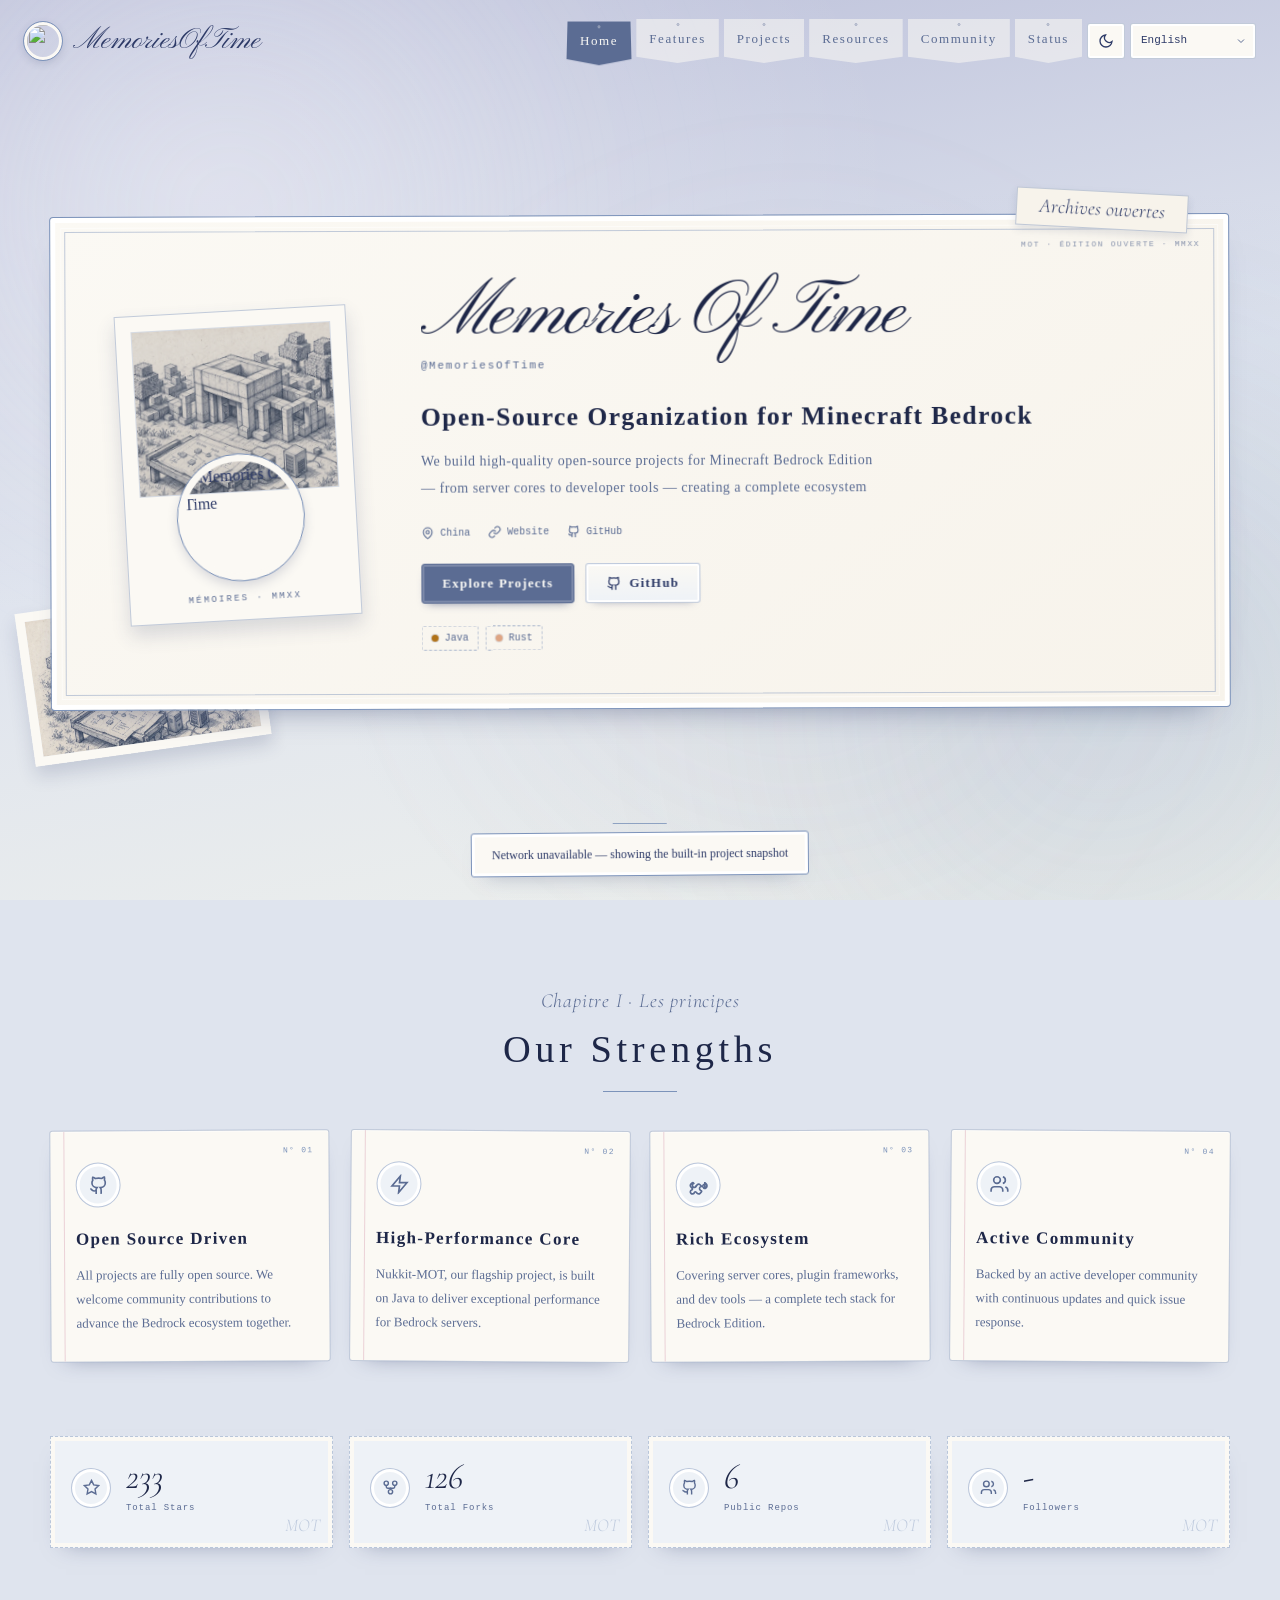
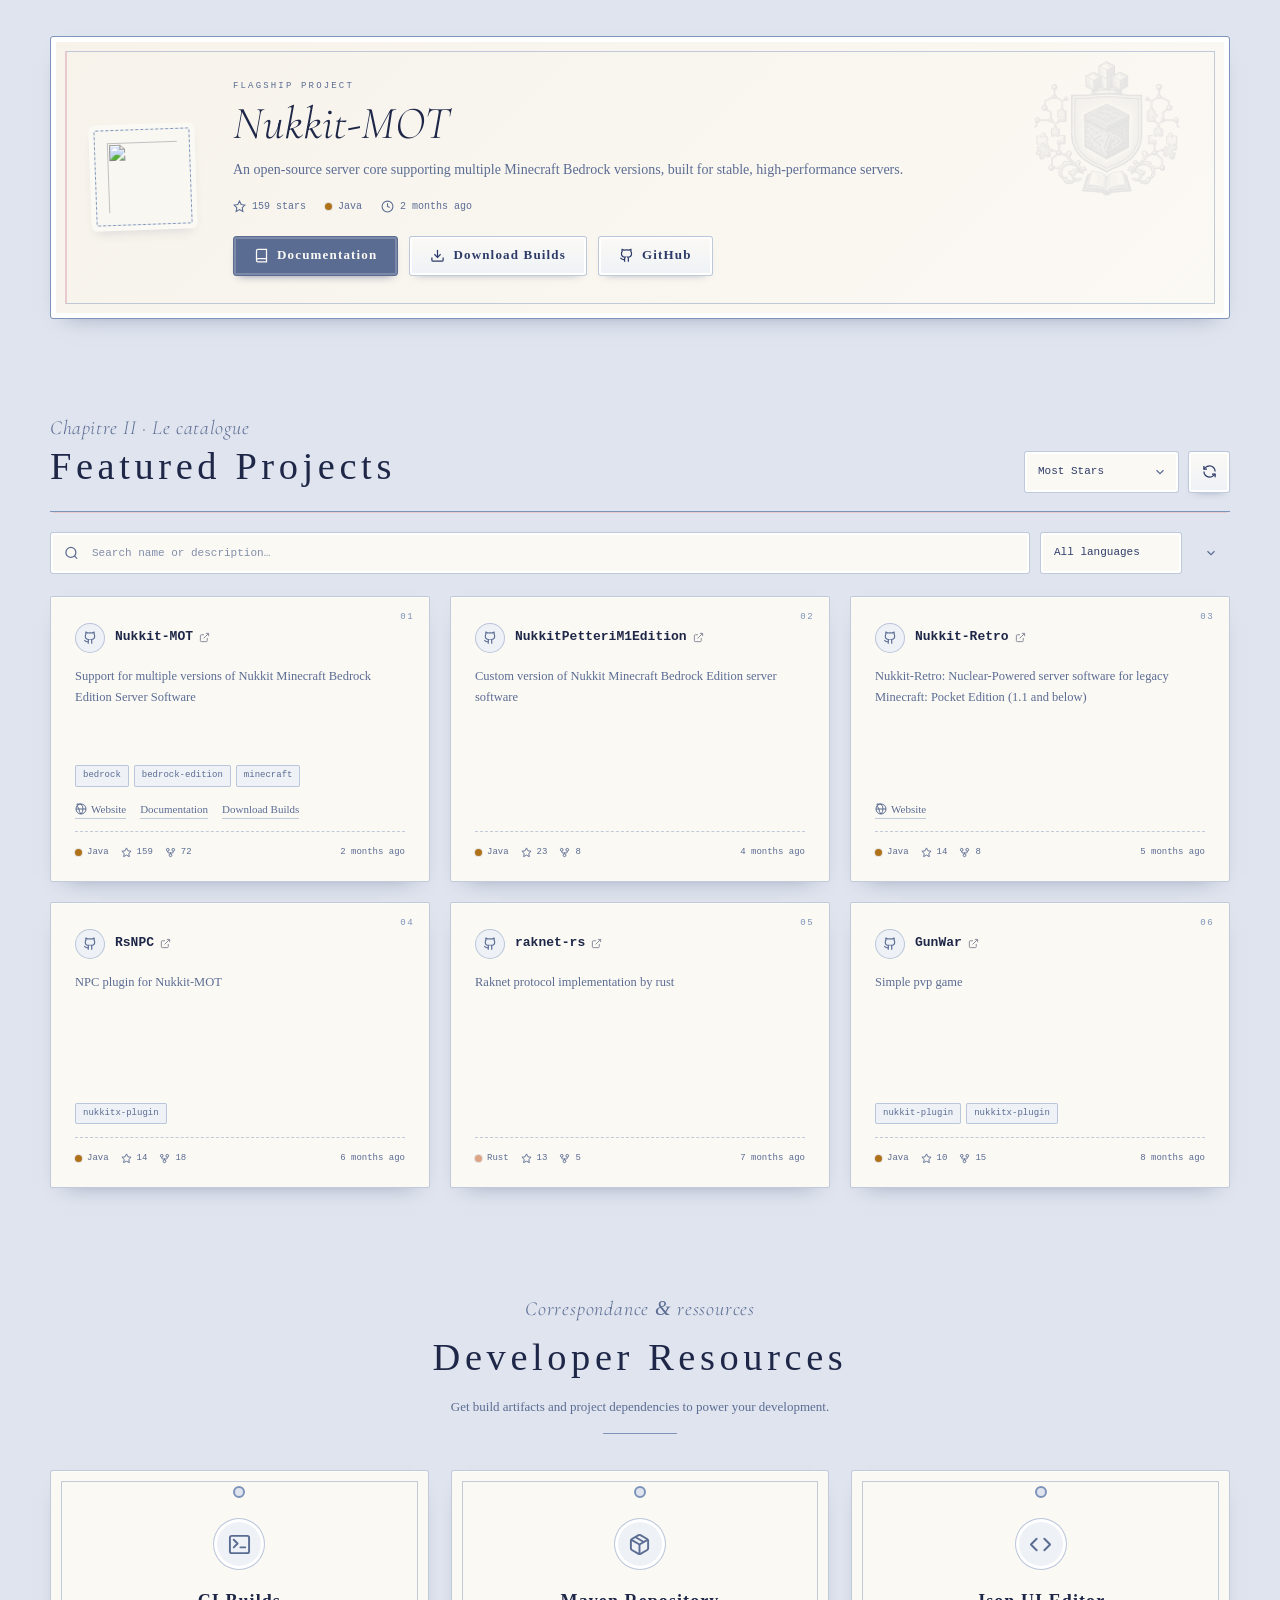
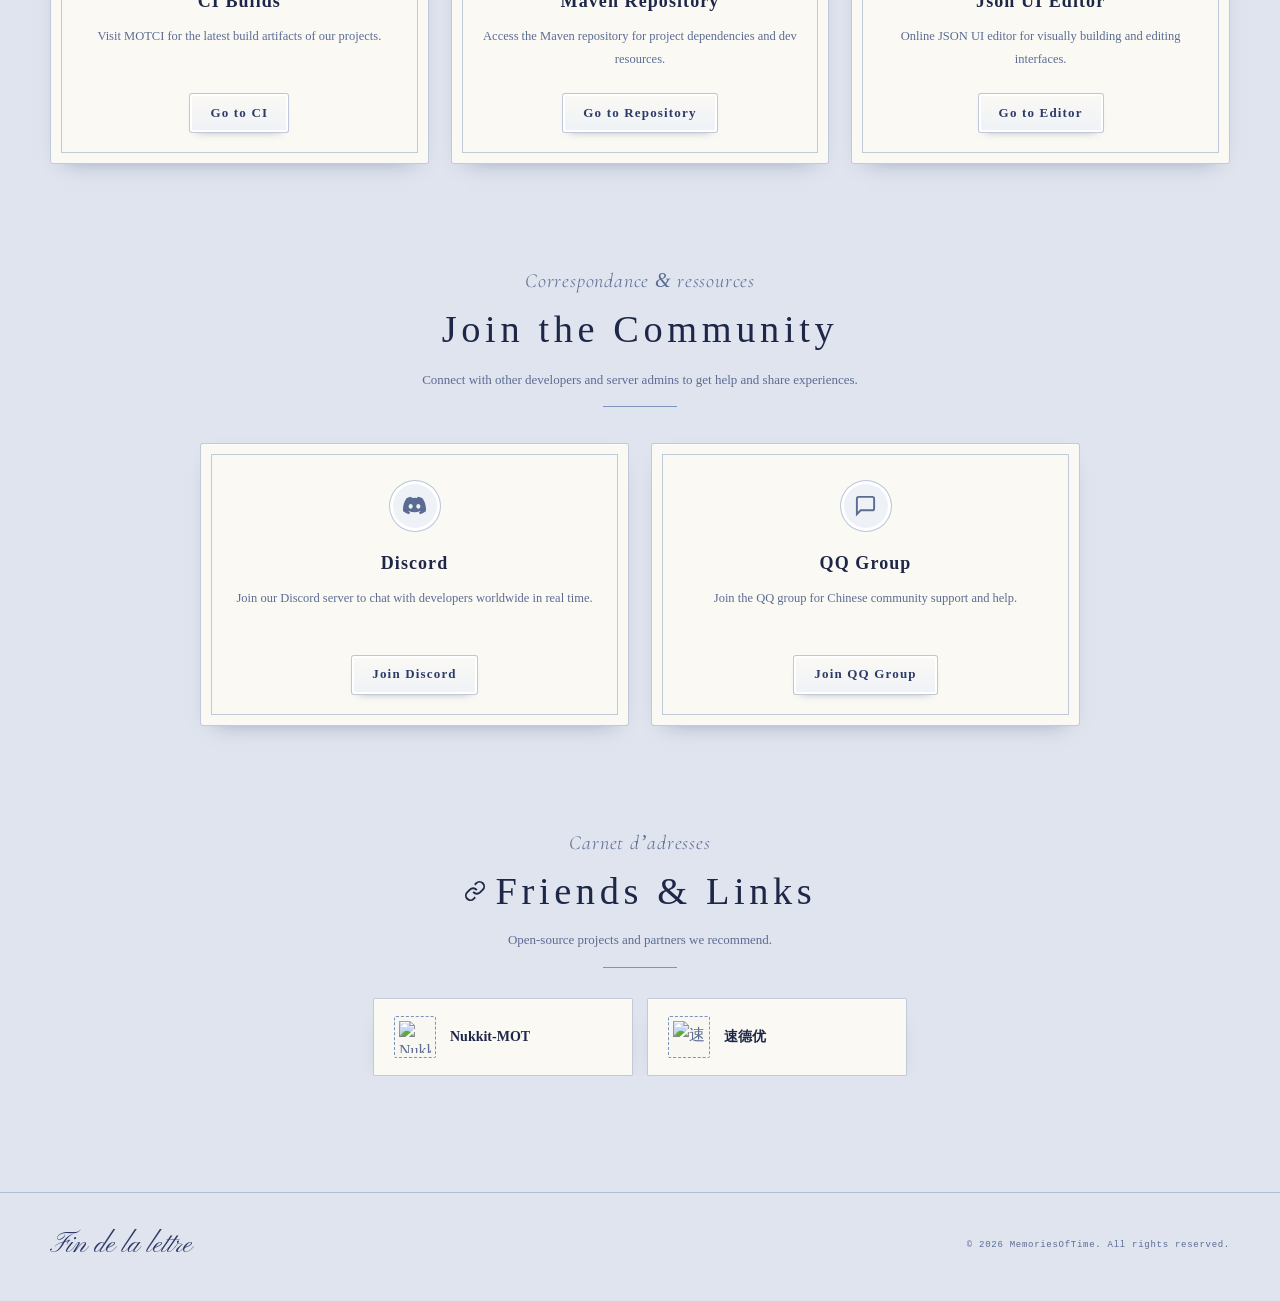
==== commit 75eb4ee1: "feat: add status page link and cross-subdomain preference sync" ====
--- a/index.html
+++ b/index.html
@@ -9,18 +9,35 @@
   <meta charset="UTF-8">
   <meta name="viewport" content="width=device-width, initial-scale=1.0">
   <meta name="color-scheme" content="light dark">
+  <script src="assets/js/prefs.js"></script>
   <script>
     (function () {
-      var theme = null;
-      try { theme = localStorage.getItem('mot_theme'); } catch (e) {}
+      // 主题与语言存在 Domain=.mot.dev 的 cookie 里，和状态页共用一份
+      var prefs = window.motPrefs;
+
+      function read(key) {
+        try { return prefs ? prefs.get(key) : localStorage.getItem(key); } catch (e) { return null; }
+      }
+
+      function write(key, value) {
+        try { prefs ? prefs.set(key, value) : localStorage.setItem(key, value); } catch (e) {}
+      }
+
+      function fromQuery(key) {
+        try { return new URLSearchParams(location.search).get(key); } catch (e) { return null; }
+      }
+
+      // 从状态页跳回来时会带 ?theme=，优先于已存的偏好并同步到本地
+      var theme = fromQuery('theme');
+      if (theme === 'light' || theme === 'dark') write('mot_theme', theme);
+      else theme = read('mot_theme');
       document.documentElement.dataset.theme = theme === 'light' || theme === 'dark'
         ? theme
         : (window.matchMedia('(prefers-color-scheme: dark)').matches ? 'dark' : 'light');
 
       // 样式生效前先定好语言，避免 <html lang> 与首屏文案不一致
-      var query = null, stored = null;
-      try { query = new URLSearchParams(location.search).get('lang'); } catch (e) {}
-      try { stored = localStorage.getItem('mot_lang'); } catch (e) {}
+      var query = fromQuery('lang');
+      var stored = query ? null : read('mot_lang');
       var tag = query || stored
         || (navigator.languages && navigator.languages[0])
         || navigator.language || '';
--- a/assets/css/style.css
+++ b/assets/css/style.css
@@ -1000,7 +1000,7 @@
 .repo-name:hover { text-decoration: underline; text-underline-offset: 4px; }
 .repo-name:hover svg { opacity: 1; }
 
-/* Stretch the repository link across the card without nesting the docs/download links. */
+/* Stretch the repository link across the card without nesting the secondary links. */
 .repo-card-link::after {
   content: "";
   position: absolute;
@@ -1035,11 +1035,15 @@
 
 .repo-links { position: relative; z-index: 2; margin-bottom: 12px; display: flex; flex-wrap: wrap; gap: 14px; }
 .repo-links a {
+  display: inline-flex;
+  align-items: center;
+  gap: 4px;
   color: var(--slate);
   font-size: 11px;
   text-decoration: none;
   border-bottom: 1px solid var(--border);
 }
+.repo-links a svg { width: 12px; height: 12px; }
 .repo-links a:hover { color: var(--ink); border-bottom-color: var(--ink); }
 
 .repo-footer {
--- a/assets/css/opening.css
+++ b/assets/css/opening.css
@@ -330,6 +330,88 @@
 
 .opening-skip span { margin-left: 8px; }
 
+[data-theme="dark"] .site-opening {
+  color: var(--ink);
+  background: var(--paper);
+}
+
+[data-theme="dark"] .opening-guide line { stroke: var(--ink); }
+[data-theme="dark"] .opening-guide line + line { stroke: var(--fog); }
+[data-theme="dark"] .opening-edition b { color: var(--fog); }
+
+[data-theme="dark"] .opening-envelope {
+  filter: drop-shadow(0 18px 20px rgba(0, 0, 0, 0.35));
+}
+
+[data-theme="dark"] .opening-envelope-back {
+  border-color: var(--fog);
+  background: var(--paper-deep);
+}
+
+[data-theme="dark"] .opening-envelope-letter {
+  border-color: var(--mist);
+  background: var(--paper);
+  box-shadow: inset 0 0 0 7px var(--inner-ring);
+}
+
+[data-theme="dark"] .opening-envelope-letter::before { border-color: var(--dusty); }
+
+[data-theme="dark"] .opening-envelope-letter span,
+[data-theme="dark"] .opening-envelope-letter small,
+[data-theme="dark"] .opening-final-kicker,
+[data-theme="dark"] .opening-final-edition,
+[data-theme="dark"] .opening-caption,
+[data-theme="dark"] .opening-skip {
+  color: var(--muted-foreground);
+}
+
+[data-theme="dark"] .opening-envelope-pocket {
+  background:
+    linear-gradient(32deg, transparent 49.7%, var(--mist) 50%, transparent 50.3%) left bottom / 51% 62% no-repeat,
+    linear-gradient(-32deg, transparent 49.7%, var(--mist) 50%, transparent 50.3%) right bottom / 51% 62% no-repeat,
+    var(--paper-cool);
+  border-bottom-color: var(--fog);
+}
+
+[data-theme="dark"] .opening-envelope-flap {
+  background: var(--paper-warm);
+  filter: drop-shadow(0 1px 0 var(--fog));
+}
+
+[data-theme="dark"] .opening-envelope-seal {
+  color: var(--primary-foreground);
+  border-color: var(--primary-foreground);
+  background: var(--slate);
+  box-shadow: 0 3px 8px rgba(0, 0, 0, 0.4);
+}
+
+[data-theme="dark"] .opening-badge {
+  filter: drop-shadow(0 14px 15px rgba(0, 0, 0, 0.3));
+}
+
+[data-theme="dark"] .opening-face {
+  border-color: var(--ink);
+  background: var(--paper);
+}
+
+[data-theme="dark"] .opening-face-final {
+  border-color: transparent;
+  background: var(--paper);
+}
+
+[data-theme="dark"] .opening-face-final::before,
+[data-theme="dark"] .opening-face-final::after {
+  border-color: var(--ink);
+}
+
+[data-theme="dark"] .opening-face-final::after { border-color: var(--fog); }
+[data-theme="dark"] .opening-registration i { border-color: var(--ink); }
+
+[data-theme="dark"] .opening-skip:hover,
+[data-theme="dark"] .opening-skip:focus-visible {
+  color: var(--ink);
+}
+
 .site-opening.is-playing .opening-guide {
   animation: openingFade 0.4s 0.03s both;
 }
